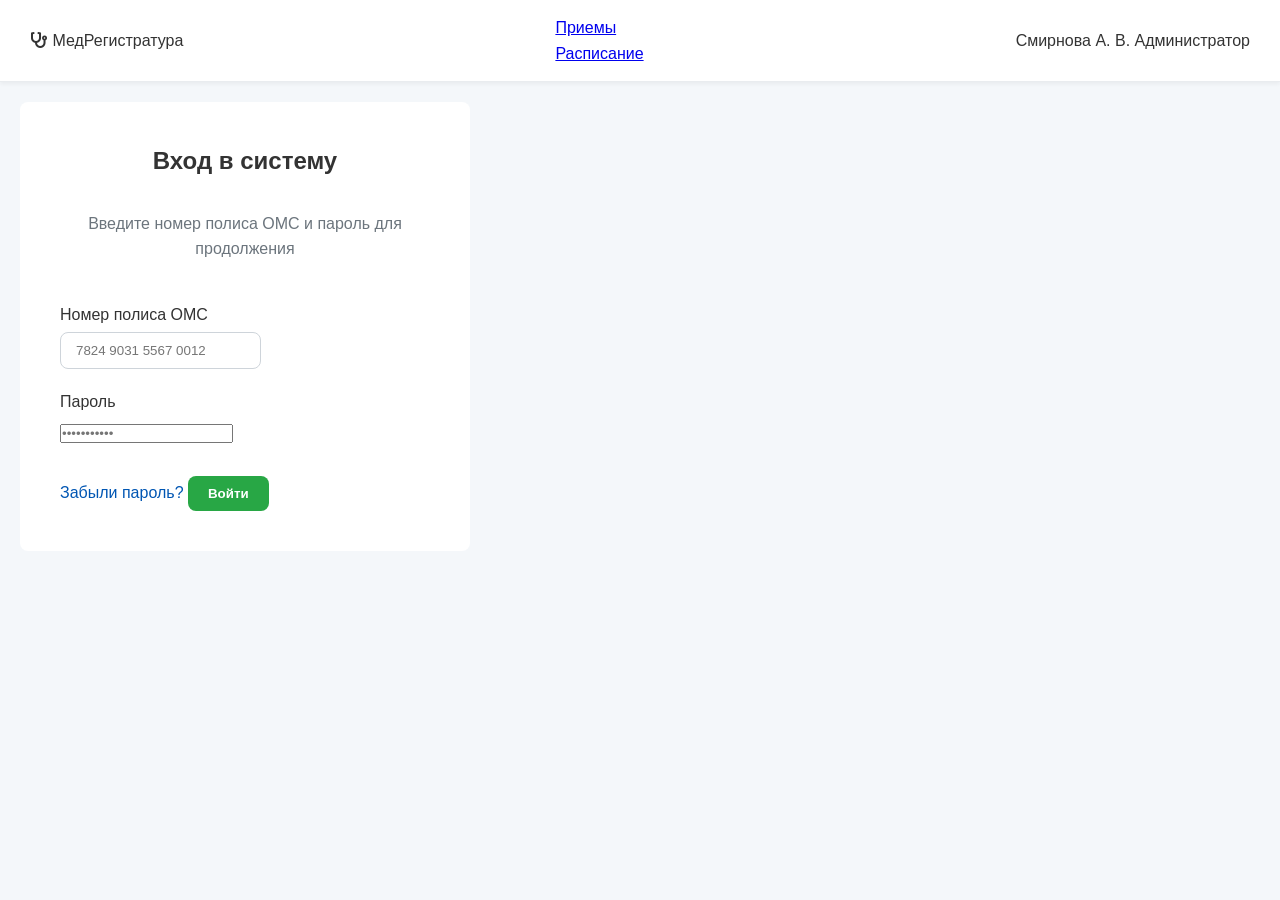
==== frontend-v2/index.html @ abcb956b "Update index.html" ====
<!DOCTYPE html>
<html lang="ru">
<head>
    <meta charset="UTF-8">
    <meta name="viewport" content="width=device-width, initial-scale=1.0">
    <title>МедРегистратура - Единая Система</title>
    <!-- Подключение Font Awesome для иконок -->
    <link rel="stylesheet" href="https://cdnjs.cloudflare.com/ajax/libs/font-awesome/6.0.0/css/all.min.css">

    <style>
        /* ========================================= */
        /* 🎨 СТИЛИ (CSS) - ВСТРОЕННЫЕ СТРУКТУРЫ       */
        /* ========================================= */
        :root {
            --color-primary-dark: #0056b3; /* Темно-синий акцент */
            --color-secondary: #d9eaf7;   /* Светло-голубой фон/подсветка */
            --color-text-main: #333333;
            --color-text-light: #6c757d;
            --color-background: #f4f7fa; 
            --color-card-bg: #ffffff;
            --color-success: #28a745; /* Зеленый */
            --color-warning: #ffc107; /* Желтый/Оранжевый */
            --color-danger: #dc3545; /* Красный */

            --border-radius: 8px;
        }
        * {
            box-sizing: border-box;
            margin: 0;
            padding: 0;
            font-family: 'Segoe UI', Tahoma, Geneva, Verdana, sans-serif;
        }

        body {
            background-color: var(--color-background);
            line-height: 1.6;
            color: var(--color-text-main);
        }

        /* --- Общие элементы и контейнеры --- */
        .container-page {
            padding: 20px;
            max-width: 1400px;
            margin: 0 auto;
        }

        .hidden {
            display: none !important;
        }
        
        /* Header */
        .main-header {
            display: flex;
            justify-content: space-between;
            align-items: center;
            background-color: #ffffff;
            border-bottom: 1px solid #e9ecef;
            padding: 15px 30px;
            box-shadow: 0 2px 4px rgba(0, 0, 0, 0.05);
        }

        /* Кнопки */
        button {
            padding: 10px 20px;
            border: none;
            border-radius: var(--border-radius);
            cursor: pointer;
            font-weight: bold;
            transition: background-color 0.3s;
        }
        /* Стиль кнопки "Создать заявку" */
        .btn-create {
            background-color: var(--color-success);
            color: white;
        }
        .btn-create:hover { background-color: #218838; }

        /* Карточки (Cards) */
        .card {
            background-color: var(--color-card-bg);
            padding: 25px;
            border-radius: var(--border-radius);
            box-shadow: 0 1px 3px rgba(0, 0, 0, 0.08);
        }

        /* ========================================= */
        /* ЭКРАН 1: ЛОГИН (LOGIN)                    */
        /* ========================================= */
        #login-view {
            display: flex;
            justify-content: center;
            align-items: center;
            min-height: 80vh;
        }
        .login-card {
            max-width: 450px;
            padding: 40px;
            box-shadow: var(--shadow-light);
        }
        .login-header h1 { color: var(--color-primary-dark); }

        /* ========================================= */
        /* ЭКРАН 2: DASHBOARD LIST (СПИСОК)         */
        /* ========================================= */
        #dashboard-view .list-container {
            background-color: #ffffff;
            border-radius: var(--border-radius);
            box-shadow: none;
            border: 1px solid #e9ecef;
        }

        .toolbar {
            display: flex;
            gap: 15px;
            margin-bottom: 30px;
            padding-bottom: 10px;
            border-bottom: 1px solid #e9ecef;
        }
        input[type="text"], select {
             /* Стили для полей ввода */
            padding: 10px 15px;
            border: 1px solid #ced4da;
            border-radius: var(--border-radius);
        }

        .list-header, .list-item {
            display: grid;
            /* ID | Пациент (2fr) | Врач (1.3fr) | Дата/Время (1.5fr) | Статус (1fr) */
            grid-template-columns: 0.8fr 2fr 1.3fr 1.5fr 1fr; 
            padding: 15px 20px;
            border-bottom: 1px solid #e9ecef;
            align-items: center;
        }

        .list-header {
            font-weight: bold;
            background-color: var(--color-secondary); 
            border-bottom: 2px solid #dee2e6;
        }
        .list-item:hover { background-color: #f8f9fa; }

        /* Статусы (Точки в списке) */
        .status {
            display: inline-block;
            padding: 3px 10px;
            border-radius: 20px;
            font-size: 12px;
            font-weight: 600;
        }
        /* Классы для статусов */
        .status[data-status="Подтверждено"] { background-color: #e6ffe8; color: var(--color-success); }
        .status[data-status="В процессе"] { background-color: #fffbe6; color: var(--color-warning); }
        .status[data-status="Инициация"] { background-color: #e0f7fa; color: var(--color-primary-dark); }
        .status[data-status="Завершено"] { background-color: #f2f8e6; color: var(--color-success); }
        .status[data-status="Заблокировано"] { background-color: #ffe0e7; color: var(--color-danger); }

        /* ========================================= */
        /* ЭКРАН 3: ДЕТАЛЬНЫЙ ПРОФИЛЬ (DETAIL VIEW)  */
        /* ========================================= */
        #detail-view .main-header { padding: 15px 20px; } /* Изменяем отступы в шапке для детального вида */

        .detail-grid {
            display: grid;
            /* Пациент занимает две колонки, Врач - одна, Чат/История занимают остальные */
            grid-template-columns: 2fr 1fr 1.5fr; 
            gap: 20px;
        }

        .patient-details { grid-column: 1 / span 2; } /* Пациент растягивается на две колонки */
        .doctor-details { grid-column: 1 / span 1; }
        .status-panel { grid-column: 2 / span 1; } 

        /* Упрощенная сетка для блока жалоб/истории, чтобы заполнить место */
        .history-container { grid-column: 1 / span 3; } /* Занимает всю ширину под пациентом */


    </style>
</head>
<body>

    <!-- ========================================= -->
    <!-- HEADER (ОБЩИЙ)                               -->
    <!-- ========================================= -->
    <header class="main-header">
        <div class="logo"><i class="fas fa-stethoscope"></i> МедРегистратура</div>
        <nav class="top-nav">
            <ul style="list-style: none;">
                <li class="nav-item" data-view="dashboard"><a href="#">Приемы</a></li>
                <li class="nav-item" data-view="schedule"><a href="#">Расписание</a></li>
                <!-- ... остальные элементы навигации -->
            </ul>
        </nav>
        <div class="user-info">
            <span>Смирнова А. В.</span>
            <span class="admin-badge">Администратор</span>
        </div>
    </header>

    <!-- ========================================= -->
    <!-- 🟢 КОНТЕЙНЕР: ЭКРАН ЛОГИНА (01.png)         -->
    <!-- ========================================= -->
    <div id="login-view" class="container-page">
        <div class="card login-card">
            <h2 style="text-align: center; margin-bottom: 30px;">Вход в систему</h2>
            <p style="margin-bottom: 40px; text-align: center; color: var(--color-text-light);">Введите номер полиса ОМС и пароль для продолжения</p>

            <div class="form-group">
                <label for="oms_number" style="display: block; margin-bottom: 5px;">Номер полиса ОМС</label>
                <input type="text" id="oms_number" placeholder="7824 9031 5567 0012">
            </div>

            <div class="form-group" style="margin-top: 20px;">
                <label for="password" style="display: block; margin-bottom: 5px;">Пароль</label>
                <input type="password" id="password" placeholder="•••••••••••">
            </div>

            <div class="action-group" style="margin-top: 30px; justify-content: space-between;">
                 <a href="#" style="color: var(--color-primary-dark); text-decoration: none;">Забыли пароль?</a>
                 <button id="login-btn" class="btn-create">Войти</button>
            </div>
        </div>
    </div>

    <!-- ========================================= -->
    <!-- 🟡 КОНТЕЙНЕР: ЭКРАН DASHBOARD (02.png)      -->
    <!-- ========================================= -->
    <div id="dashboard-view" class="container-page hidden">
        <h1 style="font-size: 28px;">Список заявок и приемов</h1>

         <!-- Панель статистики и кнопка создания заявки -->
        <div style="display: flex; justify-content: space-between; align-items: center; margin-bottom: 20px;">
            <h1 style="font-size: 28px;">Список заявок и приемов</h1>
            <div>
                <span style="margin-right: 30px;">Всего сегодня: <strong class="highlight">48</strong> приемов · свободно слотов: <strong class="highlight">12</strong> ожидают подтверждения: <strong class="highlight">6</strong></span>
                <button class="btn-create">+ Создать заявку</button>
            </div>
        </div>

        <!-- Панель фильтров и поиска (Toolbar) -->
        <div class="toolbar">
            <input type="text" placeholder="Поиск врача или пациента...">
            <select class="filter-dropdown">Статус: Все</select>
            <select class="filter-dropdown">Категория (МКБ-10)</select>
            <button class="date-selector"><i class="fas fa-calendar-alt"></i> Сегодня</button>
        </div>

        <!-- Условные фильтры статусов -->
         <div style="padding: 10px 20px; border-bottom: 1px solid #e9ecef;">
            <strong>Статусы:</strong> 
            <span class="status-filter active" data-status="Инициация">● Инициация</span> |
            <span class="status-filter active" data-status="Подтверждено">● Подтверждено</span> |
            <span class="status-filter inactive" data-status="В процессе">• В процессе</span> |
            <span class="status-filter inactive" data-status="Завершено">• Завершено</span> |
            <span class="status-filter inactive" data-status="Заблокировано">• Заблокировано</span>
        </div>

        <!-- Таблица/Список записей -->
        <div class="list-container">
            <div class="list-header">
                <div class="col-id">ID слота</div>
                <div class="col-patient">ПАЦИЕНТ</div>
                <div class="col-doctor">ВРАЧ (СПЕЦИАЛИЗАЦИЯ)</div>
                <div class="col-datetime">ДАТА И ВРЕМЯ</div>
                <div class="col-status">СТАТУС</div>
            </div>

            <!-- ЗАПИСЬ 1 -->
            <div class="list-item confirmed" data-view-id="SLT-1042">
                <div class="col-id">SLT-1042</div>
                <div class="col-patient">Иванова Мария Сергеевна<br><small>ОМС 7824 9031 · I10 Гипертензия</small></div>
                <div class="col-doctor">Петрова Е. А.<br><small>Кардиолог · каб. 214</small></div>
                <div class="col-datetime">06 ноя 2026 · 09:30</div>
                <span class="status" data-status="Подтверждено">Подтверждено</span>
            </div>

            <!-- ЗАПИСЬ 2 -->
            <div class="list-item in_progress" data-view-id="SLT-1043">
                <div class="col-id">SLT-1043</div>
                <div class="col-patient">Соколов Дмитрий Игоревич<br><small>ОМС 4510 2289 · J06 ОРВИ</small></div>
                <div class="col-doctor">Ким А. В.<br><small>Терапевт · каб. 102</small></div>
                <div class="col-datetime">06 ноя 2026 · 10:00</div>
                <span class="status" data-status="В процессе">В процессе</span>
            </div>

             <!-- ЗАПИСЬ 3 -->
            <div class="list-item initialization" data-view-id="SLT-1044">
                <div class="col-id">SLT-1044</div>
                <div class="col-patient">Ахметова Алина Рустамовна<br><small>ОМС 9031 7742 · E11 Диабет</small></div>
                <div class="col-doctor">Громов С. П.<br><small>Эндокринолог · каб. 318</small></div>
                <div class="col-datetime">06 ноя 2026 · 10:30</div>
                <span class="status" data-status="Инициация">Инициация</span>
            </div>

             <!-- ... (Здесь должны следовать все остальные записи) ... -->


            </div >
            <!-- Пагинация -->
            <div style="text-align: right; margin-top: 20px;">
                Показано 7 из 48 записей
                <div style="margin-left: 15px; font-size: 1.2em;">
                    <span>1</span> | <a href="#" onclick="event.preventDefault()">2</a> | <a href="#" onclick="event.preventDefault()">3</a> | Еще ...
                </div>
            </div >

        </div>
    </div>


    <!-- ========================================= -->
    <!-- 🟢 КОНТЕЙНЕР: ЭКРАН ДЕТАЛЬНОГО ПРОФИЛЯ (04.png) -->
    <!-- ========================================= -->
    <div id="detail-view" class="container-page hidden">
        <div style="padding: 0;">

             <!-- Шапка страницы (заголовок) -->
            <h1 style="font-size: 28px; margin-bottom: 5px;">Детальная информация о приеме № SLT-1042</h1>
            <p class="sub-title" style="color: var(--color-text-light); margin-bottom: 20px;">06 ноября 2026 · 09:30-10:00 · Кардиология · Кабинет 214</p>

            <!-- Главная сетка деталей -->
            <div class="detail-grid">
                
                <!-- Блок Пациент (Левая колонка) -->
                <div class="card patient-details">
                    <h2 style="margin-bottom: 15px;">Пациент</h2>
                    <h3>Иванова Мария Сергеевна</h3>
                    <p class="contact-info"><i class="fas fa-phone" style="margin-right: 10px;"></i> +7 (921) 456-78-90</p>
                    <p class="contact-info"><i class="fas fa-map-marker-alt" style="margin-right: 10px;"></i> ул. Ленина, 12, кв. 45</p>
                    <button class="btn-secondary" style="display: block; width: 100%; margin-top: 30px;"><i class="fas fa-file-alt"></i> Открыть Медкарта</button>
                </div>

                <!-- Блок Врач (Центральная колонка) -->
                <div class="card doctor-details">
                    <h2 style="margin-bottom: 15px;">Врач</h2>
                    <p><span class="initials">ПЕ</span> <strong style="font-size: 1.2em;">Петрова Елена Андреевна</strong></p>
                    <p>Кардиолог · стаж 14 лет</p>
                     <div class="doctor-details p" style="margin-top: 20px;">
                        <i class="fas fa-map-marker-alt" style="margin-right: 10px;"></i> Кабинет 214 · 2 этаж, крыло Б
                        <br><small>Прием 30 мин · повторный визит</small>
                    </div>
                </div>

                <!-- Блок Статуса (Правая верхняя колонка) -->
                <div class="card status-panel">
                    <h2 style="margin-bottom: 15px;">Статус приема</h2>
                    <p style="border-bottom: 1px solid #eee; padding-bottom: 10px;"><strong style="color: var(--color-success);">Подтверждено</strong> пациентом по СМС · 05 ноя 18:42</p>
                    <div class="status-tags">
                        <span class="tag tag-active" data-status="Подтверждено">✅ Подтверждено</span>
                        <span class="tag pending" data-status="Инициация" style="background-color: #e0f7fa; color: var(--color-primary-dark);">Инициация</span>
                        <span class="tag completed" data-status="Завершено" style="background-color: #f2f8e6; color: var(--color-success);">Завершено</span>
                    </div>
                </div >

                 <!-- Блок Жалобы и симптомы (Кросс-секция, под пациентом) -->
                <div class="card history-panel" style="grid-column: 1 / span 3;">
                    <h2>Жалобы и симптомы</h2>
                    <p>Заполняется врачом на приеме · код МКБ-10: I10</p>
                    <p>Повышенное АД до 150/95, головная боль в затылочной области по утрам, периодическая одышка при нагрузке. Принимает эналаприл 10 мг нерегулярно. Направлена терапевтом на консультацию кардиолога, ЭКГ и суточное мониторирование АД.</p>
                    <div class="tags"><span style="background-color: var(--color-secondary); color: var(--color-primary-dark);">I10 Гипертензия</span><span style="background-color: var(--color-secondary); color: var(--color-primary-dark);">ЭКГ</span><span style="background-color: var(--color-secondary); color: var(--color-primary-dark);">СМАД 24ч</span></div>
                </div >

                 <!-- Блок Чат с пациентом (Правая нижняя колонка) -->
                <div class="card chat-panel" style="grid-column: 3;">
                    <h2 style="margin-bottom: 15px;">Чат с пациентом</h2>
                    <div class="chat-messages">
                        <!-- Сообщения будут добавлены через JS -->
                        <div class="message patient">Здравствуйте! Подскажите, нужно ли приносить предыдущие анализы?<span style="font-size: 0.8em; color: var(--color-text-light); float: right;">Пациент · 08:15</span></div>
                        <div class="message admin">Да, возьмите ЭКГ за последний год и дневник давления за неделю.<span style="font-size: 0.8em; color: var(--color-text-light); float: right;">Администратор · 08:20</span></div>
                    </div >
                     <textarea id="message-input" placeholder="Написать сообщение..." style="width: 100%; height: 60px; border: 1px solid #ccc; padding: 10px; box-sizing: border-box; resize: none;"></textarea>
                </div>

            </div> <!-- Конец detail-grid -->

        </div>
    </div>


    <!-- ========================================= -->
    <!-- СКРИПТ (JAVASCRIPT) - ФУНКЦИОНАЛЬНОСТЬ  -->
    <!-- ========================================= -->
    <script>
        // --- Глобальные утилиты и обработчик входа ---

        document.addEventListener('DOMContentLoaded', () => {
            const appShell = document.body;

            // Инициализация: Скрываем все экраны, оставляя только Login по умолчанию
            ['dashboard-view', 'detail-view'].forEach(id => {
                const element = document.getElementById(id);
                if (element) element.classList.add('hidden');
            });

            // Устанавливаем начальную видимость: Только логин виден
            document.getElementById('login-view').style.display = 'block'; 


            // --- Обработчики событий при загрузке ---
            
            setupLoginHandler();
            initDashboard();
            
        });

        /**
         * Управление переключением видимых экранов (SPA Router)
         */
        function switchView(viewId) {
             // 1. Скрываем все основные контейнеры
            document.getElementById('login-view').classList.add('hidden');
            document.getElementById('dashboard-view').classList.add('hidden');
            document.getElementById('detail-view').classList.add('hidden');

            // 2. Показываем нужный контейнер
            const targetView = document.getElementById(viewId + '-view');
            if (targetView) {
                targetView.classList.remove('hidden');
                window.scrollTo({ top: 0, behavior: 'smooth' }); // Скролл к вершине страницы
            } else {
                 console.error(`Экрана с ID ${viewId}-view не найдено.`);
            }
        }

        /**
         * Обработчик входа (Login)
         */
        function setupLoginHandler() {
            const loginButton = document.getElementById('login-btn'); 
            if (!loginButton) return;

            // Добавляем обработчик к кнопке Войти
            loginButton.addEventListener('click', function() {
                const omsNumber = document.getElementById('oms_number').value;
                const password = document.getElementById('password').value;

                console.log(`--- Попытка входа ---`);
                
                // Имитация аутентификации с жестко заданными тестовыми данными:
                if (omsNumber === "7824 9031 5567 0012" && password === "password") {
                    alert("✅ Успешный вход! Переход на дашборд.");
                    // После успешного входа переключаемся на страницу списка приемов (Dashboard)
                    switchView('dashboard');
                } else {
                    alert("❌ Неверные учетные данные. Попробуйте ОМС: 7824 9031 5567 0012 и пароль: password");
                    console.error("Ошибка аутентификации на клиенте.");
                }
            });
        }


        /**
         * Инициализация дашборда (фильтры)
         */
        function initDashboard() {
            const statusFilters = document.querySelectorAll('.status-filter');

            statusFilters.forEach(filter => {
                filter.addEventListener('click', function() {
                    const selectedStatus = this.getAttribute('data-status');
                    console.log(`Фильтрация по статусу: ${selectedStatus}`);
                    alert(`Имитация фильтрации: показаны только заявки со статусом "${selectedStatus}".`);
                });
            });
        }


        // ==========================================================
        // ЧАТ-ЛОГИКА (Для Detail View)
        // ==========================================================

        /**
         * Функция, имитирующая отправку сообщения в чате.
         */
        function sendMessage(sender, messageText) {
            const chatMessages = document.querySelector('#detail-view .chat-messages');
            if (!chatMessages) return;

            // 1. Создаем новый элемент сообщения
            const newMessageDiv = document.createElement('div');
            newMessageDiv.classList.add('message');

            let senderName = '';
            let alignmentClass = '';

            if (sender === "Я") { // Отправитель: Пациент (или текущий пользователь)
                alignmentClass = 'patient'; 
                senderName = 'Пациент';
            } else if (sender === "Администратор") {
                 alignmentClass = 'admin'; 
                 senderName = 'Администратор';
            }

            newMessageDiv.className = `message ${alignmentClass}`;
            newMessageDiv.innerHTML = `${messageText}<span style="font-size: 0.8em; color: var(--color-text-light); float: right;">${senderName} · Сейчас</span>`;

            // 2. Добавляем сообщение в чат и прокручиваем до конца
            chatMessages.appendChild(newMessageDiv);
            chatMessages.scrollTop = chatMessages.scrollHeight;

            // Очищаем поле ввода
            const inputElement = document.getElementById('message-input');
            if (inputElement) {
                inputElement.value = '';
            }
        }


    </script>
</body>
</html>
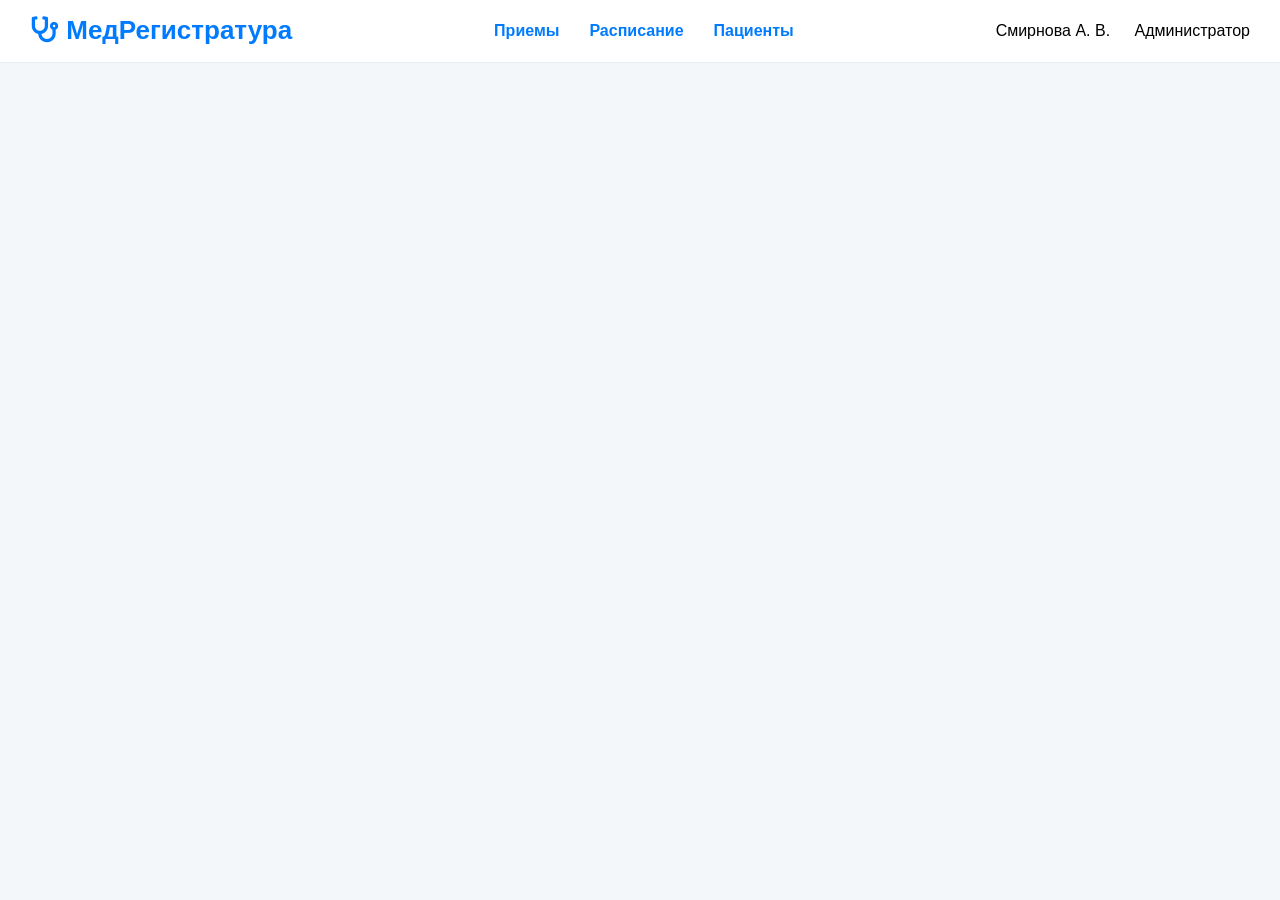
==== commit 1344df78: "Update index.html" ====
--- a/frontend-v2/index.html
+++ b/frontend-v2/index.html
@@ -4,33 +4,35 @@
     <meta charset="UTF-8">
     <meta name="viewport" content="width=device-width, initial-scale=1.0">
     <title>МедРегистратура - Единая Система</title>
-    <!-- Подключение Font Awesome для иконок -->
     <link rel="stylesheet" href="https://cdnjs.cloudflare.com/ajax/libs/font-awesome/6.0.0/css/all.min.css">
 
     <style>
         /* ========================================= */
-        /* 🎨 СТИЛИ (CSS) - ВСТРОЕННЫЕ СТРУКТУРЫ       */
+        /* 🎨 CSS СТИЛИ (MAXIMUM ACCURACY)               */
         /* ========================================= */
         :root {
-            --color-primary-dark: #0056b3; /* Темно-синий акцент */
-            --color-secondary: #d9eaf7;   /* Светло-голубой фон/подсветка */
-            --color-text-main: #333333;
-            --color-text-light: #6c757d;
+            /* Цвета, взят по образцу из изображений */
+            --color-primary-blue: #007bff; /* Основной синий */
+            --color-dark-text: #333333;
+            --color-light-grey: #e9ecef;
+            --color-card-bg: #ffffff;
             --color-background: #f4f7fa; 
-            --color-card-bg: #ffffff;
-            --color-success: #28a745; /* Зеленый */
-            --color-warning: #ffc107; /* Желтый/Оранжевый */
-            --color-danger: #dc3545; /* Красный */
-
-            --border-radius: 8px;
-        }
+
+            /* Статусы */
+            --status-confirmed: #28a745; /* Зеленый, Подтверждено */
+            --status-in_progress: #ffc107; /* Желтый/Оранжевый, В процессе */
+            --status-initialization: var(--color-primary-blue); /* Синий, Инициация */
+            --status-completed: #6c757d; /* Серый, Завершено */
+            --status-blocked: #dc3545; /* Красный, Заблокировано */
+        }
+
         * {
             box-sizing: border-box;
             margin: 0;
             padding: 0;
             font-family: 'Segoe UI', Tahoma, Geneva, Verdana, sans-serif;
         }
-
+        
         body {
             background-color: var(--color-background);
             line-height: 1.6;
@@ -44,63 +46,98 @@
             margin: 0 auto;
         }
 
-        .hidden {
-            display: none !important;
-        }
-        
-        /* Header */
+        .hidden { display: none !important; }
+
+        /* Шапка (Header) - Максимально близко к образцу */
         .main-header {
             display: flex;
             justify-content: space-between;
             align-items: center;
             background-color: #ffffff;
             border-bottom: 1px solid #e9ecef;
-            padding: 15px 30px;
-            box-shadow: 0 2px 4px rgba(0, 0, 0, 0.05);
-        }
-
-        /* Кнопки */
-        button {
-            padding: 10px 20px;
-            border: none;
-            border-radius: var(--border-radius);
+            padding: 10px 30px;
+        }
+
+        .logo {
+            font-size: 26px;
+            font-weight: 700;
+            color: var(--color-primary-blue);
+        }
+        /* Стиль для навигации в шапке */
+        .top-nav ul {
+            display: flex;
+            list-style: none;
+        }
+        .top-nav li a {
+            text-decoration: none;
+            color: var(--color-primary-blue);
+            padding: 10px 15px;
+            font-weight: 600;
             cursor: pointer;
-            font-weight: bold;
-            transition: background-color 0.3s;
-        }
-        /* Стиль кнопки "Создать заявку" */
-        .btn-create {
-            background-color: var(--color-success);
-            color: white;
-        }
-        .btn-create:hover { background-color: #218838; }
+        }
 
         /* Карточки (Cards) */
         .card {
             background-color: var(--color-card-bg);
-            padding: 25px;
+            padding: 20px;
             border-radius: var(--border-radius);
-            box-shadow: 0 1px 3px rgba(0, 0, 0, 0.08);
-        }
-
-        /* ========================================= */
-        /* ЭКРАН 1: ЛОГИН (LOGIN)                    */
+            box-shadow: 0 1px 3px rgba(0, 0, 0, 0.05); /* Легкая тень */
+        }
+
+        /* Поля ввода и выпадающие списки (Dropdown/Input) */
+        input[type="text"], select, textarea {
+            padding: 10px;
+            border: 1px solid #ced4da;
+            border-radius: var(--border-radius);
+            font-size: 16px;
+            transition: border-color 0.2s;
+            width: 100%; /* Важно для форм */
+        }
+
+        input[type="text"]:focus, select:focus {
+            outline: none;
+            border-color: var(--color-primary-blue);
+        }
+        textarea { resize: vertical; }
+        /* Стиль for readonly/display text in forms (как в 05.png) */
+        .readonly-field, .form-group label {
+            display: block;
+            margin-bottom: 8px;
+            font-weight: normal;
+        }
+
+        /* Кнопки действия */
+        .btn-primary {
+            background-color: var(--color-primary-blue);
+            color: white;
+        }
+        .btn-danger { background-color: #dc3545; color: white; }
+        .btn-secondary { background-color: #f0f2f5; color: var(--color-primary-blue); border: 1px solid var(--color-primary-blue);}
+
+        /* ========================================= */
+        /* ЭКРАН 1: ЛОГИН (LOGIN - 01.png)           */
         /* ========================================= */
         #login-view {
             display: flex;
             justify-content: center;
             align-items: center;
-            min-height: 80vh;
+            min-height: 85vh;
         }
         .login-card {
             max-width: 450px;
-            padding: 40px;
-            box-shadow: var(--shadow-light);
-        }
-        .login-header h1 { color: var(--color-primary-dark); }
-
-        /* ========================================= */
-        /* ЭКРАН 2: DASHBOARD LIST (СПИСОК)         */
+            padding: 30px 40px;
+            box-shadow: 0 10px 20px rgba(0, 0, 0, 0.1); /* Более заметная тень */
+        }
+        /* Стиль заголовка входа - темный синий/серый фон */
+        .login-header h1 { 
+            font-size: 24px; 
+            color: var(--color-primary-blue); 
+            margin-bottom: 30px;
+        }
+
+
+        /* ========================================= */
+        /* ЭКРАН 2: DASHBOARD LIST (02.png)          */
         /* ========================================= */
         #dashboard-view .list-container {
             background-color: #ffffff;
@@ -113,16 +150,7 @@
             display: flex;
             gap: 15px;
             margin-bottom: 30px;
-            padding-bottom: 10px;
-            border-bottom: 1px solid #e9ecef;
-        }
-        input[type="text"], select {
-             /* Стили для полей ввода */
-            padding: 10px 15px;
-            border: 1px solid #ced4da;
-            border-radius: var(--border-radius);
-        }
-
+        }
         .list-header, .list-item {
             display: grid;
             /* ID | Пациент (2fr) | Врач (1.3fr) | Дата/Время (1.5fr) | Статус (1fr) */
@@ -134,89 +162,97 @@
 
         .list-header {
             font-weight: bold;
-            background-color: var(--color-secondary); 
+            background-color: var(--color-secondary); /* Фон заголовка */
             border-bottom: 2px solid #dee2e6;
         }
-        .list-item:hover { background-color: #f8f9fa; }
-
-        /* Статусы (Точки в списке) */
+
+        .col-patient small, .col-doctor small {
+            display: block; 
+            font-size: 0.9em;
+            color: var(--color-text-light);
+        }
+
+
+        /* --- Статусы в списке и фильтрах (общие) --- */
         .status {
-            display: inline-block;
             padding: 3px 10px;
             border-radius: 20px;
             font-size: 12px;
             font-weight: 600;
-        }
-        /* Классы для статусов */
+            display: inline-block;
+            vertical-align: middle;
+        }
         .status[data-status="Подтверждено"] { background-color: #e6ffe8; color: var(--color-success); }
         .status[data-status="В процессе"] { background-color: #fffbe6; color: var(--color-warning); }
-        .status[data-status="Инициация"] { background-color: #e0f7fa; color: var(--color-primary-dark); }
+        .status[data-status="Инициация"] { background-color: #e0f7fa; color: var(--color-primary-blue); }
         .status[data-status="Завершено"] { background-color: #f2f8e6; color: var(--color-success); }
         .status[data-status="Заблокировано"] { background-color: #ffe0e7; color: var(--color-danger); }
 
         /* ========================================= */
-        /* ЭКРАН 3: ДЕТАЛЬНЫЙ ПРОФИЛЬ (DETAIL VIEW)  */
-        /* ========================================= */
-        #detail-view .main-header { padding: 15px 20px; } /* Изменяем отступы в шапке для детального вида */
-
+        /* ЭКРАН 3: ДЕТАЛЬНЫЙ ПРОФИЛЬ (04.png)      */
+        /* ========================================= */
+        #detail-view .main-header { padding: 15px 20px; }
+
+        /* Общая сетка для трех колонок на детальном экране */
         .detail-grid {
             display: grid;
-            /* Пациент занимает две колонки, Врач - одна, Чат/История занимают остальные */
-            grid-template-columns: 2fr 1fr 1.5fr; 
+            grid-template-columns: 2fr 1fr 1.3fr; /* Пациент(2) | Врач/Статус (1) | Чат (1.3) */
             gap: 20px;
         }
 
         .patient-details { grid-column: 1 / span 2; } /* Пациент растягивается на две колонки */
-        .doctor-details { grid-column: 1 / span 1; }
-        .status-panel { grid-column: 2 / span 1; } 
-
-        /* Упрощенная сетка для блока жалоб/истории, чтобы заполнить место */
+        .doctor-details, .status-panel { grid-column: auto; } 
         .history-container { grid-column: 1 / span 3; } /* Занимает всю ширину под пациентом */
 
 
     </style>
 </head>
-<body>
-
-    <!-- ========================================= -->
-    <!-- HEADER (ОБЩИЙ)                               -->
-    <!-- ========================================= -->
-    <header class="main-header">
+
+<body class="app-body">
+
+    <!-- ========================================= -->
+    <!-- HEADER (Шапка - Единый для всех экранов)   -->
+    <!-- ========================================= -->
+    <header class="main-header" id="global-header">
         <div class="logo"><i class="fas fa-stethoscope"></i> МедРегистратура</div>
         <nav class="top-nav">
             <ul style="list-style: none;">
-                <li class="nav-item" data-view="dashboard"><a href="#">Приемы</a></li>
+                <li class="nav-item active" data-view="dashboard"><a href="#">Приемы</a></li>
                 <li class="nav-item" data-view="schedule"><a href="#">Расписание</a></li>
+                <li class="nav-item" data-view="patients"><a href="#">Пациенты</a></li>
                 <!-- ... остальные элементы навигации -->
             </ul>
         </nav>
         <div class="user-info">
             <span>Смирнова А. В.</span>
-            <span class="admin-badge">Администратор</span>
+            <span class="admin-badge" style="margin-left: 20px;">Администратор</span>
         </div>
     </header>
 
     <!-- ========================================= -->
     <!-- 🟢 КОНТЕЙНЕР: ЭКРАН ЛОГИНА (01.png)         -->
     <!-- ========================================= -->
-    <div id="login-view" class="container-page">
+    <div id="login-view" class="container-page hidden">
         <div class="card login-card">
-            <h2 style="text-align: center; margin-bottom: 30px;">Вход в систему</h2>
-            <p style="margin-bottom: 40px; text-align: center; color: var(--color-text-light);">Введите номер полиса ОМС и пароль для продолжения</p>
-
-            <div class="form-group">
-                <label for="oms_number" style="display: block; margin-bottom: 5px;">Номер полиса ОМС</label>
+            <div class="login-header">
+                <h1>Вход в систему</h1>
+                <p style="color: var(--color-text-light);">Введите номер полиса ОМС и пароль для продолжения</p>
+            </div>
+
+            <!-- Форма с полями, стилизованными под 01.png -->
+            <div class="form-group" style="margin-bottom: 20px;">
+                <label for="oms_number" class="readonly-field">Номер полиса ОМС</label>
                 <input type="text" id="oms_number" placeholder="7824 9031 5567 0012">
             </div>
 
-            <div class="form-group" style="margin-top: 20px;">
-                <label for="password" style="display: block; margin-bottom: 5px;">Пароль</label>
+            <div class="form-group" style="margin-bottom: 30px;">
+                <label for="password" class="readonly-field">Пароль</label>
                 <input type="password" id="password" placeholder="•••••••••••">
             </div>
 
-            <div class="action-group" style="margin-top: 30px; justify-content: space-between;">
-                 <a href="#" style="color: var(--color-primary-dark); text-decoration: none;">Забыли пароль?</a>
-                 <button id="login-btn" class="btn-create">Войти</button>
+            <div class="action-group" style="justify-content: space-between;">
+                 <a href="#" style="color: var(--color-primary-blue); text-decoration: none;">Забыли пароль?</a>
+                <button id="login-btn" class="btn-create">Войти</button>
             </div>
         </div>
     </div>
@@ -230,8 +266,9 @@
          <!-- Панель статистики и кнопка создания заявки -->
         <div style="display: flex; justify-content: space-between; align-items: center; margin-bottom: 20px;">
             <h1 style="font-size: 28px;">Список заявок и приемов</h1>
-            <div>
-                <span style="margin-right: 30px;">Всего сегодня: <strong class="highlight">48</strong> приемов · свободно слотов: <strong class="highlight">12</strong> ожидают подтверждения: <strong class="highlight">6</strong></span>
+            <div class="stats">
+                <!-- Имитация блока статистики -->
+                <div>Всего сегодня: <strong class="highlight">48</strong> приемов · свободно слотов: <strong class="highlight">12</strong> ожидают подтверждения: <strong class="highlight">6</strong></div>
                 <button class="btn-create">+ Создать заявку</button>
             </div>
         </div>
@@ -245,13 +282,13 @@
         </div>
 
         <!-- Условные фильтры статусов -->
-         <div style="padding: 10px 20px; border-bottom: 1px solid #e9ecef;">
+         <div style="padding: 15px 20px; border-bottom: 1px solid #e9ecef;">
             <strong>Статусы:</strong> 
-            <span class="status-filter active" data-status="Инициация">● Инициация</span> |
-            <span class="status-filter active" data-status="Подтверждено">● Подтверждено</span> |
-            <span class="status-filter inactive" data-status="В процессе">• В процессе</span> |
-            <span class="status-filter inactive" data-status="Завершено">• Завершено</span> |
-            <span class="status-filter inactive" data-status="Заблокировано">• Заблокировано</span>
+            <span class="status-filter active" data-status="Инициация"><i class="fas fa-circle"></i> Инициация</span> |
+            <span class="status-filter active" data-status="Подтверждено"><i class="fas fa-circle"></i> Подтверждено</span> |
+            <span class="status-filter inactive" data-status="В процессе"><i class="fas fa-circle"></i> В процессе</span> |
+            <span class="status-filter inactive" data-status="Завершено"><i class="fas fa-circle"></i> Завершено</span> |
+            <span class="status-filter inactive" data-status="Заблокировано"><i class="fas fa-circle"></i> Заблокировано</span>
         </div>
 
         <!-- Таблица/Список записей -->
@@ -262,164 +299,152 @@
                 <div class="col-doctor">ВРАЧ (СПЕЦИАЛИЗАЦИЯ)</div>
                 <div class="col-datetime">ДАТА И ВРЕМЯ</div>
                 <div class="col-status">СТАТУС</div>
-            </div>
+            </div >
 
             <!-- ЗАПИСЬ 1 -->
             <div class="list-item confirmed" data-view-id="SLT-1042">
                 <div class="col-id">SLT-1042</div>
-                <div class="col-patient">Иванова Мария Сергеевна<br><small>ОМС 7824 9031 · I10 Гипертензия</small></div>
-                <div class="col-doctor">Петрова Е. А.<br><small>Кардиолог · каб. 214</small></div>
+                <div class="col-patient">Иванова Мария Сергеевна<small>ОМС 7824 9031 · I10 Гипертензия</small></div>
+                <div class="col-doctor">Петрова Е. А.<small>Кардиолог · каб. 214</small></div>
                 <div class="col-datetime">06 ноя 2026 · 09:30</div>
-                <span class="status" data-status="Подтверждено">Подтверждено</span>
+                <span class="status" data-status="Подтверждено">● Подтверждено</span>
             </div>
 
             <!-- ЗАПИСЬ 2 -->
             <div class="list-item in_progress" data-view-id="SLT-1043">
                 <div class="col-id">SLT-1043</div>
-                <div class="col-patient">Соколов Дмитрий Игоревич<br><small>ОМС 4510 2289 · J06 ОРВИ</small></div>
-                <div class="col-doctor">Ким А. В.<br><small>Терапевт · каб. 102</small></div>
+                <div class="col-patient">Соколов Дмитрий Игоревич<small>ОМС 4510 2289 · J06 ОРВИ</small></div>
+                <div class="col-doctor">Ким А. В.<small>Терапевт · каб. 102</small></div>
                 <div class="col-datetime">06 ноя 2026 · 10:00</div>
-                <span class="status" data-status="В процессе">В процессе</span>
-            </div>
-
-             <!-- ЗАПИСЬ 3 -->
+                <span class="status" data-status="В процессе">● В процессе</span>
+            </div>
+
+            <!-- ЗАПИСЬ 3 -->
             <div class="list-item initialization" data-view-id="SLT-1044">
                 <div class="col-id">SLT-1044</div>
-                <div class="col-patient">Ахметова Алина Рустамовна<br><small>ОМС 9031 7742 · E11 Диабет</small></div>
-                <div class="col-doctor">Громов С. П.<br><small>Эндокринолог · каб. 318</small></div>
+                <div class="col-patient">Ахметова Алина Рустамовна<small>ОМС 9031 7742 · E11 Диабет</small></div>
+                <div class="col-doctor">Громов С. П.<small>Эндокринолог · каб. 318</small></div>
                 <div class="col-datetime">06 ноя 2026 · 10:30</div>
-                <span class="status" data-status="Инициация">Инициация</span>
-            </div>
-
-             <!-- ... (Здесь должны следовать все остальные записи) ... -->
-
-
-            </div >
-            <!-- Пагинация -->
-            <div style="text-align: right; margin-top: 20px;">
-                Показано 7 из 48 записей
-                <div style="margin-left: 15px; font-size: 1.2em;">
-                    <span>1</span> | <a href="#" onclick="event.preventDefault()">2</a> | <a href="#" onclick="event.preventDefault()">3</a> | Еще ...
+                <span class="status" data-status="Инициация">● Инициация</span>
+            </div>
+
+             <!-- ... (Остальные записи повторяются) ... -->
+
+        </div >
+        <!-- Пагинация -->
+        <div style="text-align: right; margin-top: 20px;">
+            Показано 7 из 48 записей
+            <div style="margin-left: 15px; font-size: 1.2em;">
+                <a href="#" onclick="event.preventDefault()">1</a> | <a href="#" onclick="event.preventDefault()">2</a> | <a href="#" onclick="event.preventDefault()">3</a> | Еще ...
+            </div>
+        </div >
+
+    </div >
+
+
+    <!-- ========================================= -->
+    <!-- 🟢 КОНТЕЙНЕР: ЭКРАН ДЕТАЛЬНОГО ПРОФИЛЯ (04/05.png) -->
+    <!-- ========================================= -->
+    <div id="detail-view" class="container-page hidden">
+        <header class="main-header" style="padding: 10px 20px;">
+            <h1 style="font-size: 24px; margin: 0;">Детальная информация о приеме № SLT-1042</h1>
+             <!-- Кнопки действия в шапке детализации -->
+            <div class="action-group" style="display: flex; gap: 10px;">
+                <button class="btn-primary"><i class="fas fa-edit"></i> Редактировать</button>
+                <button class="btn-danger"><i class="fas fa-times"></i> Отменить прием</button>
+            </div>
+        </header>
+
+        <!-- Сетка с 3 основными колонками -->
+        <div class="detail-grid" style="margin-top: 20px;">
+            
+            <!-- Блок Пациент (Панель слева) -->
+            <div class="card patient-details">
+                <h2 style="font-size: 18px; margin-bottom: 5px;">Пациент</h2>
+                <h3 style="color: var(--color-primary-blue); font-size: 1.4em;">Иванова Мария Сергеевна</h3>
+                <p class="contact-info"><i class="fas fa-phone" style="margin-right: 10px; color: var(--color-text-light);"></i> +7 (921) 456-78-90</p>
+                <p class="contact-info"><i class="fas fa-map-marker-alt" style="margin-right: 10px; color: var(--color-text-light);"></i> ул. Ленина, 12, кв. 45</p>
+                <button class="btn-secondary" style="display: block; width: 100%; margin-top: 30px;"><i class="fas fa-file-alt"></i> Открыть Медкарта</button>
+            </div>
+
+            <!-- Блок Врач (Центр) -->
+            <div class="card doctor-details">
+                <h2 style="font-size: 18px; margin-bottom: 5px;">Врач</h2>
+                <p><span class="initials" style="background-color: var(--color-primary-blue); color: white;">ПЕ</span> <strong style="font-size: 1.4em;">Петрова Елена Андреевна</strong></p>
+                <p>Кардиолог · стаж 14 лет</p>
+                 <div class="doctor-details p" style="margin-top: 20px; padding: 15px; border: 1px solid #eee; border-radius: var(--border-radius);"><br><i class="fas fa-map-marker-alt" style="margin-right: 10px;"></i> Кабинет 214 · 2 этаж, крыло Б<br><small>Прием 30 мин · повторный визит</small></div>
+            </div>
+
+            <!-- Блок Статуса (Правоверх) -->
+            <div class="card status-panel">
+                <h2 style="margin-bottom: 15px;">Статус приема</h2>
+                <p style="padding-bottom: 15px;"><strong style="color: var(--color-primary-blue);">Подтверждено</strong> пациентом по СМС · 05 ноя 18:42</p>
+                <div class="status-tags">
+                    <span class="tag" data-status="Подтверждено"><i class="fas fa-circle"></i> Подтверждено</span>
+                    <span class="tag pending" data-status="Инициация" style="background-color: #e0f7fa; color: var(--color-primary-blue);">Инициация</span>
+                    <span class="tag completed" data-status="Завершено" style="background-color: #f2f8e6; color: var(--color-success);">Завершено</span>
                 </div>
             </div >
 
-        </div>
+             <!-- Блок Жалобы и симптомы (Кросс-секция) -->
+            <div class="card history-panel" style="grid-column: 1 / span 3;">
+                <h2 style="margin-bottom: 5px;">Жалобы и симптомы</h2>
+                <p>Заполняется врачом на приеме · код МКБ-10: I10</p>
+                <div class="history-text">
+                    Повышенное АД до 150/95, головная боль в затылочной области по утрам, периодическая одышка при нагрузке. Принимает эналаприл 10 мг нерегулярно. Направлена терапевтом на консультацию кардиолога, ЭКГ и суточное мониторирование АД.
+                </div>
+                <div class="tags" style="margin-top: 20px;">
+                    <span style="background-color: var(--color-secondary); color: var(--color-primary-blue);">I10 Гипертензия</span>
+                    <span style="background-color: var(--color-secondary); color: var(--color-primary-blue);">ЭКГ</span>
+                    <span style="background-color: var(--color-secondary); color: var(--color-primary-blue);">СМАД 24ч</span>
+                </div>
+            </div >
+
+             <!-- Блок Чат с пациентом (Правонижний угол) -->
+            <div class="card chat-panel" style="grid-column: 3;">
+                <h2 style="margin-bottom: 15px;">Чат с пациентом</h2>
+                <div class="chat-messages">
+                    <!-- Сообщения будут добавлены через JS -->
+                    <div class="message patient">Здравствуйте! Подскажите, нужно ли приносить предыдущие анализы?<span style="font-size: 0.8em; color: var(--color-text-light); float: right;">Пациент · 08:15</span></div>
+                    <div class="message admin">Да, возьмите ЭКГ за последний год и дневник давления за неделю.<span style="font-size: 0.8em; color: var(--color-text-light); float: right;">Администратор · 08:20</span></div>
+                </div>
+                 <textarea id="message-input" placeholder="Написать сообщение..." style="width: 100%; height: 60px; border: 1px solid #ccc; padding: 10px; box-sizing: border-box; resize: none;"></textarea>
+            </div >
+
+        </div> <!-- Конец detail-grid -->
+
     </div>
 
 
     <!-- ========================================= -->
-    <!-- 🟢 КОНТЕЙНЕР: ЭКРАН ДЕТАЛЬНОГО ПРОФИЛЯ (04.png) -->
-    <!-- ========================================= -->
-    <div id="detail-view" class="container-page hidden">
-        <div style="padding: 0;">
-
-             <!-- Шапка страницы (заголовок) -->
-            <h1 style="font-size: 28px; margin-bottom: 5px;">Детальная информация о приеме № SLT-1042</h1>
-            <p class="sub-title" style="color: var(--color-text-light); margin-bottom: 20px;">06 ноября 2026 · 09:30-10:00 · Кардиология · Кабинет 214</p>
-
-            <!-- Главная сетка деталей -->
-            <div class="detail-grid">
+    <!-- СКРИПТ (JAVASCRIPT) - ФУНКЦИОНАЛЬНОСТЬ  -->
+    <!-- ========================================= -->
+    <script>
+        document.addEventListener('DOMContentLoaded', () => {
+            // --- Общие утилиты и переключение экранов ---
+
+            function switchView(viewId) {
+                const views = ['login-view', 'dashboard-view', 'detail-view'];
                 
-                <!-- Блок Пациент (Левая колонка) -->
-                <div class="card patient-details">
-                    <h2 style="margin-bottom: 15px;">Пациент</h2>
-                    <h3>Иванова Мария Сергеевна</h3>
-                    <p class="contact-info"><i class="fas fa-phone" style="margin-right: 10px;"></i> +7 (921) 456-78-90</p>
-                    <p class="contact-info"><i class="fas fa-map-marker-alt" style="margin-right: 10px;"></i> ул. Ленина, 12, кв. 45</p>
-                    <button class="btn-secondary" style="display: block; width: 100%; margin-top: 30px;"><i class="fas fa-file-alt"></i> Открыть Медкарта</button>
-                </div>
-
-                <!-- Блок Врач (Центральная колонка) -->
-                <div class="card doctor-details">
-                    <h2 style="margin-bottom: 15px;">Врач</h2>
-                    <p><span class="initials">ПЕ</span> <strong style="font-size: 1.2em;">Петрова Елена Андреевна</strong></p>
-                    <p>Кардиолог · стаж 14 лет</p>
-                     <div class="doctor-details p" style="margin-top: 20px;">
-                        <i class="fas fa-map-marker-alt" style="margin-right: 10px;"></i> Кабинет 214 · 2 этаж, крыло Б
-                        <br><small>Прием 30 мин · повторный визит</small>
-                    </div>
-                </div>
-
-                <!-- Блок Статуса (Правая верхняя колонка) -->
-                <div class="card status-panel">
-                    <h2 style="margin-bottom: 15px;">Статус приема</h2>
-                    <p style="border-bottom: 1px solid #eee; padding-bottom: 10px;"><strong style="color: var(--color-success);">Подтверждено</strong> пациентом по СМС · 05 ноя 18:42</p>
-                    <div class="status-tags">
-                        <span class="tag tag-active" data-status="Подтверждено">✅ Подтверждено</span>
-                        <span class="tag pending" data-status="Инициация" style="background-color: #e0f7fa; color: var(--color-primary-dark);">Инициация</span>
-                        <span class="tag completed" data-status="Завершено" style="background-color: #f2f8e6; color: var(--color-success);">Завершено</span>
-                    </div>
-                </div >
-
-                 <!-- Блок Жалобы и симптомы (Кросс-секция, под пациентом) -->
-                <div class="card history-panel" style="grid-column: 1 / span 3;">
-                    <h2>Жалобы и симптомы</h2>
-                    <p>Заполняется врачом на приеме · код МКБ-10: I10</p>
-                    <p>Повышенное АД до 150/95, головная боль в затылочной области по утрам, периодическая одышка при нагрузке. Принимает эналаприл 10 мг нерегулярно. Направлена терапевтом на консультацию кардиолога, ЭКГ и суточное мониторирование АД.</p>
-                    <div class="tags"><span style="background-color: var(--color-secondary); color: var(--color-primary-dark);">I10 Гипертензия</span><span style="background-color: var(--color-secondary); color: var(--color-primary-dark);">ЭКГ</span><span style="background-color: var(--color-secondary); color: var(--color-primary-dark);">СМАД 24ч</span></div>
-                </div >
-
-                 <!-- Блок Чат с пациентом (Правая нижняя колонка) -->
-                <div class="card chat-panel" style="grid-column: 3;">
-                    <h2 style="margin-bottom: 15px;">Чат с пациентом</h2>
-                    <div class="chat-messages">
-                        <!-- Сообщения будут добавлены через JS -->
-                        <div class="message patient">Здравствуйте! Подскажите, нужно ли приносить предыдущие анализы?<span style="font-size: 0.8em; color: var(--color-text-light); float: right;">Пациент · 08:15</span></div>
-                        <div class="message admin">Да, возьмите ЭКГ за последний год и дневник давления за неделю.<span style="font-size: 0.8em; color: var(--color-text-light); float: right;">Администратор · 08:20</span></div>
-                    </div >
-                     <textarea id="message-input" placeholder="Написать сообщение..." style="width: 100%; height: 60px; border: 1px solid #ccc; padding: 10px; box-sizing: border-box; resize: none;"></textarea>
-                </div>
-
-            </div> <!-- Конец detail-grid -->
-
-        </div>
-    </div>
-
-
-    <!-- ========================================= -->
-    <!-- СКРИПТ (JAVASCRIPT) - ФУНКЦИОНАЛЬНОСТЬ  -->
-    <!-- ========================================= -->
-    <script>
-        // --- Глобальные утилиты и обработчик входа ---
-
-        document.addEventListener('DOMContentLoaded', () => {
-            const appShell = document.body;
-
-            // Инициализация: Скрываем все экраны, оставляя только Login по умолчанию
-            ['dashboard-view', 'detail-view'].forEach(id => {
-                const element = document.getElementById(id);
-                if (element) element.classList.add('hidden');
-            });
-
-            // Устанавливаем начальную видимость: Только логин виден
-            document.getElementById('login-view').style.display = 'block'; 
-
-
-            // --- Обработчики событий при загрузке ---
-            
+                // 1. Скрываем все основные контейнеры
+                views.forEach(id => {
+                    document.getElementById(id).classList.add('hidden');
+                });
+
+                // 2. Показываем нужный контейнер
+                const targetView = document.getElementById(viewId);
+                if (targetView) {
+                    targetView.classList.remove('hidden');
+                    window.scrollTo({ top: 0, behavior: 'smooth' });
+                }
+            }
+
+            // --- Инициализация логики при загрузке страницы ---
             setupLoginHandler();
             initDashboard();
             
         });
 
-        /**
-         * Управление переключением видимых экранов (SPA Router)
-         */
-        function switchView(viewId) {
-             // 1. Скрываем все основные контейнеры
-            document.getElementById('login-view').classList.add('hidden');
-            document.getElementById('dashboard-view').classList.add('hidden');
-            document.getElementById('detail-view').classList.add('hidden');
-
-            // 2. Показываем нужный контейнер
-            const targetView = document.getElementById(viewId + '-view');
-            if (targetView) {
-                targetView.classList.remove('hidden');
-                window.scrollTo({ top: 0, behavior: 'smooth' }); // Скролл к вершине страницы
-            } else {
-                 console.error(`Экрана с ID ${viewId}-view не найдено.`);
-            }
-        }
 
         /**
          * Обработчик входа (Login)
@@ -428,18 +453,15 @@
             const loginButton = document.getElementById('login-btn'); 
             if (!loginButton) return;
 
-            // Добавляем обработчик к кнопке Войти
             loginButton.addEventListener('click', function() {
                 const omsNumber = document.getElementById('oms_number').value;
                 const password = document.getElementById('password').value;
 
-                console.log(`--- Попытка входа ---`);
-                
-                // Имитация аутентификации с жестко заданными тестовыми данными:
+                // Аутентификация (Тестовые данные!)
                 if (omsNumber === "7824 9031 5567 0012" && password === "password") {
                     alert("✅ Успешный вход! Переход на дашборд.");
                     // После успешного входа переключаемся на страницу списка приемов (Dashboard)
-                    switchView('dashboard');
+                    switchView('dashboard-view');
                 } else {
                     alert("❌ Неверные учетные данные. Попробуйте ОМС: 7824 9031 5567 0012 и пароль: password");
                     console.error("Ошибка аутентификации на клиенте.");
@@ -447,7 +469,6 @@
             });
         }
 
-
         /**
          * Инициализация дашборда (фильтры)
          */
@@ -457,32 +478,23 @@
             statusFilters.forEach(filter => {
                 filter.addEventListener('click', function() {
                     const selectedStatus = this.getAttribute('data-status');
-                    console.log(`Фильтрация по статусу: ${selectedStatus}`);
                     alert(`Имитация фильтрации: показаны только заявки со статусом "${selectedStatus}".`);
                 });
             });
         }
 
-
-        // ==========================================================
-        // ЧАТ-ЛОГИКА (Для Detail View)
-        // ==========================================================
-
-        /**
-         * Функция, имитирующая отправку сообщения в чате.
-         */
+        // --- ЧАТ-ЛОГИКА (Для Detail View) ---
         function sendMessage(sender, messageText) {
             const chatMessages = document.querySelector('#detail-view .chat-messages');
             if (!chatMessages) return;
 
-            // 1. Создаем новый элемент сообщения
             const newMessageDiv = document.createElement('div');
             newMessageDiv.classList.add('message');
 
             let senderName = '';
             let alignmentClass = '';
 
-            if (sender === "Я") { // Отправитель: Пациент (или текущий пользователь)
+            if (sender === "Я") { 
                 alignmentClass = 'patient'; 
                 senderName = 'Пациент';
             } else if (sender === "Администратор") {
@@ -493,7 +505,6 @@
             newMessageDiv.className = `message ${alignmentClass}`;
             newMessageDiv.innerHTML = `${messageText}<span style="font-size: 0.8em; color: var(--color-text-light); float: right;">${senderName} · Сейчас</span>`;
 
-            // 2. Добавляем сообщение в чат и прокручиваем до конца
             chatMessages.appendChild(newMessageDiv);
             chatMessages.scrollTop = chatMessages.scrollHeight;
 
@@ -503,8 +514,6 @@
                 inputElement.value = '';
             }
         }
-
-
     </script>
 </body>
 </html>
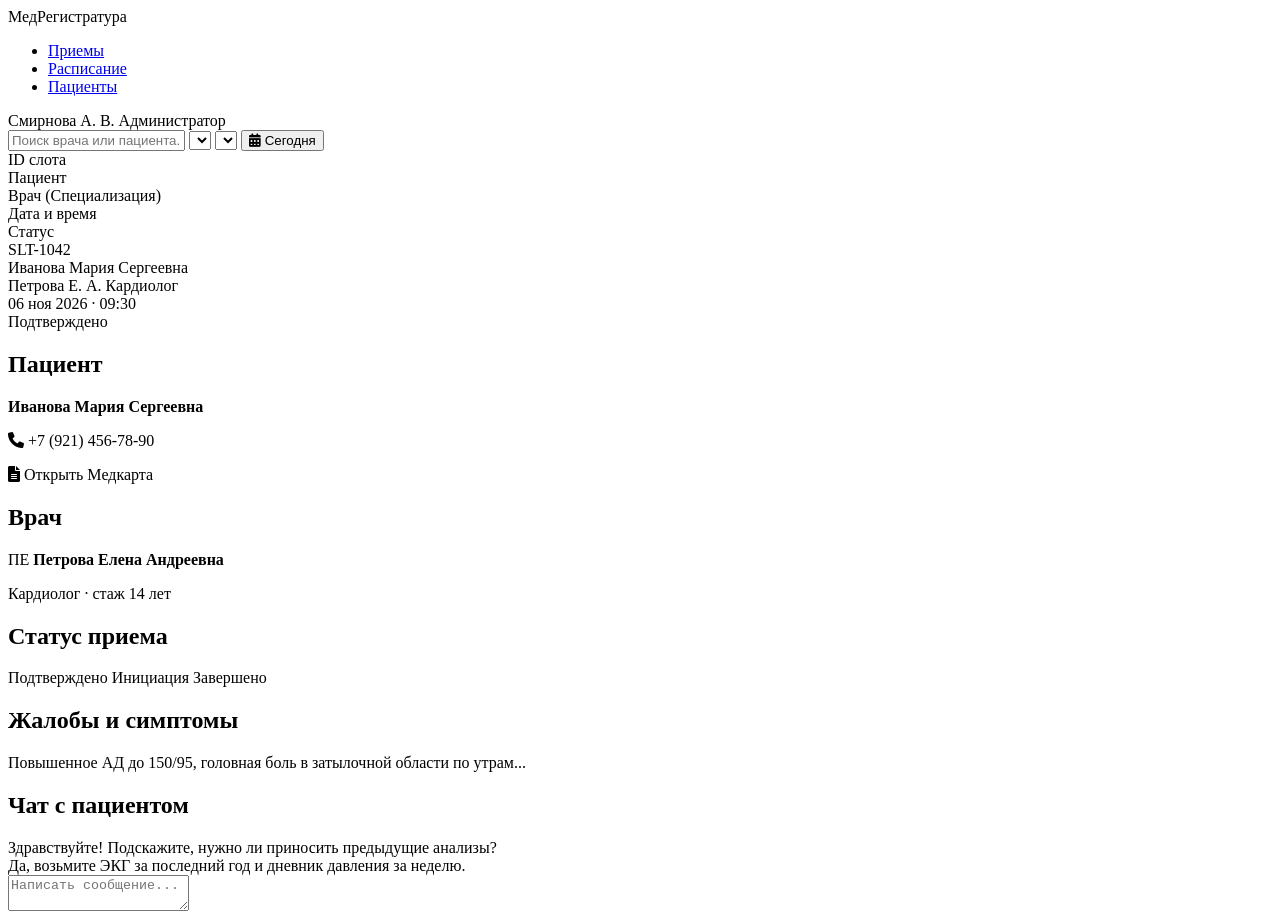
==== commit b7b1c1dc: "Update index.html" ====
--- a/frontend-v2/index.html
+++ b/frontend-v2/index.html
@@ -4,516 +4,106 @@
     <meta charset="UTF-8">
     <meta name="viewport" content="width=device-width, initial-scale=1.0">
     <title>МедРегистратура - Единая Система</title>
+    <link rel="stylesheet" href="styles.css">
+    <!-- Иконки (можно заменить на реальные SVG или иконочные библиотеки) -->
     <link rel="stylesheet" href="https://cdnjs.cloudflare.com/ajax/libs/font-awesome/6.0.0/css/all.min.css">
+</head>
+<body>
 
-    <style>
-        /* ========================================= */
-        /* 🎨 CSS СТИЛИ (MAXIMUM ACCURACY)               */
-        /* ========================================= */
-        :root {
-            /* Цвета, взят по образцу из изображений */
-            --color-primary-blue: #007bff; /* Основной синий */
-            --color-dark-text: #333333;
-            --color-light-grey: #e9ecef;
-            --color-card-bg: #ffffff;
-            --color-background: #f4f7fa; 
-
-            /* Статусы */
-            --status-confirmed: #28a745; /* Зеленый, Подтверждено */
-            --status-in_progress: #ffc107; /* Желтый/Оранжевый, В процессе */
-            --status-initialization: var(--color-primary-blue); /* Синий, Инициация */
-            --status-completed: #6c757d; /* Серый, Завершено */
-            --status-blocked: #dc3545; /* Красный, Заблокировано */
-        }
-
-        * {
-            box-sizing: border-box;
-            margin: 0;
-            padding: 0;
-            font-family: 'Segoe UI', Tahoma, Geneva, Verdana, sans-serif;
-        }
-        
-        body {
-            background-color: var(--color-background);
-            line-height: 1.6;
-            color: var(--color-text-main);
-        }
-
-        /* --- Общие элементы и контейнеры --- */
-        .container-page {
-            padding: 20px;
-            max-width: 1400px;
-            margin: 0 auto;
-        }
-
-        .hidden { display: none !important; }
-
-        /* Шапка (Header) - Максимально близко к образцу */
-        .main-header {
-            display: flex;
-            justify-content: space-between;
-            align-items: center;
-            background-color: #ffffff;
-            border-bottom: 1px solid #e9ecef;
-            padding: 10px 30px;
-        }
-
-        .logo {
-            font-size: 26px;
-            font-weight: 700;
-            color: var(--color-primary-blue);
-        }
-        /* Стиль для навигации в шапке */
-        .top-nav ul {
-            display: flex;
-            list-style: none;
-        }
-        .top-nav li a {
-            text-decoration: none;
-            color: var(--color-primary-blue);
-            padding: 10px 15px;
-            font-weight: 600;
-            cursor: pointer;
-        }
-
-        /* Карточки (Cards) */
-        .card {
-            background-color: var(--color-card-bg);
-            padding: 20px;
-            border-radius: var(--border-radius);
-            box-shadow: 0 1px 3px rgba(0, 0, 0, 0.05); /* Легкая тень */
-        }
-
-        /* Поля ввода и выпадающие списки (Dropdown/Input) */
-        input[type="text"], select, textarea {
-            padding: 10px;
-            border: 1px solid #ced4da;
-            border-radius: var(--border-radius);
-            font-size: 16px;
-            transition: border-color 0.2s;
-            width: 100%; /* Важно для форм */
-        }
-
-        input[type="text"]:focus, select:focus {
-            outline: none;
-            border-color: var(--color-primary-blue);
-        }
-        textarea { resize: vertical; }
-        /* Стиль for readonly/display text in forms (как в 05.png) */
-        .readonly-field, .form-group label {
-            display: block;
-            margin-bottom: 8px;
-            font-weight: normal;
-        }
-
-        /* Кнопки действия */
-        .btn-primary {
-            background-color: var(--color-primary-blue);
-            color: white;
-        }
-        .btn-danger { background-color: #dc3545; color: white; }
-        .btn-secondary { background-color: #f0f2f5; color: var(--color-primary-blue); border: 1px solid var(--color-primary-blue);}
-
-        /* ========================================= */
-        /* ЭКРАН 1: ЛОГИН (LOGIN - 01.png)           */
-        /* ========================================= */
-        #login-view {
-            display: flex;
-            justify-content: center;
-            align-items: center;
-            min-height: 85vh;
-        }
-        .login-card {
-            max-width: 450px;
-            padding: 30px 40px;
-            box-shadow: 0 10px 20px rgba(0, 0, 0, 0.1); /* Более заметная тень */
-        }
-        /* Стиль заголовка входа - темный синий/серый фон */
-        .login-header h1 { 
-            font-size: 24px; 
-            color: var(--color-primary-blue); 
-            margin-bottom: 30px;
-        }
-
-
-        /* ========================================= */
-        /* ЭКРАН 2: DASHBOARD LIST (02.png)          */
-        /* ========================================= */
-        #dashboard-view .list-container {
-            background-color: #ffffff;
-            border-radius: var(--border-radius);
-            box-shadow: none;
-            border: 1px solid #e9ecef;
-        }
-
-        .toolbar {
-            display: flex;
-            gap: 15px;
-            margin-bottom: 30px;
-        }
-        .list-header, .list-item {
-            display: grid;
-            /* ID | Пациент (2fr) | Врач (1.3fr) | Дата/Время (1.5fr) | Статус (1fr) */
-            grid-template-columns: 0.8fr 2fr 1.3fr 1.5fr 1fr; 
-            padding: 15px 20px;
-            border-bottom: 1px solid #e9ecef;
-            align-items: center;
-        }
-
-        .list-header {
-            font-weight: bold;
-            background-color: var(--color-secondary); /* Фон заголовка */
-            border-bottom: 2px solid #dee2e6;
-        }
-
-        .col-patient small, .col-doctor small {
-            display: block; 
-            font-size: 0.9em;
-            color: var(--color-text-light);
-        }
-
-
-        /* --- Статусы в списке и фильтрах (общие) --- */
-        .status {
-            padding: 3px 10px;
-            border-radius: 20px;
-            font-size: 12px;
-            font-weight: 600;
-            display: inline-block;
-            vertical-align: middle;
-        }
-        .status[data-status="Подтверждено"] { background-color: #e6ffe8; color: var(--color-success); }
-        .status[data-status="В процессе"] { background-color: #fffbe6; color: var(--color-warning); }
-        .status[data-status="Инициация"] { background-color: #e0f7fa; color: var(--color-primary-blue); }
-        .status[data-status="Завершено"] { background-color: #f2f8e6; color: var(--color-success); }
-        .status[data-status="Заблокировано"] { background-color: #ffe0e7; color: var(--color-danger); }
-
-        /* ========================================= */
-        /* ЭКРАН 3: ДЕТАЛЬНЫЙ ПРОФИЛЬ (04.png)      */
-        /* ========================================= */
-        #detail-view .main-header { padding: 15px 20px; }
-
-        /* Общая сетка для трех колонок на детальном экране */
-        .detail-grid {
-            display: grid;
-            grid-template-columns: 2fr 1fr 1.3fr; /* Пациент(2) | Врач/Статус (1) | Чат (1.3) */
-            gap: 20px;
-        }
-
-        .patient-details { grid-column: 1 / span 2; } /* Пациент растягивается на две колонки */
-        .doctor-details, .status-panel { grid-column: auto; } 
-        .history-container { grid-column: 1 / span 3; } /* Занимает всю ширину под пациентом */
-
-
-    </style>
-</head>
-
-<body class="app-body">
-
-    <!-- ========================================= -->
-    <!-- HEADER (Шапка - Единый для всех экранов)   -->
-    <!-- ========================================= -->
-    <header class="main-header" id="global-header">
-        <div class="logo"><i class="fas fa-stethoscope"></i> МедРегистратура</div>
+    <!-- 1. Шапка сайта (Header & Main Nav - Общий элемент) -->
+    <header class="main-header">
+        <div class="logo">МедРегистратура</div>
         <nav class="top-nav">
-            <ul style="list-style: none;">
-                <li class="nav-item active" data-view="dashboard"><a href="#">Приемы</a></li>
-                <li class="nav-item" data-view="schedule"><a href="#">Расписание</a></li>
-                <li class="nav-item" data-view="patients"><a href="#">Пациенты</a></li>
-                <!-- ... остальные элементы навигации -->
+            <ul>
+                <li><a href="#">Приемы</a></li>
+                <li><a href="#">Расписание</a></li>
+                <li><a href="#">Пациенты</a></li>
+                <!-- ... и т.д. -->
             </ul>
         </nav>
         <div class="user-info">
             <span>Смирнова А. В.</span>
-            <span class="admin-badge" style="margin-left: 20px;">Администратор</span>
+            <span class="admin-badge">Администратор</span>
         </div>
     </header>
 
-    <!-- ========================================= -->
-    <!-- 🟢 КОНТЕЙНЕР: ЭКРАН ЛОГИНА (01.png)         -->
-    <!-- ========================================= -->
-    <div id="login-view" class="container-page hidden">
-        <div class="card login-card">
-            <div class="login-header">
-                <h1>Вход в систему</h1>
-                <p style="color: var(--color-text-light);">Введите номер полиса ОМС и пароль для продолжения</p>
+    <main class="container">
+        <!-- Секция 1: Основная область контента (Пример - Список заявок, как в 02.png) -->
+        <section id="appointment-list" class="content-area">
+            <div class="toolbar">
+                <input type="text" placeholder="Поиск врача или пациента...">
+                <select class="filter-dropdown">Статус: Все</select>
+                <select class="filter-dropdown">Категория (МКБ-10)</select>
+                <button class="date-selector"><i class="fas fa-calendar-alt"></i> Сегодня</button>
             </div>
 
-            <!-- Форма с полями, стилизованными под 01.png -->
-            <div class="form-group" style="margin-bottom: 20px;">
-                <label for="oms_number" class="readonly-field">Номер полиса ОМС</label>
-                <input type="text" id="oms_number" placeholder="7824 9031 5567 0012">
+            <!-- Таблица/Список записей -->
+            <div class="list-container">
+                <div class="list-header">
+                    <div>ID слота</div>
+                    <div>Пациент</div>
+                    <div>Врач (Специализация)</div>
+                    <div>Дата и время</div>
+                    <div>Статус</div>
+                </div>
+                <!-- Пример записи -->
+                <div class="list-item confirmed">
+                    <div class="col-id">SLT-1042</div>
+                    <div class="col-patient">Иванова Мария Сергеевна</div>
+                    <div class="col-doctor">Петрова Е. А. Кардиолог</div>
+                    <div class="col-datetime">06 ноя 2026 · 09:30</div>
+                    <span class="status confirmed">Подтверждено</span>
+                </div>
+                <!-- ... остальные элементы списка ... -->
+
+            </div>
+        </section>
+
+        <!-- Секция 2: Детальная карточка (Пример - Как в 04.png) -->
+        <section id="detail-view" class="content-area detail-grid">
+            
+             <div class="card main-card patient-details">
+                <h2>Пациент</h2>
+                <p><strong>Иванова Мария Сергеевна</strong></p>
+                <!-- Контактные данные -->
+                <p><i class="fas fa-phone"></i> +7 (921) 456-78-90</p>
+                <div class="action-button"><i class="fas fa-file-alt"></i> Открыть Медкарта</div>
             </div>
 
-            <div class="form-group" style="margin-bottom: 30px;">
-                <label for="password" class="readonly-field">Пароль</label>
-                <input type="password" id="password" placeholder="•••••••••••">
+             <!-- Блок врача -->
+            <div class="card doctor-details">
+                <h2>Врач</h2>
+                <p><span class="initials">ПЕ</span> <strong>Петрова Елена Андреевна</strong></p>
+                <p>Кардиолог · стаж 14 лет</p>
             </div>
 
-            <div class="action-group" style="justify-content: space-between;">
-                 <a href="#" style="color: var(--color-primary-blue); text-decoration: none;">Забыли пароль?</a>
-                <button id="login-btn" class="btn-create">Войти</button>
-            </div>
-        </div>
-    </div>
-
-    <!-- ========================================= -->
-    <!-- 🟡 КОНТЕЙНЕР: ЭКРАН DASHBOARD (02.png)      -->
-    <!-- ========================================= -->
-    <div id="dashboard-view" class="container-page hidden">
-        <h1 style="font-size: 28px;">Список заявок и приемов</h1>
-
-         <!-- Панель статистики и кнопка создания заявки -->
-        <div style="display: flex; justify-content: space-between; align-items: center; margin-bottom: 20px;">
-            <h1 style="font-size: 28px;">Список заявок и приемов</h1>
-            <div class="stats">
-                <!-- Имитация блока статистики -->
-                <div>Всего сегодня: <strong class="highlight">48</strong> приемов · свободно слотов: <strong class="highlight">12</strong> ожидают подтверждения: <strong class="highlight">6</strong></div>
-                <button class="btn-create">+ Создать заявку</button>
-            </div>
-        </div>
-
-        <!-- Панель фильтров и поиска (Toolbar) -->
-        <div class="toolbar">
-            <input type="text" placeholder="Поиск врача или пациента...">
-            <select class="filter-dropdown">Статус: Все</select>
-            <select class="filter-dropdown">Категория (МКБ-10)</select>
-            <button class="date-selector"><i class="fas fa-calendar-alt"></i> Сегодня</button>
-        </div>
-
-        <!-- Условные фильтры статусов -->
-         <div style="padding: 15px 20px; border-bottom: 1px solid #e9ecef;">
-            <strong>Статусы:</strong> 
-            <span class="status-filter active" data-status="Инициация"><i class="fas fa-circle"></i> Инициация</span> |
-            <span class="status-filter active" data-status="Подтверждено"><i class="fas fa-circle"></i> Подтверждено</span> |
-            <span class="status-filter inactive" data-status="В процессе"><i class="fas fa-circle"></i> В процессе</span> |
-            <span class="status-filter inactive" data-status="Завершено"><i class="fas fa-circle"></i> Завершено</span> |
-            <span class="status-filter inactive" data-status="Заблокировано"><i class="fas fa-circle"></i> Заблокировано</span>
-        </div>
-
-        <!-- Таблица/Список записей -->
-        <div class="list-container">
-            <div class="list-header">
-                <div class="col-id">ID слота</div>
-                <div class="col-patient">ПАЦИЕНТ</div>
-                <div class="col-doctor">ВРАЧ (СПЕЦИАЛИЗАЦИЯ)</div>
-                <div class="col-datetime">ДАТА И ВРЕМЯ</div>
-                <div class="col-status">СТАТУС</div>
-            </div >
-
-            <!-- ЗАПИСЬ 1 -->
-            <div class="list-item confirmed" data-view-id="SLT-1042">
-                <div class="col-id">SLT-1042</div>
-                <div class="col-patient">Иванова Мария Сергеевна<small>ОМС 7824 9031 · I10 Гипертензия</small></div>
-                <div class="col-doctor">Петрова Е. А.<small>Кардиолог · каб. 214</small></div>
-                <div class="col-datetime">06 ноя 2026 · 09:30</div>
-                <span class="status" data-status="Подтверждено">● Подтверждено</span>
+            <!-- Блок статуса -->
+            <div class="card status-panel">
+                <h2>Статус приема</h2>
+                <div class="status-tags">
+                    <span class="tag active">Подтверждено</span>
+                    <span class="tag pending">Инициация</span>
+                    <span class="tag completed">Завершено</span>
+                </div>
             </div>
 
-            <!-- ЗАПИСЬ 2 -->
-            <div class="list-item in_progress" data-view-id="SLT-1043">
-                <div class="col-id">SLT-1043</div>
-                <div class="col-patient">Соколов Дмитрий Игоревич<small>ОМС 4510 2289 · J06 ОРВИ</small></div>
-                <div class="col-doctor">Ким А. В.<small>Терапевт · каб. 102</small></div>
-                <div class="col-datetime">06 ноя 2026 · 10:00</div>
-                <span class="status" data-status="В процессе">● В процессе</span>
+            <!-- Блок жалоб (Общий элемент) -->
+             <div class="card history-panel">
+                <h2>Жалобы и симптомы</h2>
+                <p>Повышенное АД до 150/95, головная боль в затылочной области по утрам...</p>
             </div>
 
-            <!-- ЗАПИСЬ 3 -->
-            <div class="list-item initialization" data-view-id="SLT-1044">
-                <div class="col-id">SLT-1044</div>
-                <div class="col-patient">Ахметова Алина Рустамовна<small>ОМС 9031 7742 · E11 Диабет</small></div>
-                <div class="col-doctor">Громов С. П.<small>Эндокринолог · каб. 318</small></div>
-                <div class="col-datetime">06 ноя 2026 · 10:30</div>
-                <span class="status" data-status="Инициация">● Инициация</span>
-            </div>
+            <!-- Блок чата (Общий элемент) -->
+             <div class="card chat-panel">
+                 <h2>Чат с пациентом</h2>
+                 <div class="chat-messages">
+                    <div class="message patient">Здравствуйте! Подскажите, нужно ли приносить предыдущие анализы?</div>
+                    <div class="message admin">Да, возьмите ЭКГ за последний год и дневник давления за неделю.</div>
+                 </div>
+                 <textarea placeholder="Написать сообщение..."></textarea>
+             </div>
+        </section>
+    </main>
 
-             <!-- ... (Остальные записи повторяются) ... -->
-
-        </div >
-        <!-- Пагинация -->
-        <div style="text-align: right; margin-top: 20px;">
-            Показано 7 из 48 записей
-            <div style="margin-left: 15px; font-size: 1.2em;">
-                <a href="#" onclick="event.preventDefault()">1</a> | <a href="#" onclick="event.preventDefault()">2</a> | <a href="#" onclick="event.preventDefault()">3</a> | Еще ...
-            </div>
-        </div >
-
-    </div >
-
-
-    <!-- ========================================= -->
-    <!-- 🟢 КОНТЕЙНЕР: ЭКРАН ДЕТАЛЬНОГО ПРОФИЛЯ (04/05.png) -->
-    <!-- ========================================= -->
-    <div id="detail-view" class="container-page hidden">
-        <header class="main-header" style="padding: 10px 20px;">
-            <h1 style="font-size: 24px; margin: 0;">Детальная информация о приеме № SLT-1042</h1>
-             <!-- Кнопки действия в шапке детализации -->
-            <div class="action-group" style="display: flex; gap: 10px;">
-                <button class="btn-primary"><i class="fas fa-edit"></i> Редактировать</button>
-                <button class="btn-danger"><i class="fas fa-times"></i> Отменить прием</button>
-            </div>
-        </header>
-
-        <!-- Сетка с 3 основными колонками -->
-        <div class="detail-grid" style="margin-top: 20px;">
-            
-            <!-- Блок Пациент (Панель слева) -->
-            <div class="card patient-details">
-                <h2 style="font-size: 18px; margin-bottom: 5px;">Пациент</h2>
-                <h3 style="color: var(--color-primary-blue); font-size: 1.4em;">Иванова Мария Сергеевна</h3>
-                <p class="contact-info"><i class="fas fa-phone" style="margin-right: 10px; color: var(--color-text-light);"></i> +7 (921) 456-78-90</p>
-                <p class="contact-info"><i class="fas fa-map-marker-alt" style="margin-right: 10px; color: var(--color-text-light);"></i> ул. Ленина, 12, кв. 45</p>
-                <button class="btn-secondary" style="display: block; width: 100%; margin-top: 30px;"><i class="fas fa-file-alt"></i> Открыть Медкарта</button>
-            </div>
-
-            <!-- Блок Врач (Центр) -->
-            <div class="card doctor-details">
-                <h2 style="font-size: 18px; margin-bottom: 5px;">Врач</h2>
-                <p><span class="initials" style="background-color: var(--color-primary-blue); color: white;">ПЕ</span> <strong style="font-size: 1.4em;">Петрова Елена Андреевна</strong></p>
-                <p>Кардиолог · стаж 14 лет</p>
-                 <div class="doctor-details p" style="margin-top: 20px; padding: 15px; border: 1px solid #eee; border-radius: var(--border-radius);"><br><i class="fas fa-map-marker-alt" style="margin-right: 10px;"></i> Кабинет 214 · 2 этаж, крыло Б<br><small>Прием 30 мин · повторный визит</small></div>
-            </div>
-
-            <!-- Блок Статуса (Правоверх) -->
-            <div class="card status-panel">
-                <h2 style="margin-bottom: 15px;">Статус приема</h2>
-                <p style="padding-bottom: 15px;"><strong style="color: var(--color-primary-blue);">Подтверждено</strong> пациентом по СМС · 05 ноя 18:42</p>
-                <div class="status-tags">
-                    <span class="tag" data-status="Подтверждено"><i class="fas fa-circle"></i> Подтверждено</span>
-                    <span class="tag pending" data-status="Инициация" style="background-color: #e0f7fa; color: var(--color-primary-blue);">Инициация</span>
-                    <span class="tag completed" data-status="Завершено" style="background-color: #f2f8e6; color: var(--color-success);">Завершено</span>
-                </div>
-            </div >
-
-             <!-- Блок Жалобы и симптомы (Кросс-секция) -->
-            <div class="card history-panel" style="grid-column: 1 / span 3;">
-                <h2 style="margin-bottom: 5px;">Жалобы и симптомы</h2>
-                <p>Заполняется врачом на приеме · код МКБ-10: I10</p>
-                <div class="history-text">
-                    Повышенное АД до 150/95, головная боль в затылочной области по утрам, периодическая одышка при нагрузке. Принимает эналаприл 10 мг нерегулярно. Направлена терапевтом на консультацию кардиолога, ЭКГ и суточное мониторирование АД.
-                </div>
-                <div class="tags" style="margin-top: 20px;">
-                    <span style="background-color: var(--color-secondary); color: var(--color-primary-blue);">I10 Гипертензия</span>
-                    <span style="background-color: var(--color-secondary); color: var(--color-primary-blue);">ЭКГ</span>
-                    <span style="background-color: var(--color-secondary); color: var(--color-primary-blue);">СМАД 24ч</span>
-                </div>
-            </div >
-
-             <!-- Блок Чат с пациентом (Правонижний угол) -->
-            <div class="card chat-panel" style="grid-column: 3;">
-                <h2 style="margin-bottom: 15px;">Чат с пациентом</h2>
-                <div class="chat-messages">
-                    <!-- Сообщения будут добавлены через JS -->
-                    <div class="message patient">Здравствуйте! Подскажите, нужно ли приносить предыдущие анализы?<span style="font-size: 0.8em; color: var(--color-text-light); float: right;">Пациент · 08:15</span></div>
-                    <div class="message admin">Да, возьмите ЭКГ за последний год и дневник давления за неделю.<span style="font-size: 0.8em; color: var(--color-text-light); float: right;">Администратор · 08:20</span></div>
-                </div>
-                 <textarea id="message-input" placeholder="Написать сообщение..." style="width: 100%; height: 60px; border: 1px solid #ccc; padding: 10px; box-sizing: border-box; resize: none;"></textarea>
-            </div >
-
-        </div> <!-- Конец detail-grid -->
-
-    </div>
-
-
-    <!-- ========================================= -->
-    <!-- СКРИПТ (JAVASCRIPT) - ФУНКЦИОНАЛЬНОСТЬ  -->
-    <!-- ========================================= -->
-    <script>
-        document.addEventListener('DOMContentLoaded', () => {
-            // --- Общие утилиты и переключение экранов ---
-
-            function switchView(viewId) {
-                const views = ['login-view', 'dashboard-view', 'detail-view'];
-                
-                // 1. Скрываем все основные контейнеры
-                views.forEach(id => {
-                    document.getElementById(id).classList.add('hidden');
-                });
-
-                // 2. Показываем нужный контейнер
-                const targetView = document.getElementById(viewId);
-                if (targetView) {
-                    targetView.classList.remove('hidden');
-                    window.scrollTo({ top: 0, behavior: 'smooth' });
-                }
-            }
-
-            // --- Инициализация логики при загрузке страницы ---
-            setupLoginHandler();
-            initDashboard();
-            
-        });
-
-
-        /**
-         * Обработчик входа (Login)
-         */
-        function setupLoginHandler() {
-            const loginButton = document.getElementById('login-btn'); 
-            if (!loginButton) return;
-
-            loginButton.addEventListener('click', function() {
-                const omsNumber = document.getElementById('oms_number').value;
-                const password = document.getElementById('password').value;
-
-                // Аутентификация (Тестовые данные!)
-                if (omsNumber === "7824 9031 5567 0012" && password === "password") {
-                    alert("✅ Успешный вход! Переход на дашборд.");
-                    // После успешного входа переключаемся на страницу списка приемов (Dashboard)
-                    switchView('dashboard-view');
-                } else {
-                    alert("❌ Неверные учетные данные. Попробуйте ОМС: 7824 9031 5567 0012 и пароль: password");
-                    console.error("Ошибка аутентификации на клиенте.");
-                }
-            });
-        }
-
-        /**
-         * Инициализация дашборда (фильтры)
-         */
-        function initDashboard() {
-            const statusFilters = document.querySelectorAll('.status-filter');
-
-            statusFilters.forEach(filter => {
-                filter.addEventListener('click', function() {
-                    const selectedStatus = this.getAttribute('data-status');
-                    alert(`Имитация фильтрации: показаны только заявки со статусом "${selectedStatus}".`);
-                });
-            });
-        }
-
-        // --- ЧАТ-ЛОГИКА (Для Detail View) ---
-        function sendMessage(sender, messageText) {
-            const chatMessages = document.querySelector('#detail-view .chat-messages');
-            if (!chatMessages) return;
-
-            const newMessageDiv = document.createElement('div');
-            newMessageDiv.classList.add('message');
-
-            let senderName = '';
-            let alignmentClass = '';
-
-            if (sender === "Я") { 
-                alignmentClass = 'patient'; 
-                senderName = 'Пациент';
-            } else if (sender === "Администратор") {
-                 alignmentClass = 'admin'; 
-                 senderName = 'Администратор';
-            }
-
-            newMessageDiv.className = `message ${alignmentClass}`;
-            newMessageDiv.innerHTML = `${messageText}<span style="font-size: 0.8em; color: var(--color-text-light); float: right;">${senderName} · Сейчас</span>`;
-
-            chatMessages.appendChild(newMessageDiv);
-            chatMessages.scrollTop = chatMessages.scrollHeight;
-
-            // Очищаем поле ввода
-            const inputElement = document.getElementById('message-input');
-            if (inputElement) {
-                inputElement.value = '';
-            }
-        }
-    </script>
 </body>
 </html>
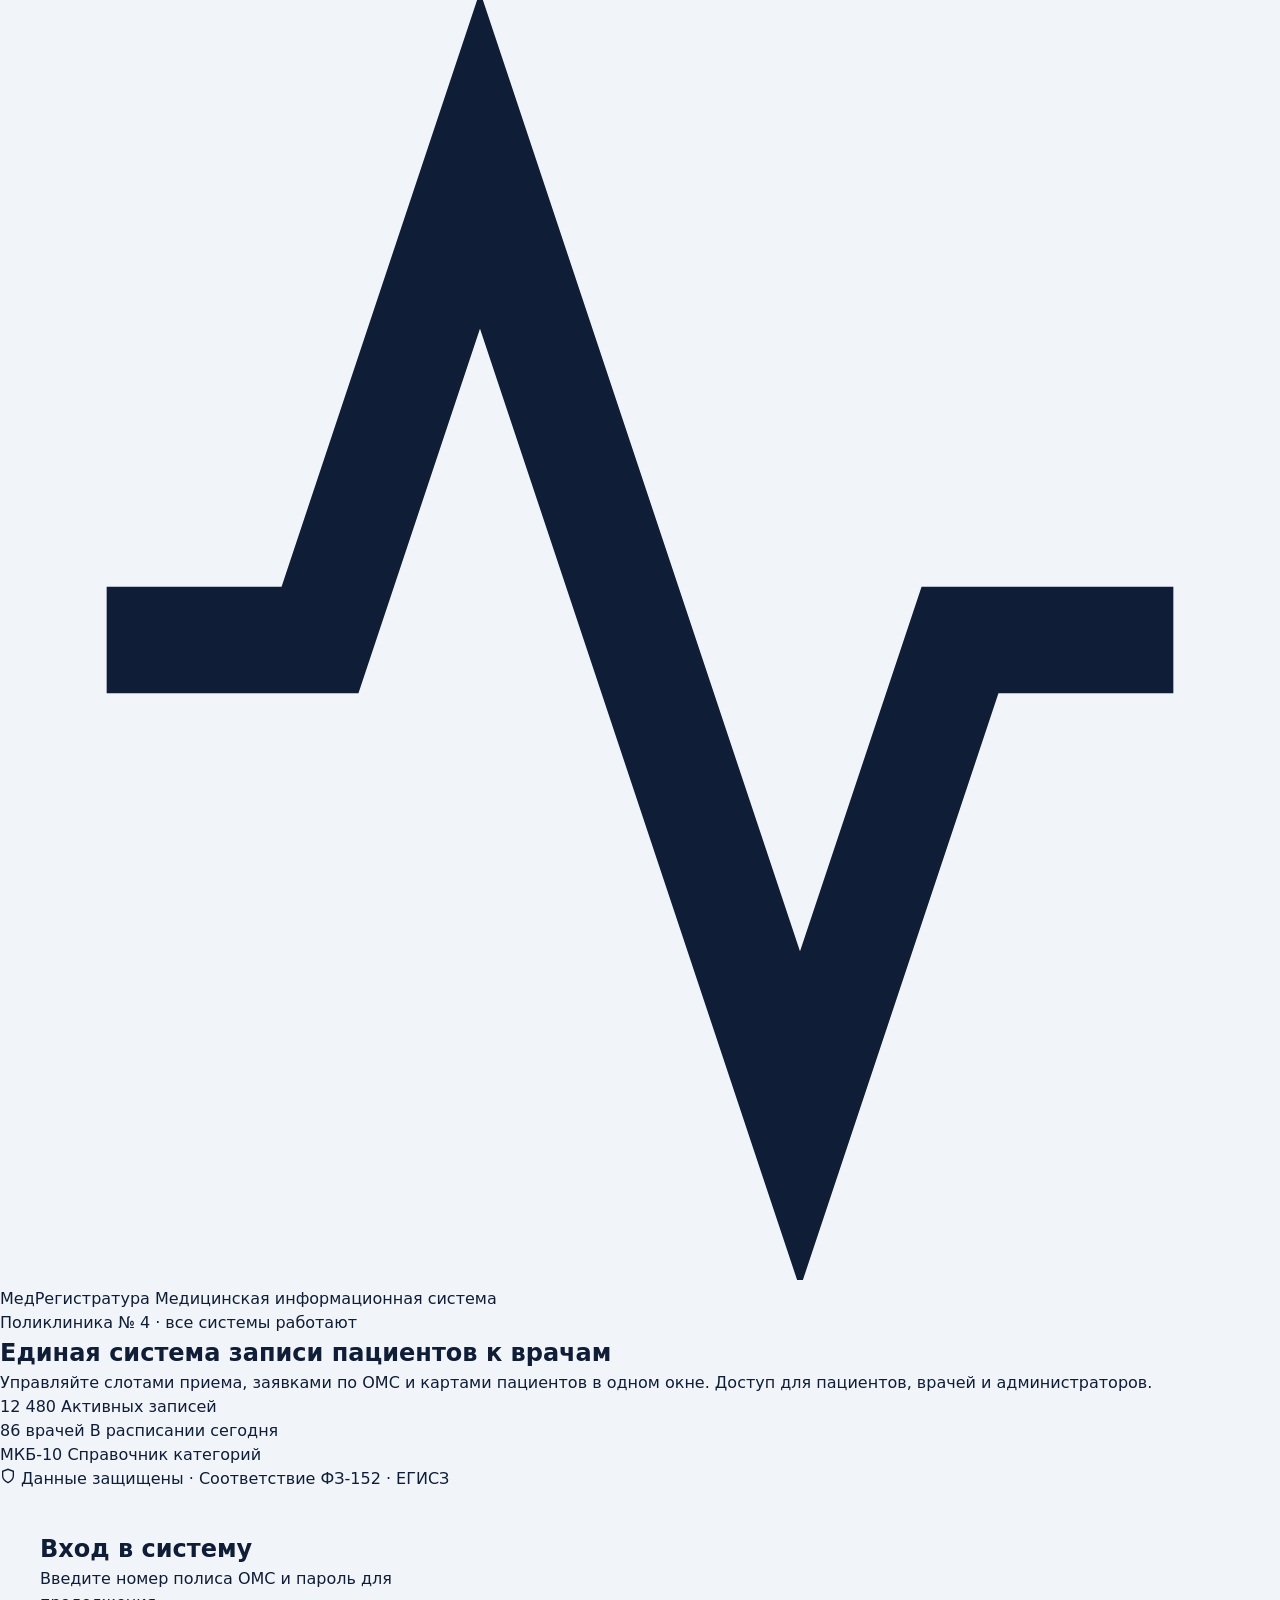
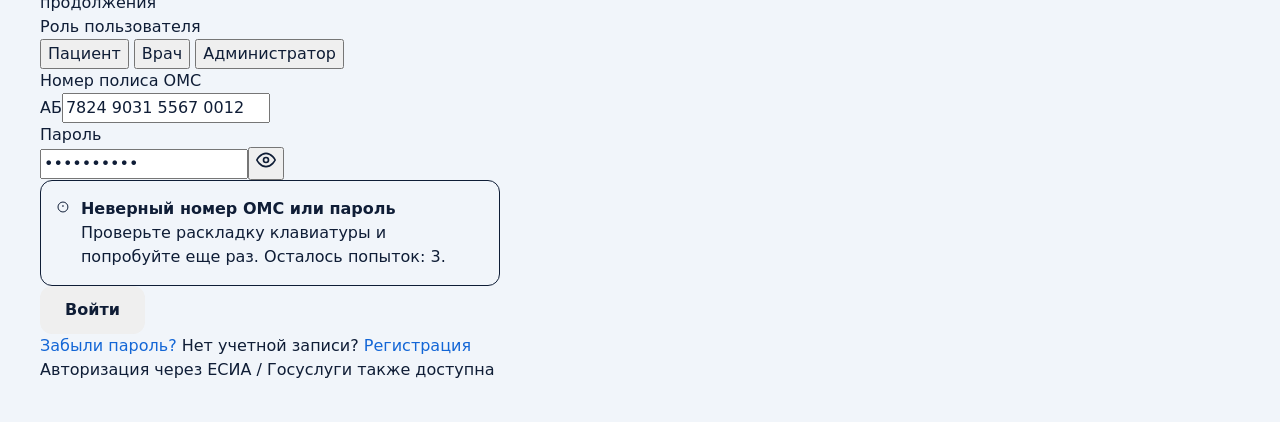
==== commit cbce6697: "Update index.html" ====
--- a/frontend-v2/index.html
+++ b/frontend-v2/index.html
@@ -3,107 +3,112 @@
 <head>
     <meta charset="UTF-8">
     <meta name="viewport" content="width=device-width, initial-scale=1.0">
-    <title>МедРегистратура - Единая Система</title>
-    <link rel="stylesheet" href="styles.css">
-    <!-- Иконки (можно заменить на реальные SVG или иконочные библиотеки) -->
-    <link rel="stylesheet" href="https://cdnjs.cloudflare.com/ajax/libs/font-awesome/6.0.0/css/all.min.css">
+    <title>Вход в систему — МедРегистратура</title>
+    <link rel="stylesheet" href="css/styles.css">
 </head>
-<body>
-
-    <!-- 1. Шапка сайта (Header & Main Nav - Общий элемент) -->
-    <header class="main-header">
-        <div class="logo">МедРегистратура</div>
-        <nav class="top-nav">
-            <ul>
-                <li><a href="#">Приемы</a></li>
-                <li><a href="#">Расписание</a></li>
-                <li><a href="#">Пациенты</a></li>
-                <!-- ... и т.д. -->
-            </ul>
-        </nav>
-        <div class="user-info">
-            <span>Смирнова А. В.</span>
-            <span class="admin-badge">Администратор</span>
-        </div>
-    </header>
-
-    <main class="container">
-        <!-- Секция 1: Основная область контента (Пример - Список заявок, как в 02.png) -->
-        <section id="appointment-list" class="content-area">
-            <div class="toolbar">
-                <input type="text" placeholder="Поиск врача или пациента...">
-                <select class="filter-dropdown">Статус: Все</select>
-                <select class="filter-dropdown">Категория (МКБ-10)</select>
-                <button class="date-selector"><i class="fas fa-calendar-alt"></i> Сегодня</button>
-            </div>
-
-            <!-- Таблица/Список записей -->
-            <div class="list-container">
-                <div class="list-header">
-                    <div>ID слота</div>
-                    <div>Пациент</div>
-                    <div>Врач (Специализация)</div>
-                    <div>Дата и время</div>
-                    <div>Статус</div>
+<body class="auth-page">
+    <div class="auth-layout">
+        <!-- Информационная панель -->
+        <aside class="auth-sidebar">
+            <div class="auth-logo">
+                <div class="logo-icon">
+                    <svg viewBox="0 0 24 24" fill="none" stroke="currentColor" stroke-width="2"><polyline points="22 12 18 12 15 21 9 3 6 12 2 12"></polyline></svg>
                 </div>
-                <!-- Пример записи -->
-                <div class="list-item confirmed">
-                    <div class="col-id">SLT-1042</div>
-                    <div class="col-patient">Иванова Мария Сергеевна</div>
-                    <div class="col-doctor">Петрова Е. А. Кардиолог</div>
-                    <div class="col-datetime">06 ноя 2026 · 09:30</div>
-                    <span class="status confirmed">Подтверждено</span>
-                </div>
-                <!-- ... остальные элементы списка ... -->
-
-            </div>
-        </section>
-
-        <!-- Секция 2: Детальная карточка (Пример - Как в 04.png) -->
-        <section id="detail-view" class="content-area detail-grid">
-            
-             <div class="card main-card patient-details">
-                <h2>Пациент</h2>
-                <p><strong>Иванова Мария Сергеевна</strong></p>
-                <!-- Контактные данные -->
-                <p><i class="fas fa-phone"></i> +7 (921) 456-78-90</p>
-                <div class="action-button"><i class="fas fa-file-alt"></i> Открыть Медкарта</div>
-            </div>
-
-             <!-- Блок врача -->
-            <div class="card doctor-details">
-                <h2>Врач</h2>
-                <p><span class="initials">ПЕ</span> <strong>Петрова Елена Андреевна</strong></p>
-                <p>Кардиолог · стаж 14 лет</p>
-            </div>
-
-            <!-- Блок статуса -->
-            <div class="card status-panel">
-                <h2>Статус приема</h2>
-                <div class="status-tags">
-                    <span class="tag active">Подтверждено</span>
-                    <span class="tag pending">Инициация</span>
-                    <span class="tag completed">Завершено</span>
+                <div class="logo-text">
+                    <span class="logo-title">МедРегистратура</span>
+                    <span class="logo-subtitle">Медицинская информационная система</span>
                 </div>
             </div>
 
-            <!-- Блок жалоб (Общий элемент) -->
-             <div class="card history-panel">
-                <h2>Жалобы и симптомы</h2>
-                <p>Повышенное АД до 150/95, головная боль в затылочной области по утрам...</p>
+            <div class="auth-sidebar-content">
+                <div class="status-pill">
+                    <span class="status-dot"></span> Поликлиника № 4 · все системы работают
+                </div>
+                <h1 class="auth-heading">Единая система записи пациентов к врачам</h1>
+                <p class="auth-description">
+                    Управляйте слотами приема, заявками по ОМС и картами пациентов в одном окне. Доступ для пациентов, врачей и администраторов.
+                </p>
+
+                <div class="auth-stats">
+                    <div class="stat-card">
+                        <span class="stat-value">12 480</span>
+                        <span class="stat-label">Активных записей</span>
+                    </div>
+                    <div class="stat-card">
+                        <span class="stat-value">86 врачей</span>
+                        <span class="stat-label">В расписании сегодня</span>
+                    </div>
+                    <div class="stat-card">
+                        <span class="stat-value">МКБ-10</span>
+                        <span class="stat-label">Справочник категорий</span>
+                    </div>
+                </div>
             </div>
 
-            <!-- Блок чата (Общий элемент) -->
-             <div class="card chat-panel">
-                 <h2>Чат с пациентом</h2>
-                 <div class="chat-messages">
-                    <div class="message patient">Здравствуйте! Подскажите, нужно ли приносить предыдущие анализы?</div>
-                    <div class="message admin">Да, возьмите ЭКГ за последний год и дневник давления за неделю.</div>
-                 </div>
-                 <textarea placeholder="Написать сообщение..."></textarea>
-             </div>
-        </section>
-    </main>
+            <div class="auth-footer">
+                <svg viewBox="0 0 24 24" fill="none" stroke="currentColor" stroke-width="2" width="16" height="16"><path d="M12 22s8-4 8-10V5l-8-3-8 3v7c0 6 8 10 8 10z"></path></svg>
+                Данные защищены · Соответствие ФЗ-152 · ЕГИСЗ
+            </div>
+        </aside>
 
+        <!-- Форма входа -->
+        <main class="auth-main">
+            <div class="auth-card">
+                <div class="auth-card-header">
+                    <h2>Вход в систему</h2>
+                    <p>Введите номер полиса ОМС и пароль для продолжения</p>
+                </div>
+
+                <form class="auth-form">
+                    <div class="form-group">
+                        <label>Роль пользователя</label>
+                        <div class="role-switcher" role="tablist">
+                            <button type="button" class="role-btn active" role="tab">Пациент</button>
+                            <button type="button" class="role-btn" role="tab">Врач</button>
+                            <button type="button" class="role-btn" role="tab">Администратор</button>
+                        </div>
+                    </div>
+
+                    <div class="form-group">
+                        <label for="oms">Номер полиса ОМС</label>
+                        <div class="input-group">
+                            <span class="input-prefix">АБ</span>
+                            <input type="text" id="oms" value="7824 9031 5567 0012" placeholder="0000 0000 0000 0000">
+                        </div>
+                    </div>
+
+                    <div class="form-group">
+                        <label for="password">Пароль</label>
+                        <div class="input-group">
+                            <input type="password" id="password" value="••••••••••" placeholder="Введите пароль">
+                            <button type="button" class="input-suffix" aria-label="Показать пароль">
+                                <svg viewBox="0 0 24 24" fill="none" stroke="currentColor" stroke-width="2" width="20" height="20"><path d="M1 12s4-8 11-8 11 8 11 8-4 8-11 8-11-8-11-8z"></path><circle cx="12" cy="12" r="3"></circle></svg>
+                            </button>
+                        </div>
+                    </div>
+
+                    <!-- Блок ошибки -->
+                    <div class="alert alert-error">
+                        <svg viewBox="0 0 24 24" fill="none" stroke="currentColor" stroke-width="2" width="20" height="20"><circle cx="12" cy="12" r="10"></circle><line x1="12" y1="8" x2="12" y2="12"></line><line x1="12" y1="16" x2="12.01" y2="16"></line></svg>
+                        <div>
+                            <strong>Неверный номер ОМС или пароль</strong>
+                            <p>Проверьте раскладку клавиатуры и попробуйте еще раз. Осталось попыток: 3.</p>
+                        </div>
+                    </div>
+
+                    <button type="submit" class="btn btn-primary btn-block">Войти</button>
+
+                    <div class="auth-links">
+                        <a href="#">Забыли пароль?</a>
+                        <span>Нет учетной записи? <a href="#">Регистрация</a></span>
+                    </div>
+                </form>
+
+                <div class="auth-divider">
+                    <span>Авторизация через ЕСИА / Госуслуги также доступна</span>
+                </div>
+            </div>
+        </main>
+    </div>
 </body>
 </html>
--- a/frontend-v2/css/styles.css
+++ b/frontend-v2/css/styles.css
@@ -0,0 +1,550 @@
+/* =========================================================
+   МедРегистратура — дизайн-токены
+   ========================================================= */
+:root {
+  --c-bg: #f1f5fa;
+  --c-surface: #ffffff;
+  --c-navy: #0d2142;
+  --c-text: #0f1d36;
+  --c-muted: #64748b;
+  --c-border: #e2e8f0;
+  --c-subtle: #eef2f7;
+
+  --c-primary: #1366d6;
+  --c-primary-hover: #0f57b8;
+  --c-primary-soft: #e8f1fe;
+
+  --c-danger: #dc2626;
+  --c-danger-soft: #fde8e8;
+  --c-success: #16a34a;
+  --c-success-soft: #e3f6ea;
+  --c-warn: #d9700a;
+  --c-warn-soft: #fff1de;
+
+  --radius-sm: 8px;
+  --radius: 12px;
+  --radius-lg: 20px;
+  --shadow: 0 1px 2px rgba(15, 29, 54, 0.06);
+  --ring: 0 0 0 3px rgba(19, 102, 214, 0.18);
+
+  --font: "Inter", system-ui, -apple-system, "Segoe UI", Roboto, sans-serif;
+}
+
+/* =========================================================
+   Сброс и база
+   ========================================================= */
+*, *::before, *::after { box-sizing: border-box; }
+
+body {
+  margin: 0;
+  font-family: var(--font);
+  font-size: 16px;
+  line-height: 1.5;
+  color: var(--c-text);
+  background: var(--c-bg);
+  -webkit-font-smoothing: antialiased;
+}
+
+h1, h2, h3, p, figure { margin: 0; }
+ul, ol { margin: 0; padding: 0; list-style: none; }
+button, input, select, textarea { font: inherit; color: inherit; }
+a { color: var(--c-primary); text-decoration: none; }
+a:hover { text-decoration: underline; }
+:focus-visible { outline: 3px solid rgba(19, 102, 214, 0.45); outline-offset: 2px; }
+
+.sr-only {
+  position: absolute; width: 1px; height: 1px; padding: 0; margin: -1px;
+  overflow: hidden; clip: rect(0 0 0 0); white-space: nowrap; border: 0;
+}
+
+.icon {
+  width: 20px; height: 20px; flex: none;
+  fill: none; stroke: currentColor; stroke-width: 2;
+  stroke-linecap: round; stroke-linejoin: round;
+}
+.icon--sm { width: 16px; height: 16px; }
+.icon--lg { width: 26px; height: 26px; }
+
+.muted { color: var(--c-muted); }
+
+/* Навигация по демо-экранам */
+.demo-nav {
+  position: sticky; top: 0; z-index: 100;
+  display: flex; gap: 6px; overflow-x: auto;
+  padding: 10px 16px; background: #0a1730;
+}
+.demo-nav a {
+  padding: 6px 14px; border-radius: 999px;
+  color: #cbd5e1; font-size: 14px; white-space: nowrap;
+}
+.demo-nav a:hover { background: rgba(255, 255, 255, 0.08); color: #fff; text-decoration: none; }
+
+.screen { position: relative; min-height: 100vh; }
+.screen + .screen { border-top: 8px solid #cfd8e5; }
+
+/* =========================================================
+   Общие компоненты
+   ========================================================= */
+.card {
+  background: var(--c-surface);
+  border: 1px solid var(--c-border);
+  border-radius: var(--radius-lg);
+  box-shadow: var(--shadow);
+}
+.card-body { padding: 20px; display: flex; flex-direction: column; gap: 20px; }
+.card-title { font-size: 20px; font-weight: 600; line-height: 1.3; }
+.eyebrow {
+  font-size: 13px; font-weight: 600; letter-spacing: 0.06em;
+  text-transform: uppercase; color: var(--c-muted);
+}
+
+/* Бренд */
+.brand { display: flex; align-items: center; gap: 12px; color: inherit; }
+.brand:hover { text-decoration: none; }
+.brand__logo {
+  width: 44px; height: 44px; flex: none;
+  display: grid; place-items: center;
+  border-radius: var(--radius); background: var(--c-primary); color: #fff;
+}
+.brand__name { display: block; font-size: 17px; font-weight: 600; line-height: 1.25; }
+.brand__tagline { display: block; font-size: 14px; color: var(--c-muted); }
+
+.brand--light .brand__logo {
+  width: 56px; height: 56px; border-radius: 16px;
+  background: rgba(255, 255, 255, 0.08);
+  border: 1px solid rgba(255, 255, 255, 0.18);
+}
+.brand--light .brand__name { font-size: 20px; }
+.brand--light .brand__tagline { font-size: 16px; color: #94a3b8; }
+
+/* Кнопки */
+.btn {
+  display: inline-flex; align-items: center; justify-content: center; gap: 10px;
+  min-height: 48px; padding: 12px 24px;
+  border: 1px solid transparent; border-radius: var(--radius);
+  font-size: 16px; font-weight: 600; line-height: 1.2;
+  white-space: nowrap; cursor: pointer;
+  transition: background-color .15s, border-color .15s, color .15s;
+}
+.btn:hover { text-decoration: none; }
+.btn--primary { background: var(--c-primary); color: #fff; }
+.btn--primary:hover { background: var(--c-primary-hover); }
+.btn--secondary { background: #fff; border-color: var(--c-border); color: var(--c-text); }
+.btn--secondary:hover { background: var(--c-subtle); }
+.btn--soft { background: var(--c-primary-soft); border-color: #bcd5f7; color: var(--c-primary); }
+.btn--soft:hover { background: #dbe9fd; }
+.btn--danger { background: var(--c-danger); color: #fff; }
+.btn--danger:hover { background: #b91c1c; }
+.btn--danger-outline { background: #fff; border-color: #f5b5b5; color: var(--c-danger); }
+.btn--danger-outline:hover { background: var(--c-danger-soft); }
+.btn--block { width: 100%; }
+
+.icon-btn {
+  width: 44px; height: 44px; flex: none;
+  display: grid; place-items: center;
+  border: 1px solid var(--c-border); border-radius: var(--radius);
+  background: #fff; color: var(--c-muted); cursor: pointer;
+}
+.icon-btn:hover { background: var(--c-subtle); color: var(--c-text); }
+.icon-btn--ghost { border: 0; background: transparent; }
+.icon-btn--ghost:hover { background: var(--c-subtle); }
+.icon-btn--primary { color: var(--c-primary); }
+
+/* Поля формы */
+.form { display: flex; flex-direction: column; gap: 20px; }
+.field { display: flex; flex-direction: column; gap: 8px; min-width: 0; margin: 0; padding: 0; border: 0; }
+.label { padding: 0; font-size: 15px; font-weight: 500; }
+.hint { font-size: 14px; color: var(--c-muted); }
+
+.input, .select, .textarea {
+  width: 100%; min-height: 48px; padding: 12px 16px;
+  border: 1px solid var(--c-border); border-radius: var(--radius);
+  background-color: #fff; font-size: 16px;
+  transition: border-color .15s, box-shadow .15s;
+}
+.input::placeholder, .textarea::placeholder { color: #8a98ad; }
+.input:focus, .select:focus, .textarea:focus {
+  outline: none; border-color: var(--c-primary); box-shadow: var(--ring);
+}
+.input[aria-invalid="true"] { border-color: #f1a7a7; }
+
+.select {
+  appearance: none; cursor: pointer; padding-right: 44px;
+  background-image: url("data:image/svg+xml,%3Csvg xmlns='http://www.w3.org/2000/svg' viewBox='0 0 24 24' fill='none' stroke='%2364748b' stroke-width='2' stroke-linecap='round' stroke-linejoin='round'%3E%3Cpath d='m6 9 6 6 6-6'/%3E%3C/svg%3E");
+  background-repeat: no-repeat; background-position: right 16px center; background-size: 18px;
+}
+.select--success {
+  border-color: #86d4a3; background-color: #eefaf2; color: #15803d; font-weight: 600;
+}
+.textarea { min-height: 120px; resize: vertical; }
+
+.input-group { position: relative; display: flex; align-items: center; }
+.input-group__icon { position: absolute; left: 16px; color: var(--c-muted); pointer-events: none; }
+.input-group--icon .input { padding-left: 48px; }
+.input-group--action .input { padding-right: 56px; }
+.input-group__action { position: absolute; right: 6px; }
+.input-group__kbd {
+  position: absolute; right: 12px;
+  padding: 2px 8px; border: 1px solid var(--c-border); border-radius: 6px;
+  font-family: inherit; font-size: 12px; color: var(--c-muted); background: #fff;
+}
+.input-group--kbd .input { padding-right: 72px; }
+
+.form-row { display: grid; gap: 16px; }
+
+/* Сегментированный переключатель (radio) */
+.segmented {
+  display: grid; grid-auto-flow: column; grid-auto-columns: 1fr; gap: 4px;
+  padding: 4px; border-radius: var(--radius); background: var(--c-subtle);
+}
+.segmented label { position: relative; cursor: pointer; }
+.segmented input { position: absolute; inset: 0; margin: 0; opacity: 0; cursor: pointer; }
+.segmented span {
+  display: block; padding: 10px 6px; border-radius: 9px;
+  text-align: center; font-size: 14px; font-weight: 500; white-space: nowrap;
+  color: var(--c-muted); transition: background-color .15s, color .15s;
+}
+.segmented input:checked + span {
+  background: #fff; color: var(--c-primary);
+  box-shadow: 0 1px 3px rgba(15, 29, 54, 0.12);
+}
+.segmented input:focus-visible + span { outline: 3px solid rgba(19, 102, 214, 0.45); }
+.segmented--sm span { padding: 6px 14px; font-size: 14px; }
+
+/* Уведомления */
+.alert { display: flex; gap: 12px; padding: 16px; border: 1px solid; border-radius: var(--radius); }
+.alert__title { font-weight: 600; }
+.alert__text { font-size: 14px; }
+.alert--danger { background: var(--c-danger-soft); border-color: #f6b4b4; color: var(--c-danger); }
+.alert--info { align-items: center; background: #f1f7ff; border-color: #c7dcfa; color: var(--c-text); }
+.alert--info .icon { color: var(--c-primary); }
+
+/* Бейджи статусов */
+.badge {
+  display: inline-flex; align-items: center; gap: 8px;
+  padding: 4px 12px; border-radius: 999px;
+  font-size: 14px; font-weight: 500; white-space: nowrap;
+}
+.badge::before { content: ""; width: 6px; height: 6px; border-radius: 50%; background: currentColor; }
+.badge--plain::before { display: none; }
+.badge--init { background: #eceff4; color: #4b5a70; }
+.badge--confirmed { background: #e1edfd; color: var(--c-primary); }
+.badge--progress { background: var(--c-warn-soft); color: var(--c-warn); }
+.badge--done { background: var(--c-success-soft); color: #15803d; }
+.badge--blocked { background: var(--c-danger-soft); color: var(--c-danger); }
+
+.tags { display: flex; flex-wrap: wrap; gap: 10px; }
+
+/* Аватары */
+.avatar {
+  width: 44px; height: 44px; flex: none;
+  display: grid; place-items: center; border-radius: 50%;
+  font-weight: 600; background: var(--c-primary-soft); color: var(--c-primary);
+}
+.avatar--lg { width: 64px; height: 64px; font-size: 20px; }
+.avatar--primary { background: var(--c-primary); color: #fff; }
+.avatar--navy { background: var(--c-navy); color: #fff; }
+.avatar--muted { background: var(--c-subtle); color: var(--c-text); }
+
+/* =========================================================
+   Шапка приложения
+   ========================================================= */
+.app-header {
+  display: grid; grid-template-columns: 1fr auto;
+  grid-template-areas: "brand actions" "nav nav";
+  align-items: center; gap: 12px 24px;
+  padding: 12px 16px; background: #fff; border-bottom: 1px solid var(--c-border);
+}
+.app-header .brand { grid-area: brand; }
+.app-nav { grid-area: nav; overflow-x: auto; margin-inline: -16px; padding-inline: 12px; }
+.app-nav ul { display: flex; gap: 4px; }
+.app-nav a {
+  display: block; padding: 8px 12px; border-radius: var(--radius-sm);
+  color: var(--c-muted); font-weight: 500; white-space: nowrap;
+}
+.app-nav a:hover { background: var(--c-subtle); color: var(--c-text); text-decoration: none; }
+.app-nav a[aria-current="page"] { color: var(--c-primary); }
+.app-header__actions { grid-area: actions; display: flex; align-items: center; gap: 12px; }
+.user { display: flex; align-items: center; gap: 12px; }
+.user__meta { display: none; }
+.user__name { display: block; font-weight: 600; line-height: 1.25; }
+.user__role { display: block; font-size: 14px; color: var(--c-muted); }
+
+/* =========================================================
+   Страница
+   ========================================================= */
+.page {
+  width: 100%; max-width: 1240px; margin: 0 auto;
+  padding: 24px 16px 56px;
+  display: flex; flex-direction: column; gap: 24px;
+}
+.page-head { display: flex; flex-wrap: wrap; align-items: flex-end; justify-content: space-between; gap: 16px; }
+.page-title { font-size: clamp(24px, 3vw, 30px); font-weight: 700; line-height: 1.2; letter-spacing: -0.02em; }
+.page-subtitle { margin-top: 6px; color: var(--c-muted); }
+.page-head__actions { display: flex; flex-wrap: wrap; gap: 12px; }
+
+.breadcrumbs ol { display: flex; flex-wrap: wrap; gap: 8px; font-size: 14px; color: var(--c-muted); }
+.breadcrumbs li + li::before { content: "/"; margin-right: 8px; color: #94a3b8; }
+.breadcrumbs a { color: var(--c-muted); }
+.breadcrumbs [aria-current="page"] { color: var(--c-text); font-weight: 500; }
+
+.layout { display: grid; gap: 24px; align-items: start; }
+.stack { display: flex; flex-direction: column; gap: 24px; }
+
+/* =========================================================
+   1. Вход
+   ========================================================= */
+.auth { display: grid; min-height: 100vh; }
+.auth__promo {
+  display: flex; flex-direction: column; gap: 40px;
+  padding: 32px 20px; background: var(--c-navy); color: #fff;
+}
+.auth__promo-body { display: flex; flex-direction: column; gap: 20px; }
+.pill {
+  align-self: flex-start; display: inline-flex; align-items: center; gap: 10px;
+  padding: 6px 16px; border-radius: 999px; font-size: 14px;
+  background: rgba(255, 255, 255, 0.06); border: 1px solid rgba(255, 255, 255, 0.18);
+}
+.dot { width: 8px; height: 8px; border-radius: 50%; flex: none; }
+.dot--green { background: #22c55e; }
+.auth__headline { font-size: clamp(28px, 4vw, 40px); font-weight: 700; line-height: 1.2; letter-spacing: -0.02em; }
+.auth__lead { max-width: 46ch; font-size: 17px; line-height: 1.65; color: #94a3b8; }
+.stats { display: grid; grid-template-columns: repeat(auto-fit, minmax(140px, 1fr)); gap: 12px; }
+.stat {
+  display: flex; flex-direction: column; gap: 4px; padding: 20px;
+  border-radius: var(--radius); background: rgba(255, 255, 255, 0.06);
+  border: 1px solid rgba(255, 255, 255, 0.12);
+}
+.stat strong { font-size: 24px; font-weight: 600; line-height: 1.2; }
+.stat span { font-size: 14px; color: #94a3b8; }
+.auth__footnote { display: flex; align-items: center; gap: 8px; margin-top: auto; font-size: 14px; color: #94a3b8; }
+
+.auth__main { display: grid; place-items: center; padding: 24px 16px 48px; }
+.auth-card { width: 100%; max-width: 540px; padding: 28px 20px; }
+.auth-card__title { font-size: clamp(26px, 3vw, 32px); font-weight: 700; letter-spacing: -0.02em; }
+.auth-card__subtitle { margin-top: 8px; color: var(--c-muted); }
+.auth-card__links {
+  display: flex; flex-wrap: wrap; justify-content: space-between; gap: 8px 16px; font-weight: 500;
+}
+.auth-card__note {
+  display: flex; align-items: center; gap: 10px;
+  padding-top: 24px; border-top: 1px solid var(--c-border);
+  font-size: 14px; color: var(--c-muted);
+}
+
+/* =========================================================
+   2. Список заявок
+   ========================================================= */
+.filters { display: grid; gap: 12px; padding: 16px; }
+.legend { display: flex; flex-wrap: wrap; align-items: center; gap: 8px; }
+.legend__title { margin-right: 4px; font-size: 14px; color: var(--c-muted); }
+.legend ul { display: flex; flex-wrap: wrap; gap: 8px; }
+
+.table-card { overflow: hidden; }
+.table { width: 100%; border-collapse: collapse; }
+.table thead { position: absolute; width: 1px; height: 1px; overflow: hidden; clip: rect(0 0 0 0); }
+.table tbody tr {
+  display: grid; grid-template-columns: 1fr auto;
+  grid-template-areas: "id status" "patient patient" "doctor doctor" "date date";
+  gap: 8px 16px; padding: 16px 20px; border-bottom: 1px solid var(--c-border);
+}
+.table tbody tr:hover { background: #f8fafc; }
+.table td { display: block; padding: 0; }
+.cell-id { grid-area: id; font-weight: 600; }
+.cell-patient { grid-area: patient; }
+.cell-doctor { grid-area: doctor; }
+.cell-date { grid-area: date; }
+.cell-status { grid-area: status; }
+.cell-primary { display: block; font-weight: 500; }
+.cell-secondary { display: block; font-size: 14px; color: var(--c-muted); }
+
+.table-footer {
+  display: flex; flex-wrap: wrap; align-items: center; justify-content: space-between;
+  gap: 12px; padding: 16px 20px; font-size: 14px; color: var(--c-muted);
+}
+.pagination ul { display: flex; align-items: center; gap: 8px; }
+.pagination a {
+  min-width: 40px; height: 40px; padding: 0 12px;
+  display: inline-flex; align-items: center; justify-content: center; gap: 4px;
+  border: 1px solid var(--c-border); border-radius: 10px; color: var(--c-text);
+}
+.pagination a:hover { background: var(--c-subtle); text-decoration: none; }
+.pagination a[aria-current="page"] { background: var(--c-primary); border-color: var(--c-primary); color: #fff; }
+.pagination .pagination__next { border: 0; color: var(--c-muted); }
+
+/* =========================================================
+   3. Новая заявка
+   ========================================================= */
+.option-list { display: flex; flex-direction: column; gap: 12px; }
+.option {
+  position: relative; display: flex; align-items: center; gap: 16px;
+  padding: 16px; border: 1px solid var(--c-border); border-radius: var(--radius);
+  background: #fff; cursor: pointer; transition: border-color .15s, background-color .15s;
+}
+.option:hover { border-color: #bcd0ea; }
+.option input { position: absolute; opacity: 0; pointer-events: none; }
+.option__body { flex: 1; min-width: 0; }
+.option__title { display: block; font-weight: 600; }
+.option__meta { display: block; font-size: 14px; color: var(--c-muted); }
+.option__check { color: var(--c-primary); opacity: 0; }
+.option:has(input:checked) { border-color: var(--c-primary); background: #f3f8ff; box-shadow: inset 0 0 0 1px var(--c-primary); }
+.option:has(input:checked) .avatar { background: var(--c-primary); color: #fff; }
+.option:has(input:checked) .option__check { opacity: 1; }
+.option:has(input:focus-visible) { box-shadow: inset 0 0 0 1px var(--c-primary), var(--ring); }
+
+.panel-head { display: flex; flex-wrap: wrap; align-items: center; justify-content: space-between; gap: 12px; }
+.slots-meta { display: flex; flex-wrap: wrap; align-items: center; justify-content: space-between; gap: 8px; font-weight: 500; }
+.slots-legend { display: flex; gap: 14px; font-size: 14px; font-weight: 400; color: var(--c-muted); }
+.slots-legend li { display: flex; align-items: center; gap: 6px; }
+.slots-legend li::before { content: ""; width: 10px; height: 10px; border-radius: 50%; }
+.slots-legend .is-selected::before { background: var(--c-primary); }
+.slots-legend .is-busy::before { background: var(--c-subtle); border: 1px solid var(--c-border); }
+
+.slots { display: grid; grid-template-columns: repeat(3, 1fr); gap: 10px; margin: 0; padding: 0; border: 0; }
+.slot { position: relative; }
+.slot input { position: absolute; inset: 0; margin: 0; opacity: 0; cursor: pointer; }
+.slot span {
+  display: grid; place-items: center; height: 52px;
+  border: 1px solid var(--c-border); border-radius: var(--radius);
+  background: #fff; font-size: 17px; font-weight: 500;
+  transition: background-color .15s, border-color .15s, color .15s;
+}
+.slot input:not(:disabled):hover + span { border-color: #bcd0ea; background: #f8fbff; }
+.slot input:checked + span { background: var(--c-primary); border-color: var(--c-primary); color: #fff; }
+.slot input:disabled { cursor: not-allowed; }
+.slot input:disabled + span { background: var(--c-subtle); color: #94a3b8; text-decoration: line-through; }
+.slot input:focus-visible + span { outline: 3px solid rgba(19, 102, 214, 0.45); outline-offset: 2px; }
+
+.actions { display: grid; gap: 12px; }
+
+/* =========================================================
+   4. Детали приема
+   ========================================================= */
+.people { display: grid; gap: 24px; }
+.people__col { display: flex; flex-direction: column; gap: 20px; }
+.people__col + .people__col { padding-top: 24px; border-top: 1px solid var(--c-border); }
+.person { display: flex; align-items: center; gap: 16px; }
+.person__name { font-size: 19px; font-weight: 600; line-height: 1.3; }
+.person__meta { font-size: 14px; color: var(--c-muted); }
+.contact-list { display: flex; flex-direction: column; gap: 12px; }
+.contact-list li { display: flex; align-items: center; gap: 12px; }
+.info-chip {
+  display: flex; align-items: center; gap: 12px;
+  padding: 14px 16px; border-radius: var(--radius); background: var(--c-subtle); font-weight: 500;
+}
+.muted-line { display: flex; align-items: center; gap: 10px; color: var(--c-muted); }
+
+.note-box { padding: 20px; border: 1px solid var(--c-border); border-radius: var(--radius); line-height: 1.7; }
+
+.status-card { text-align: center; align-items: center; }
+.status-card .eyebrow { width: 100%; }
+.status-card__desc { font-size: 14px; color: var(--c-muted); }
+.progress-wrap { width: 100%; display: flex; flex-direction: column; gap: 10px; }
+.progress { height: 8px; border-radius: 999px; background: var(--c-subtle); overflow: hidden; }
+.progress__bar { width: 50%; height: 100%; background: var(--c-primary); border-radius: inherit; }
+.steps { display: flex; justify-content: space-between; gap: 8px; font-size: 14px; color: var(--c-muted); }
+.steps [aria-current="step"] { color: var(--c-primary); font-weight: 600; }
+
+.chat-head { display: flex; align-items: center; justify-content: space-between; }
+.online-dot { width: 12px; height: 12px; border-radius: 50%; background: var(--c-success); }
+.chat { display: flex; flex-direction: column; gap: 16px; }
+.msg { max-width: 88%; display: flex; flex-direction: column; gap: 6px; }
+.msg__bubble { padding: 12px 16px; border-radius: 16px; background: var(--c-subtle); }
+.msg__meta { display: flex; align-items: center; gap: 6px; font-size: 13px; color: var(--c-muted); }
+.msg--out { align-self: flex-end; align-items: flex-end; }
+.msg--out .msg__bubble { background: var(--c-primary); color: #fff; }
+
+/* =========================================================
+   5. Редактирование + модальное окно
+   ========================================================= */
+.danger-zone { border-color: #f3b4b4; background: #fffbfb; }
+.danger-zone__title { display: flex; align-items: center; gap: 10px; color: var(--c-danger); }
+.danger-row {
+  display: flex; flex-wrap: wrap; align-items: center; justify-content: space-between; gap: 16px;
+  padding: 16px 20px; border: 1px solid var(--c-border); border-radius: var(--radius); background: #fff;
+}
+.danger-row__title { font-weight: 600; }
+.danger-row__text { font-size: 14px; color: var(--c-muted); }
+
+.modal-backdrop {
+  position: absolute; inset: 0; z-index: 10;
+  display: flex; justify-content: center; align-items: flex-start;
+  padding: min(28vh, 280px) 16px 16px;
+  background: rgba(30, 41, 59, 0.55);
+}
+.modal {
+  width: 100%; max-width: 560px;
+  display: flex; flex-direction: column; gap: 16px;
+  padding: 28px 24px; border-radius: 24px; background: #fff;
+  box-shadow: 0 24px 48px rgba(15, 23, 42, 0.25);
+}
+.modal__icon {
+  width: 56px; height: 56px; display: grid; place-items: center;
+  border-radius: 50%; background: var(--c-danger-soft); color: var(--c-danger);
+}
+.modal__title { font-size: 24px; font-weight: 700; letter-spacing: -0.01em; }
+.modal__text { line-height: 1.6; color: var(--c-muted); }
+.summary {
+  display: flex; align-items: center; gap: 12px;
+  padding: 14px 16px; border-radius: var(--radius); background: var(--c-subtle); font-weight: 500;
+}
+.modal__actions { display: grid; gap: 12px; margin-top: 8px; }
+
+/* =========================================================
+   Адаптивность (mobile-first)
+   ========================================================= */
+@media (min-width: 480px) {
+  .slots { grid-template-columns: repeat(4, 1fr); }
+  .actions { grid-template-columns: 1fr 2fr; }
+  .modal__actions { grid-template-columns: 1fr 1fr; }
+}
+
+@media (min-width: 640px) {
+  .card-body { padding: 32px; }
+  .auth-card { padding: 40px; }
+  .segmented span { font-size: 16px; }
+  .user__meta { display: block; }
+  .form-row--2 { grid-template-columns: 1fr 1fr; }
+  .form-row--3 { grid-template-columns: repeat(3, 1fr); }
+  .filters { grid-template-columns: 1fr 1fr; }
+  .filters__search, .filters__date { grid-column: 1 / -1; }
+  .modal { padding: 40px; }
+}
+
+@media (min-width: 768px) {
+  .people { grid-template-columns: 1fr 1fr; gap: 40px; }
+  .people__col + .people__col { padding: 0 0 0 40px; border-top: 0; border-left: 1px solid var(--c-border); }
+}
+
+@media (min-width: 900px) {
+  .table thead { position: static; width: auto; height: auto; overflow: visible; clip: auto; display: table-header-group; }
+  .table tbody tr { display: table-row; }
+  .table th, .table td { display: table-cell; padding: 18px 24px; vertical-align: middle; text-align: left; }
+  .table th {
+    background: #edf1f7; font-size: 13px; font-weight: 600;
+    letter-spacing: 0.04em; text-transform: uppercase; color: var(--c-muted);
+  }
+  .table th:last-child, .cell-status { text-align: right; }
+  .table-footer { padding: 18px 24px; }
+}
+
+@media (min-width: 1024px) {
+  .app-header {
+    grid-template-columns: auto 1fr auto; grid-template-areas: "brand nav actions";
+    padding: 14px 40px;
+  }
+  .app-nav { margin: 0; padding: 0 0 0 40px; }
+  .page { padding: 40px 40px 64px; gap: 28px; }
+
+  .auth { grid-template-columns: minmax(400px, 39%) 1fr; }
+  .auth__promo { padding: 56px; }
+  .auth__promo-body { margin-block: auto; }
+  .auth__footnote { margin-top: 0; }
+  .auth__main { padding: 48px; }
+
+  .filters { grid-template-columns: minmax(0, 1fr) 210px 240px auto; padding: 20px 24px; }
+  .filters__search, .filters__date { grid-column: auto; }
+
+  .layout--booking { grid-template-columns: minmax(0, 1.35fr) minmax(0, 1fr); }
+  .layout--detail { grid-template-columns: minmax(0, 1.65fr) minmax(320px, 1fr); }
+}
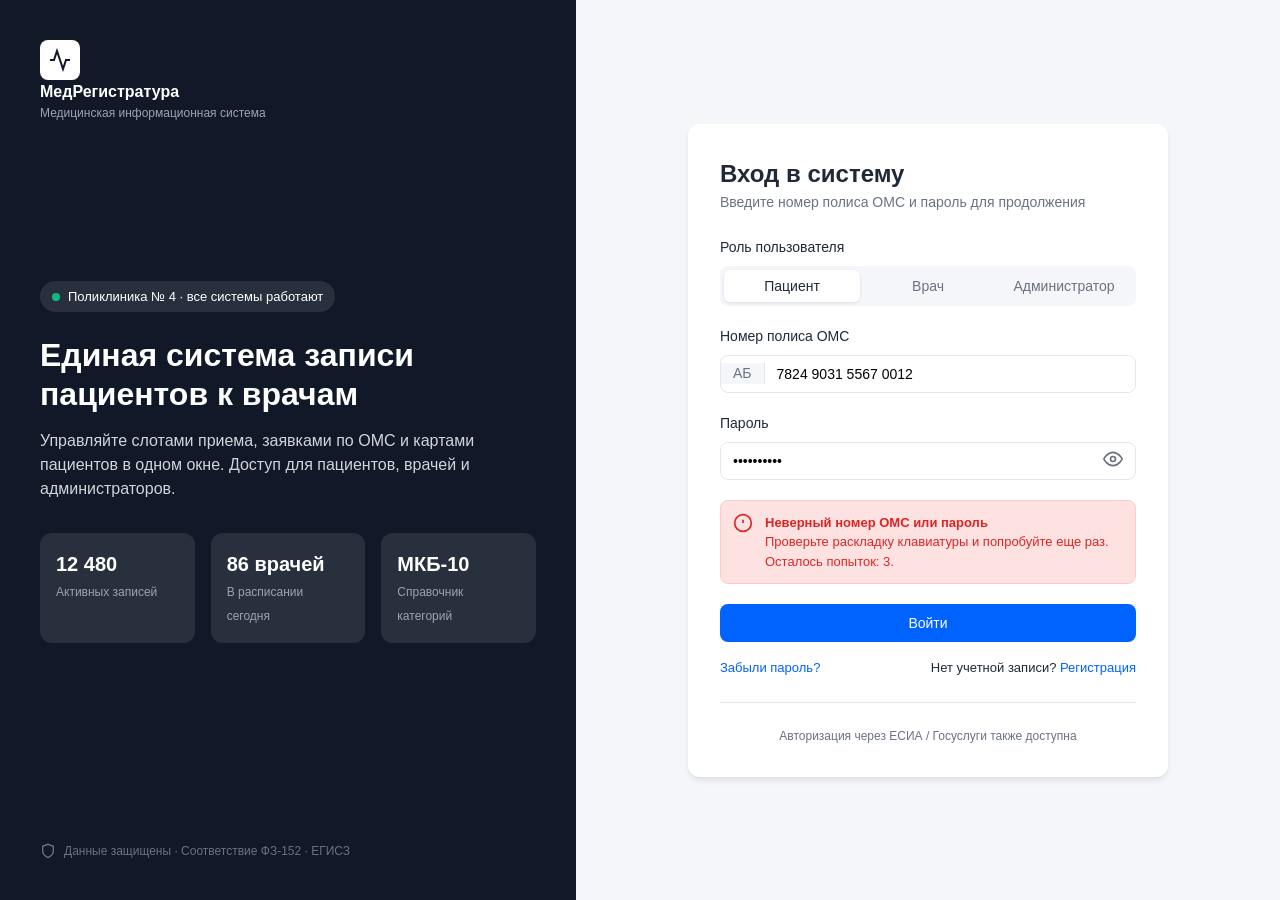
==== commit 35486702: "Update index.html" ====
--- a/frontend-v2/index.html
+++ b/frontend-v2/index.html
@@ -110,5 +110,10 @@
             </div>
         </main>
     </div>
+            </main>
+    </div>
+    
+    <!-- ВОТ ЭТА СТРОКА ОБЯЗАТЕЛЬНА! -->
+    <script src="script.js"></script>
 </body>
 </html>
--- a/frontend-v2/css/styles.css
+++ b/frontend-v2/css/styles.css
@@ -1,550 +1,253 @@
-/* =========================================================
-   МедРегистратура — дизайн-токены
-   ========================================================= */
+/* --- Базовые переменные --- */
 :root {
-  --c-bg: #f1f5fa;
-  --c-surface: #ffffff;
-  --c-navy: #0d2142;
-  --c-text: #0f1d36;
-  --c-muted: #64748b;
-  --c-border: #e2e8f0;
-  --c-subtle: #eef2f7;
-
-  --c-primary: #1366d6;
-  --c-primary-hover: #0f57b8;
-  --c-primary-soft: #e8f1fe;
-
-  --c-danger: #dc2626;
-  --c-danger-soft: #fde8e8;
-  --c-success: #16a34a;
-  --c-success-soft: #e3f6ea;
-  --c-warn: #d9700a;
-  --c-warn-soft: #fff1de;
-
-  --radius-sm: 8px;
-  --radius: 12px;
-  --radius-lg: 20px;
-  --shadow: 0 1px 2px rgba(15, 29, 54, 0.06);
-  --ring: 0 0 0 3px rgba(19, 102, 214, 0.18);
-
-  --font: "Inter", system-ui, -apple-system, "Segoe UI", Roboto, sans-serif;
+    --bg: #F4F6F9;
+    --surface: #FFFFFF;
+    --text: #1F2937;
+    --text-muted: #6B7280;
+    --primary: #0062FF;
+    --primary-hover: #0052D6;
+    --danger: #DC2626;
+    --danger-bg: #FEE2E2;
+    --border: #E5E7EB;
+    --radius: 12px;
+    --font: 'Inter', -apple-system, BlinkMacSystemFont, "Segoe UI", Roboto, sans-serif;
 }
 
-/* =========================================================
-   Сброс и база
-   ========================================================= */
-*, *::before, *::after { box-sizing: border-box; }
-
-body {
-  margin: 0;
-  font-family: var(--font);
-  font-size: 16px;
-  line-height: 1.5;
-  color: var(--c-text);
-  background: var(--c-bg);
-  -webkit-font-smoothing: antialiased;
+* { margin: 0; padding: 0; box-sizing: border-box; }
+body { font-family: var(--font); background: var(--bg); color: var(--text); line-height: 1.5; -webkit-font-smoothing: antialiased; }
+a { text-decoration: none; color: inherit; }
+ul { list-style: none; }
+button { cursor: pointer; font-family: inherit; border: none; background: none; }
+
+.container { max-width: 1200px; margin: 0 auto; padding: 0 20px; }
+
+/* --- Общие компоненты --- */
+.btn { display: inline-flex; align-items: center; justify-content: center; gap: 8px; padding: 10px 20px; border-radius: 8px; font-weight: 500; font-size: 14px; transition: all 0.2s; border: 1px solid transparent; }
+.btn-primary { background: var(--primary); color: #fff; }
+.btn-primary:hover { background: var(--primary-hover); }
+.btn-outline { background: var(--surface); border-color: var(--border); color: var(--text); }
+.btn-outline:hover { background: var(--bg); }
+.btn-danger { background: var(--danger); color: #fff; }
+.btn-danger-outline { border-color: var(--danger); color: var(--danger); background: transparent; }
+.btn-danger-outline:hover { background: var(--danger-bg); }
+.btn-block { width: 100%; }
+
+.card { background: var(--surface); border: 1px solid var(--border); border-radius: var(--radius); padding: 24px; margin-bottom: 24px; }
+.card-title { font-size: 18px; font-weight: 600; margin-bottom: 16px; }
+
+.badge { display: inline-flex; align-items: center; gap: 6px; padding: 4px 10px; border-radius: 20px; font-size: 13px; font-weight: 500; }
+.badge-dot { width: 6px; height: 6px; border-radius: 50%; background: currentColor; }
+.badge-primary { background: #E0F0FF; color: var(--primary); }
+.badge-success { background: #E0FCE0; color: #059669; }
+.badge-warning { background: #FFF0E0; color: #D97706; }
+.badge-secondary { background: #F3F4F6; color: var(--text-muted); }
+.badge-danger { background: var(--danger-bg); color: var(--danger); }
+
+/* --- Шапка приложения --- */
+.app-header { background: var(--surface); border-bottom: 1px solid var(--border); position: sticky; top: 0; z-index: 100; }
+.header-inner { display: flex; align-items: center; justify-content: space-between; height: 72px; }
+.logo { display: flex; align-items: center; gap: 12px; }
+.logo-icon { width: 40px; height: 40px; background: var(--primary); color: #fff; border-radius: 8px; display: flex; align-items: center; justify-content: center; }
+.logo-icon svg { width: 24px; height: 24px; }
+.logo-text { display: flex; flex-direction: column; }
+.logo-title { font-weight: 600; font-size: 16px; }
+.logo-subtitle { font-size: 12px; color: var(--text-muted); }
+.main-nav { display: none; gap: 24px; }
+.nav-link { font-size: 15px; color: var(--text-muted); font-weight: 500; }
+.nav-link.active, .nav-link:hover { color: var(--primary); }
+.user-menu { display: flex; align-items: center; gap: 16px; }
+.icon-btn { width: 40px; height: 40px; border-radius: 50%; border: 1px solid var(--border); display: flex; align-items: center; justify-content: center; color: var(--text-muted); }
+.icon-btn:hover { background: var(--bg); }
+.icon-btn svg { width: 20px; height: 20px; }
+.user-profile { display: flex; align-items: center; gap: 12px; }
+.avatar { width: 40px; height: 40px; background: #E0F0FF; color: var(--primary); border-radius: 50%; display: flex; align-items: center; justify-content: center; font-weight: 600; font-size: 14px; }
+.avatar-dark { background: #1F2937; color: #fff; }
+.avatar-lg { width: 56px; height: 56px; font-size: 18px; }
+.user-info { display: none; flex-direction: column; }
+.user-name { font-weight: 600; font-size: 14px; }
+.user-role { font-size: 12px; color: var(--text-muted); }
+
+/* --- Контент --- */
+.page-content { padding: 32px 0; }
+.page-header { display: flex; flex-direction: column; gap: 16px; margin-bottom: 24px; }
+.page-title { font-size: 24px; font-weight: 600; }
+.page-subtitle { font-size: 14px; color: var(--text-muted); }
+.breadcrumbs { font-size: 13px; color: var(--text-muted); margin-bottom: 16px; }
+.breadcrumbs a:hover { color: var(--primary); }
+.breadcrumbs span { margin: 0 8px; }
+
+/* --- Фильтры и таблица --- */
+.filter-bar { display: flex; flex-direction: column; gap: 12px; background: var(--surface); padding: 16px; border-radius: var(--radius); border: 1px solid var(--border); margin-bottom: 24px; }
+.search-box { position: relative; display: flex; align-items: center; flex: 1; }
+.search-icon { position: absolute; left: 12px; color: var(--text-muted); }
+.search-box input { width: 100%; padding: 10px 12px 10px 40px; border: 1px solid var(--border); border-radius: 8px; font-size: 14px; outline: none; }
+.search-box input:focus { border-color: var(--primary); }
+.search-box kbd { position: absolute; right: 12px; font-size: 12px; color: var(--text-muted); background: var(--bg); padding: 2px 6px; border-radius: 4px; border: 1px solid var(--border); }
+.filter-controls { display: flex; flex-direction: column; gap: 12px; }
+.select-control { padding: 10px 36px 10px 12px; border: 1px solid var(--border); border-radius: 8px; font-size: 14px; background: var(--surface); outline: none; appearance: none; cursor: pointer; }
+.w-100 { width: 100%; }
+
+.status-legend { display: flex; flex-wrap: wrap; align-items: center; gap: 8px; margin-bottom: 16px; font-size: 13px; color: var(--text-muted); }
+
+.table-card { background: var(--surface); border-radius: var(--radius); border: 1px solid var(--border); overflow: hidden; }
+.table-header { display: none; }
+.table-list { display: flex; flex-direction: column; }
+.table-row { display: flex; flex-direction: column; padding: 16px; border-bottom: 1px solid var(--border); gap: 12px; }
+.table-row:last-child { border-bottom: none; }
+.cell { display: flex; flex-direction: column; gap: 4px; }
+.cell::before { content: attr(data-label); font-size: 11px; text-transform: uppercase; color: var(--text-muted); font-weight: 600; letter-spacing: 0.5px; }
+.cell-main { font-size: 14px; font-weight: 500; }
+.cell-sub { font-size: 13px; color: var(--text-muted); }
+.link { color: var(--primary); font-weight: 500; }
+.link:hover { text-decoration: underline; }
+.table-footer { display: flex; flex-direction: column; align-items: center; gap: 16px; padding: 16px; border-top: 1px solid var(--border); }
+.table-info { font-size: 13px; color: var(--text-muted); }
+.pagination { display: flex; gap: 8px; }
+.page-btn { width: 32px; height: 32px; border-radius: 6px; border: 1px solid var(--border); background: var(--surface); display: flex; align-items: center; justify-content: center; font-size: 13px; }
+.page-btn.active { background: var(--primary); color: #fff; border-color: var(--primary); }
+.page-btn.next { width: auto; padding: 0 12px; }
+
+/* --- Формы --- */
+.form-group { margin-bottom: 20px; }
+.form-group label { display: block; font-size: 14px; font-weight: 500; margin-bottom: 8px; }
+.form-row { display: flex; flex-direction: column; gap: 16px; }
+.input-control { width: 100%; padding: 10px 12px; border: 1px solid var(--border); border-radius: 8px; font-size: 14px; outline: none; background: var(--surface); }
+.input-control:focus { border-color: var(--primary); }
+textarea.input-control { resize: vertical; }
+
+/* --- Авторизация --- */
+.auth-page { min-height: 100vh; }
+.auth-layout { display: flex; flex-direction: column; min-height: 100vh; }
+.auth-sidebar { display: none; background: #111827; color: #fff; padding: 40px; flex-direction: column; justify-content: space-between; }
+.auth-sidebar .logo-icon { background: #fff; color: #111827; }
+.auth-sidebar .logo-subtitle { color: #9CA3AF; }
+.auth-heading { font-size: 32px; font-weight: 700; line-height: 1.2; margin: 24px 0 16px; }
+.auth-description { color: #D1D5DB; font-size: 16px; margin-bottom: 32px; }
+.auth-stats { display: flex; gap: 16px; }
+.stat-card { background: rgba(255, 255, 255, 0.1); padding: 16px; border-radius: var(--radius); flex: 1; }
+.stat-value { display: block; font-size: 20px; font-weight: 700; }
+.stat-label { font-size: 12px; color: #9CA3AF; }
+.auth-footer { font-size: 12px; color: #6B7280; display: flex; align-items: center; gap: 8px; margin-top: 40px; }
+.status-pill { display: inline-flex; align-items: center; gap: 8px; background: rgba(255, 255, 255, 0.1); padding: 6px 12px; border-radius: 20px; font-size: 13px; }
+.status-dot { width: 8px; height: 8px; background: #10B981; border-radius: 50%; }
+.auth-main { flex: 1; display: flex; align-items: center; justify-content: center; padding: 20px; }
+.auth-card { background: var(--surface); border-radius: var(--radius); padding: 32px; width: 100%; max-width: 480px; box-shadow: 0 4px 6px -1px rgba(0, 0, 0, 0.1); }
+.auth-card-header { margin-bottom: 24px; }
+.auth-card-header h2 { font-size: 24px; font-weight: 600; }
+.auth-card-header p { color: var(--text-muted); font-size: 14px; }
+.role-switcher { display: flex; background: var(--bg); padding: 4px; border-radius: 8px; }
+.role-btn { flex: 1; padding: 8px; border-radius: 6px; font-size: 14px; font-weight: 500; color: var(--text-muted); }
+.role-btn.active { background: var(--surface); color: var(--text); box-shadow: 0 1px 3px rgba(0, 0, 0, 0.1); }
+.input-group { display: flex; align-items: center; border: 1px solid var(--border); border-radius: 8px; overflow: hidden; }
+.input-prefix { padding: 0 12px; background: var(--bg); border-right: 1px solid var(--border); font-size: 14px; color: var(--text-muted); }
+.input-group input { flex: 1; padding: 10px 12px; border: none; outline: none; font-size: 14px; }
+.input-suffix { padding: 0 12px; color: var(--text-muted); }
+.alert-error { display: flex; gap: 12px; background: var(--danger-bg); border: 1px solid #FECACA; border-radius: 8px; padding: 12px; margin-bottom: 20px; font-size: 13px; color: var(--danger); }
+.alert-error svg { flex-shrink: 0; }
+.auth-links { display: flex; justify-content: space-between; font-size: 13px; margin-top: 16px; }
+.auth-links a { color: var(--primary); font-weight: 500; }
+.auth-divider { text-align: center; font-size: 12px; color: var(--text-muted); margin-top: 24px; padding-top: 24px; border-top: 1px solid var(--border); }
+
+/* --- Запись на прием --- */
+.booking-layout { display: flex; flex-direction: column; gap: 24px; }
+.doctor-selector { display: flex; flex-direction: column; gap: 12px; }
+.doctor-option { display: flex; align-items: center; gap: 16px; padding: 16px; border: 1px solid var(--border); border-radius: var(--radius); cursor: pointer; transition: border-color 0.2s; }
+.doctor-option.selected { border-color: var(--primary); background: #F0F7FF; }
+.doctor-option input { display: none; }
+.doctor-avatar { width: 48px; height: 48px; background: #E0F0FF; color: var(--primary); border-radius: 50%; display: flex; align-items: center; justify-content: center; font-weight: 600; font-size: 16px; flex-shrink: 0; }
+.doctor-info { display: flex; flex-direction: column; }
+.doctor-name { font-weight: 500; font-size: 14px; }
+.doctor-meta { font-size: 12px; color: var(--text-muted); }
+.date-tabs { display: flex; gap: 8px; margin-bottom: 16px; }
+.date-tab { padding: 8px 16px; border: 1px solid var(--border); border-radius: 8px; font-size: 14px; background: var(--surface); }
+.date-tab.active { background: var(--primary); color: #fff; border-color: var(--primary); }
+.slot-date-label { font-size: 14px; font-weight: 500; margin-bottom: 8px; }
+.slot-legend { display: flex; gap: 16px; font-size: 12px; color: var(--text-muted); margin-bottom: 16px; }
+.legend-item { display: flex; align-items: center; gap: 4px; }
+.dot { width: 8px; height: 8px; border-radius: 50%; }
+.dot-primary { background: var(--primary); }
+.dot-secondary { background: var(--border); }
+.slots-grid { display: grid; grid-template-columns: repeat(4, 1fr); gap: 8px; margin-bottom: 16px; }
+.slot { padding: 8px; border: 1px solid var(--border); border-radius: 8px; font-size: 13px; background: var(--surface); }
+.slot:hover:not(.disabled) { border-color: var(--primary); color: var(--primary); }
+.slot.disabled { background: var(--bg); color: var(--text-muted); cursor: not-allowed; }
+.selected-slot-info { display: flex; align-items: center; gap: 8px; background: #F0F7FF; padding: 12px; border-radius: 8px; font-size: 13px; color: var(--primary); margin-bottom: 16px; }
+.form-actions { display: flex; gap: 12px; }
+
+/* --- Детальная информация --- */
+.detail-layout { display: flex; flex-direction: column; gap: 24px; }
+.info-grid { display: flex; flex-direction: column; gap: 24px; }
+.info-label { font-size: 11px; text-transform: uppercase; color: var(--text-muted); font-weight: 600; letter-spacing: 0.5px; display: block; margin-bottom: 8px; }
+.person-info { display: flex; gap: 16px; align-items: flex-start; }
+.person-name { font-weight: 600; font-size: 16px; }
+.person-meta { font-size: 13px; color: var(--text-muted); margin-bottom: 8px; }
+.person-contacts { display: flex; flex-direction: column; gap: 4px; font-size: 13px; }
+.complaint-box { background: var(--bg); padding: 16px; border-radius: 8px; font-size: 14px; line-height: 1.6; margin: 12px 0; }
+.tag-list { display: flex; gap: 8px; flex-wrap: wrap; }
+.tag { font-size: 12px; padding: 4px 10px; background: var(--bg); border-radius: 20px; color: var(--text-muted); }
+.tag-primary { background: #E0F0FF; color: var(--primary); }
+.status-header { display: flex; align-items: center; justify-content: space-between; margin-bottom: 8px; }
+.text-sm { font-size: 12px; }
+.progress-steps { display: flex; justify-content: space-between; margin-top: 16px; font-size: 12px; color: var(--text-muted); position: relative; }
+.progress-steps::before { content: ''; position: absolute; top: 50%; left: 0; right: 0; height: 2px; background: var(--border); z-index: 0; }
+.step { background: var(--surface); padding: 0 8px; position: relative; z-index: 1; }
+.step.done { color: var(--primary); font-weight: 500; }
+.step.active { color: var(--primary); font-weight: 600; }
+.chat-header { display: flex; align-items: center; justify-content: space-between; }
+.chat-messages { display: flex; flex-direction: column; gap: 12px; max-height: 300px; overflow-y: auto; margin-bottom: 16px; }
+.message { padding: 12px; border-radius: 12px; font-size: 14px; max-width: 85%; }
+.message-incoming { background: var(--bg); align-self: flex-start; border-bottom-left-radius: 4px; }
+.message-outgoing { background: var(--primary); color: #fff; align-self: flex-end; border-bottom-right-radius: 4px; }
+.message-time { display: block; font-size: 11px; margin-top: 4px; opacity: 0.7; }
+.chat-input { display: flex; gap: 8px; }
+.chat-input input { flex: 1; padding: 10px 12px; border: 1px solid var(--border); border-radius: 8px; outline: none; }
+.chat-input button { width: 40px; height: 40px; border-radius: 8px; background: var(--primary); color: #fff; display: flex; align-items: center; justify-content: center; }
+
+/* --- Редактирование и опасная зона --- */
+.edit-form-card { max-width: 100%; }
+.status-field { display: flex; flex-direction: column; gap: 4px; padding: 12px; border: 1px solid var(--border); border-radius: 8px; }
+.danger-zone { border-color: #FECACA; }
+.text-danger { color: var(--danger); }
+.danger-action { display: flex; flex-direction: column; gap: 16px; margin-top: 16px; padding-top: 16px; border-top: 1px solid #FECACA; }
+
+/* --- Модальное окно --- */
+.modal-overlay { position: fixed; top: 0; left: 0; right: 0; bottom: 0; background: rgba(0, 0, 0, 0.5); display: none; align-items: center; justify-content: center; padding: 20px; z-index: 1000; }
+.modal-overlay.active { display: flex; }
+.modal { background: var(--surface); border-radius: var(--radius); padding: 32px; max-width: 480px; width: 100%; box-shadow: 0 20px 25px -5px rgba(0, 0, 0, 0.1); }
+.modal-icon { width: 48px; height: 48px; border-radius: 50%; display: flex; align-items: center; justify-content: center; margin-bottom: 16px; }
+.modal-icon-danger { background: var(--danger-bg); color: var(--danger); }
+.modal h2 { font-size: 20px; font-weight: 600; margin-bottom: 8px; }
+.modal-record-info { display: flex; align-items: center; gap: 8px; background: var(--bg); padding: 12px; border-radius: 8px; font-size: 13px; margin: 16px 0; }
+.modal-actions { display: flex; flex-direction: column; gap: 12px; }
+
+/* --- Медиа-запросы --- */
+@media (min-width: 768px) {
+    .page-header { flex-direction: row; justify-content: space-between; align-items: flex-start; }
+    .filter-bar { flex-direction: row; align-items: center; }
+    .filter-controls { flex-direction: row; }
+    .table-header { display: grid; grid-template-columns: 1fr 2fr 2fr 1.5fr 1.5fr; padding: 16px; background: #F8FAFC; border-bottom: 1px solid var(--border); font-size: 11px; text-transform: uppercase; color: var(--text-muted); font-weight: 600; }
+    .table-row { display: grid; grid-template-columns: 1fr 2fr 2fr 1.5fr 1.5fr; align-items: center; padding: 16px; gap: 0; }
+    .cell::before { display: none; }
+    .table-footer { flex-direction: row; justify-content: space-between; }
+    .form-row { flex-direction: row; }
+    .form-row .form-group { flex: 1; }
+    .booking-layout { flex-direction: row; align-items: flex-start; }
+    .booking-layout > .card { flex: 2; }
+    .booking-layout > aside { flex: 1; }
+    .detail-layout { flex-direction: row; align-items: flex-start; }
+    .detail-main { flex: 2; }
+    .detail-sidebar { flex: 1; }
+    .info-grid { flex-direction: row; }
+    .info-grid > div { flex: 1; }
+    .danger-action { flex-direction: row; justify-content: space-between; align-items: center; }
+    .modal-actions { flex-direction: row; justify-content: flex-end; }
 }
 
-h1, h2, h3, p, figure { margin: 0; }
-ul, ol { margin: 0; padding: 0; list-style: none; }
-button, input, select, textarea { font: inherit; color: inherit; }
-a { color: var(--c-primary); text-decoration: none; }
-a:hover { text-decoration: underline; }
-:focus-visible { outline: 3px solid rgba(19, 102, 214, 0.45); outline-offset: 2px; }
-
-.sr-only {
-  position: absolute; width: 1px; height: 1px; padding: 0; margin: -1px;
-  overflow: hidden; clip: rect(0 0 0 0); white-space: nowrap; border: 0;
+@media (min-width: 1024px) {
+    .main-nav { display: flex; }
+    .user-info { display: flex; }
+    .auth-layout { flex-direction: row; }
+    .auth-sidebar { display: flex; width: 45%; }
+    .auth-main { width: 55%; }
+    .table-header, .table-row { grid-template-columns: 100px 2.5fr 2.5fr 1.5fr 1.5fr; }
 }
-
-.icon {
-  width: 20px; height: 20px; flex: none;
-  fill: none; stroke: currentColor; stroke-width: 2;
-  stroke-linecap: round; stroke-linejoin: round;
-}
-.icon--sm { width: 16px; height: 16px; }
-.icon--lg { width: 26px; height: 26px; }
-
-.muted { color: var(--c-muted); }
-
-/* Навигация по демо-экранам */
-.demo-nav {
-  position: sticky; top: 0; z-index: 100;
-  display: flex; gap: 6px; overflow-x: auto;
-  padding: 10px 16px; background: #0a1730;
-}
-.demo-nav a {
-  padding: 6px 14px; border-radius: 999px;
-  color: #cbd5e1; font-size: 14px; white-space: nowrap;
-}
-.demo-nav a:hover { background: rgba(255, 255, 255, 0.08); color: #fff; text-decoration: none; }
-
-.screen { position: relative; min-height: 100vh; }
-.screen + .screen { border-top: 8px solid #cfd8e5; }
-
-/* =========================================================
-   Общие компоненты
-   ========================================================= */
-.card {
-  background: var(--c-surface);
-  border: 1px solid var(--c-border);
-  border-radius: var(--radius-lg);
-  box-shadow: var(--shadow);
-}
-.card-body { padding: 20px; display: flex; flex-direction: column; gap: 20px; }
-.card-title { font-size: 20px; font-weight: 600; line-height: 1.3; }
-.eyebrow {
-  font-size: 13px; font-weight: 600; letter-spacing: 0.06em;
-  text-transform: uppercase; color: var(--c-muted);
-}
-
-/* Бренд */
-.brand { display: flex; align-items: center; gap: 12px; color: inherit; }
-.brand:hover { text-decoration: none; }
-.brand__logo {
-  width: 44px; height: 44px; flex: none;
-  display: grid; place-items: center;
-  border-radius: var(--radius); background: var(--c-primary); color: #fff;
-}
-.brand__name { display: block; font-size: 17px; font-weight: 600; line-height: 1.25; }
-.brand__tagline { display: block; font-size: 14px; color: var(--c-muted); }
-
-.brand--light .brand__logo {
-  width: 56px; height: 56px; border-radius: 16px;
-  background: rgba(255, 255, 255, 0.08);
-  border: 1px solid rgba(255, 255, 255, 0.18);
-}
-.brand--light .brand__name { font-size: 20px; }
-.brand--light .brand__tagline { font-size: 16px; color: #94a3b8; }
-
-/* Кнопки */
-.btn {
-  display: inline-flex; align-items: center; justify-content: center; gap: 10px;
-  min-height: 48px; padding: 12px 24px;
-  border: 1px solid transparent; border-radius: var(--radius);
-  font-size: 16px; font-weight: 600; line-height: 1.2;
-  white-space: nowrap; cursor: pointer;
-  transition: background-color .15s, border-color .15s, color .15s;
-}
-.btn:hover { text-decoration: none; }
-.btn--primary { background: var(--c-primary); color: #fff; }
-.btn--primary:hover { background: var(--c-primary-hover); }
-.btn--secondary { background: #fff; border-color: var(--c-border); color: var(--c-text); }
-.btn--secondary:hover { background: var(--c-subtle); }
-.btn--soft { background: var(--c-primary-soft); border-color: #bcd5f7; color: var(--c-primary); }
-.btn--soft:hover { background: #dbe9fd; }
-.btn--danger { background: var(--c-danger); color: #fff; }
-.btn--danger:hover { background: #b91c1c; }
-.btn--danger-outline { background: #fff; border-color: #f5b5b5; color: var(--c-danger); }
-.btn--danger-outline:hover { background: var(--c-danger-soft); }
-.btn--block { width: 100%; }
-
-.icon-btn {
-  width: 44px; height: 44px; flex: none;
-  display: grid; place-items: center;
-  border: 1px solid var(--c-border); border-radius: var(--radius);
-  background: #fff; color: var(--c-muted); cursor: pointer;
-}
-.icon-btn:hover { background: var(--c-subtle); color: var(--c-text); }
-.icon-btn--ghost { border: 0; background: transparent; }
-.icon-btn--ghost:hover { background: var(--c-subtle); }
-.icon-btn--primary { color: var(--c-primary); }
-
-/* Поля формы */
-.form { display: flex; flex-direction: column; gap: 20px; }
-.field { display: flex; flex-direction: column; gap: 8px; min-width: 0; margin: 0; padding: 0; border: 0; }
-.label { padding: 0; font-size: 15px; font-weight: 500; }
-.hint { font-size: 14px; color: var(--c-muted); }
-
-.input, .select, .textarea {
-  width: 100%; min-height: 48px; padding: 12px 16px;
-  border: 1px solid var(--c-border); border-radius: var(--radius);
-  background-color: #fff; font-size: 16px;
-  transition: border-color .15s, box-shadow .15s;
-}
-.input::placeholder, .textarea::placeholder { color: #8a98ad; }
-.input:focus, .select:focus, .textarea:focus {
-  outline: none; border-color: var(--c-primary); box-shadow: var(--ring);
-}
-.input[aria-invalid="true"] { border-color: #f1a7a7; }
-
-.select {
-  appearance: none; cursor: pointer; padding-right: 44px;
-  background-image: url("data:image/svg+xml,%3Csvg xmlns='http://www.w3.org/2000/svg' viewBox='0 0 24 24' fill='none' stroke='%2364748b' stroke-width='2' stroke-linecap='round' stroke-linejoin='round'%3E%3Cpath d='m6 9 6 6 6-6'/%3E%3C/svg%3E");
-  background-repeat: no-repeat; background-position: right 16px center; background-size: 18px;
-}
-.select--success {
-  border-color: #86d4a3; background-color: #eefaf2; color: #15803d; font-weight: 600;
-}
-.textarea { min-height: 120px; resize: vertical; }
-
-.input-group { position: relative; display: flex; align-items: center; }
-.input-group__icon { position: absolute; left: 16px; color: var(--c-muted); pointer-events: none; }
-.input-group--icon .input { padding-left: 48px; }
-.input-group--action .input { padding-right: 56px; }
-.input-group__action { position: absolute; right: 6px; }
-.input-group__kbd {
-  position: absolute; right: 12px;
-  padding: 2px 8px; border: 1px solid var(--c-border); border-radius: 6px;
-  font-family: inherit; font-size: 12px; color: var(--c-muted); background: #fff;
-}
-.input-group--kbd .input { padding-right: 72px; }
-
-.form-row { display: grid; gap: 16px; }
-
-/* Сегментированный переключатель (radio) */
-.segmented {
-  display: grid; grid-auto-flow: column; grid-auto-columns: 1fr; gap: 4px;
-  padding: 4px; border-radius: var(--radius); background: var(--c-subtle);
-}
-.segmented label { position: relative; cursor: pointer; }
-.segmented input { position: absolute; inset: 0; margin: 0; opacity: 0; cursor: pointer; }
-.segmented span {
-  display: block; padding: 10px 6px; border-radius: 9px;
-  text-align: center; font-size: 14px; font-weight: 500; white-space: nowrap;
-  color: var(--c-muted); transition: background-color .15s, color .15s;
-}
-.segmented input:checked + span {
-  background: #fff; color: var(--c-primary);
-  box-shadow: 0 1px 3px rgba(15, 29, 54, 0.12);
-}
-.segmented input:focus-visible + span { outline: 3px solid rgba(19, 102, 214, 0.45); }
-.segmented--sm span { padding: 6px 14px; font-size: 14px; }
-
-/* Уведомления */
-.alert { display: flex; gap: 12px; padding: 16px; border: 1px solid; border-radius: var(--radius); }
-.alert__title { font-weight: 600; }
-.alert__text { font-size: 14px; }
-.alert--danger { background: var(--c-danger-soft); border-color: #f6b4b4; color: var(--c-danger); }
-.alert--info { align-items: center; background: #f1f7ff; border-color: #c7dcfa; color: var(--c-text); }
-.alert--info .icon { color: var(--c-primary); }
-
-/* Бейджи статусов */
-.badge {
-  display: inline-flex; align-items: center; gap: 8px;
-  padding: 4px 12px; border-radius: 999px;
-  font-size: 14px; font-weight: 500; white-space: nowrap;
-}
-.badge::before { content: ""; width: 6px; height: 6px; border-radius: 50%; background: currentColor; }
-.badge--plain::before { display: none; }
-.badge--init { background: #eceff4; color: #4b5a70; }
-.badge--confirmed { background: #e1edfd; color: var(--c-primary); }
-.badge--progress { background: var(--c-warn-soft); color: var(--c-warn); }
-.badge--done { background: var(--c-success-soft); color: #15803d; }
-.badge--blocked { background: var(--c-danger-soft); color: var(--c-danger); }
-
-.tags { display: flex; flex-wrap: wrap; gap: 10px; }
-
-/* Аватары */
-.avatar {
-  width: 44px; height: 44px; flex: none;
-  display: grid; place-items: center; border-radius: 50%;
-  font-weight: 600; background: var(--c-primary-soft); color: var(--c-primary);
-}
-.avatar--lg { width: 64px; height: 64px; font-size: 20px; }
-.avatar--primary { background: var(--c-primary); color: #fff; }
-.avatar--navy { background: var(--c-navy); color: #fff; }
-.avatar--muted { background: var(--c-subtle); color: var(--c-text); }
-
-/* =========================================================
-   Шапка приложения
-   ========================================================= */
-.app-header {
-  display: grid; grid-template-columns: 1fr auto;
-  grid-template-areas: "brand actions" "nav nav";
-  align-items: center; gap: 12px 24px;
-  padding: 12px 16px; background: #fff; border-bottom: 1px solid var(--c-border);
-}
-.app-header .brand { grid-area: brand; }
-.app-nav { grid-area: nav; overflow-x: auto; margin-inline: -16px; padding-inline: 12px; }
-.app-nav ul { display: flex; gap: 4px; }
-.app-nav a {
-  display: block; padding: 8px 12px; border-radius: var(--radius-sm);
-  color: var(--c-muted); font-weight: 500; white-space: nowrap;
-}
-.app-nav a:hover { background: var(--c-subtle); color: var(--c-text); text-decoration: none; }
-.app-nav a[aria-current="page"] { color: var(--c-primary); }
-.app-header__actions { grid-area: actions; display: flex; align-items: center; gap: 12px; }
-.user { display: flex; align-items: center; gap: 12px; }
-.user__meta { display: none; }
-.user__name { display: block; font-weight: 600; line-height: 1.25; }
-.user__role { display: block; font-size: 14px; color: var(--c-muted); }
-
-/* =========================================================
-   Страница
-   ========================================================= */
-.page {
-  width: 100%; max-width: 1240px; margin: 0 auto;
-  padding: 24px 16px 56px;
-  display: flex; flex-direction: column; gap: 24px;
-}
-.page-head { display: flex; flex-wrap: wrap; align-items: flex-end; justify-content: space-between; gap: 16px; }
-.page-title { font-size: clamp(24px, 3vw, 30px); font-weight: 700; line-height: 1.2; letter-spacing: -0.02em; }
-.page-subtitle { margin-top: 6px; color: var(--c-muted); }
-.page-head__actions { display: flex; flex-wrap: wrap; gap: 12px; }
-
-.breadcrumbs ol { display: flex; flex-wrap: wrap; gap: 8px; font-size: 14px; color: var(--c-muted); }
-.breadcrumbs li + li::before { content: "/"; margin-right: 8px; color: #94a3b8; }
-.breadcrumbs a { color: var(--c-muted); }
-.breadcrumbs [aria-current="page"] { color: var(--c-text); font-weight: 500; }
-
-.layout { display: grid; gap: 24px; align-items: start; }
-.stack { display: flex; flex-direction: column; gap: 24px; }
-
-/* =========================================================
-   1. Вход
-   ========================================================= */
-.auth { display: grid; min-height: 100vh; }
-.auth__promo {
-  display: flex; flex-direction: column; gap: 40px;
-  padding: 32px 20px; background: var(--c-navy); color: #fff;
-}
-.auth__promo-body { display: flex; flex-direction: column; gap: 20px; }
-.pill {
-  align-self: flex-start; display: inline-flex; align-items: center; gap: 10px;
-  padding: 6px 16px; border-radius: 999px; font-size: 14px;
-  background: rgba(255, 255, 255, 0.06); border: 1px solid rgba(255, 255, 255, 0.18);
-}
-.dot { width: 8px; height: 8px; border-radius: 50%; flex: none; }
-.dot--green { background: #22c55e; }
-.auth__headline { font-size: clamp(28px, 4vw, 40px); font-weight: 700; line-height: 1.2; letter-spacing: -0.02em; }
-.auth__lead { max-width: 46ch; font-size: 17px; line-height: 1.65; color: #94a3b8; }
-.stats { display: grid; grid-template-columns: repeat(auto-fit, minmax(140px, 1fr)); gap: 12px; }
-.stat {
-  display: flex; flex-direction: column; gap: 4px; padding: 20px;
-  border-radius: var(--radius); background: rgba(255, 255, 255, 0.06);
-  border: 1px solid rgba(255, 255, 255, 0.12);
-}
-.stat strong { font-size: 24px; font-weight: 600; line-height: 1.2; }
-.stat span { font-size: 14px; color: #94a3b8; }
-.auth__footnote { display: flex; align-items: center; gap: 8px; margin-top: auto; font-size: 14px; color: #94a3b8; }
-
-.auth__main { display: grid; place-items: center; padding: 24px 16px 48px; }
-.auth-card { width: 100%; max-width: 540px; padding: 28px 20px; }
-.auth-card__title { font-size: clamp(26px, 3vw, 32px); font-weight: 700; letter-spacing: -0.02em; }
-.auth-card__subtitle { margin-top: 8px; color: var(--c-muted); }
-.auth-card__links {
-  display: flex; flex-wrap: wrap; justify-content: space-between; gap: 8px 16px; font-weight: 500;
-}
-.auth-card__note {
-  display: flex; align-items: center; gap: 10px;
-  padding-top: 24px; border-top: 1px solid var(--c-border);
-  font-size: 14px; color: var(--c-muted);
-}
-
-/* =========================================================
-   2. Список заявок
-   ========================================================= */
-.filters { display: grid; gap: 12px; padding: 16px; }
-.legend { display: flex; flex-wrap: wrap; align-items: center; gap: 8px; }
-.legend__title { margin-right: 4px; font-size: 14px; color: var(--c-muted); }
-.legend ul { display: flex; flex-wrap: wrap; gap: 8px; }
-
-.table-card { overflow: hidden; }
-.table { width: 100%; border-collapse: collapse; }
-.table thead { position: absolute; width: 1px; height: 1px; overflow: hidden; clip: rect(0 0 0 0); }
-.table tbody tr {
-  display: grid; grid-template-columns: 1fr auto;
-  grid-template-areas: "id status" "patient patient" "doctor doctor" "date date";
-  gap: 8px 16px; padding: 16px 20px; border-bottom: 1px solid var(--c-border);
-}
-.table tbody tr:hover { background: #f8fafc; }
-.table td { display: block; padding: 0; }
-.cell-id { grid-area: id; font-weight: 600; }
-.cell-patient { grid-area: patient; }
-.cell-doctor { grid-area: doctor; }
-.cell-date { grid-area: date; }
-.cell-status { grid-area: status; }
-.cell-primary { display: block; font-weight: 500; }
-.cell-secondary { display: block; font-size: 14px; color: var(--c-muted); }
-
-.table-footer {
-  display: flex; flex-wrap: wrap; align-items: center; justify-content: space-between;
-  gap: 12px; padding: 16px 20px; font-size: 14px; color: var(--c-muted);
-}
-.pagination ul { display: flex; align-items: center; gap: 8px; }
-.pagination a {
-  min-width: 40px; height: 40px; padding: 0 12px;
-  display: inline-flex; align-items: center; justify-content: center; gap: 4px;
-  border: 1px solid var(--c-border); border-radius: 10px; color: var(--c-text);
-}
-.pagination a:hover { background: var(--c-subtle); text-decoration: none; }
-.pagination a[aria-current="page"] { background: var(--c-primary); border-color: var(--c-primary); color: #fff; }
-.pagination .pagination__next { border: 0; color: var(--c-muted); }
-
-/* =========================================================
-   3. Новая заявка
-   ========================================================= */
-.option-list { display: flex; flex-direction: column; gap: 12px; }
-.option {
-  position: relative; display: flex; align-items: center; gap: 16px;
-  padding: 16px; border: 1px solid var(--c-border); border-radius: var(--radius);
-  background: #fff; cursor: pointer; transition: border-color .15s, background-color .15s;
-}
-.option:hover { border-color: #bcd0ea; }
-.option input { position: absolute; opacity: 0; pointer-events: none; }
-.option__body { flex: 1; min-width: 0; }
-.option__title { display: block; font-weight: 600; }
-.option__meta { display: block; font-size: 14px; color: var(--c-muted); }
-.option__check { color: var(--c-primary); opacity: 0; }
-.option:has(input:checked) { border-color: var(--c-primary); background: #f3f8ff; box-shadow: inset 0 0 0 1px var(--c-primary); }
-.option:has(input:checked) .avatar { background: var(--c-primary); color: #fff; }
-.option:has(input:checked) .option__check { opacity: 1; }
-.option:has(input:focus-visible) { box-shadow: inset 0 0 0 1px var(--c-primary), var(--ring); }
-
-.panel-head { display: flex; flex-wrap: wrap; align-items: center; justify-content: space-between; gap: 12px; }
-.slots-meta { display: flex; flex-wrap: wrap; align-items: center; justify-content: space-between; gap: 8px; font-weight: 500; }
-.slots-legend { display: flex; gap: 14px; font-size: 14px; font-weight: 400; color: var(--c-muted); }
-.slots-legend li { display: flex; align-items: center; gap: 6px; }
-.slots-legend li::before { content: ""; width: 10px; height: 10px; border-radius: 50%; }
-.slots-legend .is-selected::before { background: var(--c-primary); }
-.slots-legend .is-busy::before { background: var(--c-subtle); border: 1px solid var(--c-border); }
-
-.slots { display: grid; grid-template-columns: repeat(3, 1fr); gap: 10px; margin: 0; padding: 0; border: 0; }
-.slot { position: relative; }
-.slot input { position: absolute; inset: 0; margin: 0; opacity: 0; cursor: pointer; }
-.slot span {
-  display: grid; place-items: center; height: 52px;
-  border: 1px solid var(--c-border); border-radius: var(--radius);
-  background: #fff; font-size: 17px; font-weight: 500;
-  transition: background-color .15s, border-color .15s, color .15s;
-}
-.slot input:not(:disabled):hover + span { border-color: #bcd0ea; background: #f8fbff; }
-.slot input:checked + span { background: var(--c-primary); border-color: var(--c-primary); color: #fff; }
-.slot input:disabled { cursor: not-allowed; }
-.slot input:disabled + span { background: var(--c-subtle); color: #94a3b8; text-decoration: line-through; }
-.slot input:focus-visible + span { outline: 3px solid rgba(19, 102, 214, 0.45); outline-offset: 2px; }
-
-.actions { display: grid; gap: 12px; }
-
-/* =========================================================
-   4. Детали приема
-   ========================================================= */
-.people { display: grid; gap: 24px; }
-.people__col { display: flex; flex-direction: column; gap: 20px; }
-.people__col + .people__col { padding-top: 24px; border-top: 1px solid var(--c-border); }
-.person { display: flex; align-items: center; gap: 16px; }
-.person__name { font-size: 19px; font-weight: 600; line-height: 1.3; }
-.person__meta { font-size: 14px; color: var(--c-muted); }
-.contact-list { display: flex; flex-direction: column; gap: 12px; }
-.contact-list li { display: flex; align-items: center; gap: 12px; }
-.info-chip {
-  display: flex; align-items: center; gap: 12px;
-  padding: 14px 16px; border-radius: var(--radius); background: var(--c-subtle); font-weight: 500;
-}
-.muted-line { display: flex; align-items: center; gap: 10px; color: var(--c-muted); }
-
-.note-box { padding: 20px; border: 1px solid var(--c-border); border-radius: var(--radius); line-height: 1.7; }
-
-.status-card { text-align: center; align-items: center; }
-.status-card .eyebrow { width: 100%; }
-.status-card__desc { font-size: 14px; color: var(--c-muted); }
-.progress-wrap { width: 100%; display: flex; flex-direction: column; gap: 10px; }
-.progress { height: 8px; border-radius: 999px; background: var(--c-subtle); overflow: hidden; }
-.progress__bar { width: 50%; height: 100%; background: var(--c-primary); border-radius: inherit; }
-.steps { display: flex; justify-content: space-between; gap: 8px; font-size: 14px; color: var(--c-muted); }
-.steps [aria-current="step"] { color: var(--c-primary); font-weight: 600; }
-
-.chat-head { display: flex; align-items: center; justify-content: space-between; }
-.online-dot { width: 12px; height: 12px; border-radius: 50%; background: var(--c-success); }
-.chat { display: flex; flex-direction: column; gap: 16px; }
-.msg { max-width: 88%; display: flex; flex-direction: column; gap: 6px; }
-.msg__bubble { padding: 12px 16px; border-radius: 16px; background: var(--c-subtle); }
-.msg__meta { display: flex; align-items: center; gap: 6px; font-size: 13px; color: var(--c-muted); }
-.msg--out { align-self: flex-end; align-items: flex-end; }
-.msg--out .msg__bubble { background: var(--c-primary); color: #fff; }
-
-/* =========================================================
-   5. Редактирование + модальное окно
-   ========================================================= */
-.danger-zone { border-color: #f3b4b4; background: #fffbfb; }
-.danger-zone__title { display: flex; align-items: center; gap: 10px; color: var(--c-danger); }
-.danger-row {
-  display: flex; flex-wrap: wrap; align-items: center; justify-content: space-between; gap: 16px;
-  padding: 16px 20px; border: 1px solid var(--c-border); border-radius: var(--radius); background: #fff;
-}
-.danger-row__title { font-weight: 600; }
-.danger-row__text { font-size: 14px; color: var(--c-muted); }
-
-.modal-backdrop {
-  position: absolute; inset: 0; z-index: 10;
-  display: flex; justify-content: center; align-items: flex-start;
-  padding: min(28vh, 280px) 16px 16px;
-  background: rgba(30, 41, 59, 0.55);
-}
-.modal {
-  width: 100%; max-width: 560px;
-  display: flex; flex-direction: column; gap: 16px;
-  padding: 28px 24px; border-radius: 24px; background: #fff;
-  box-shadow: 0 24px 48px rgba(15, 23, 42, 0.25);
-}
-.modal__icon {
-  width: 56px; height: 56px; display: grid; place-items: center;
-  border-radius: 50%; background: var(--c-danger-soft); color: var(--c-danger);
-}
-.modal__title { font-size: 24px; font-weight: 700; letter-spacing: -0.01em; }
-.modal__text { line-height: 1.6; color: var(--c-muted); }
-.summary {
-  display: flex; align-items: center; gap: 12px;
-  padding: 14px 16px; border-radius: var(--radius); background: var(--c-subtle); font-weight: 500;
-}
-.modal__actions { display: grid; gap: 12px; margin-top: 8px; }
-
-/* =========================================================
-   Адаптивность (mobile-first)
-   ========================================================= */
-@media (min-width: 480px) {
-  .slots { grid-template-columns: repeat(4, 1fr); }
-  .actions { grid-template-columns: 1fr 2fr; }
-  .modal__actions { grid-template-columns: 1fr 1fr; }
-}
-
-@media (min-width: 640px) {
-  .card-body { padding: 32px; }
-  .auth-card { padding: 40px; }
-  .segmented span { font-size: 16px; }
-  .user__meta { display: block; }
-  .form-row--2 { grid-template-columns: 1fr 1fr; }
-  .form-row--3 { grid-template-columns: repeat(3, 1fr); }
-  .filters { grid-template-columns: 1fr 1fr; }
-  .filters__search, .filters__date { grid-column: 1 / -1; }
-  .modal { padding: 40px; }
-}
-
-@media (min-width: 768px) {
-  .people { grid-template-columns: 1fr 1fr; gap: 40px; }
-  .people__col + .people__col { padding: 0 0 0 40px; border-top: 0; border-left: 1px solid var(--c-border); }
-}
-
-@media (min-width: 900px) {
-  .table thead { position: static; width: auto; height: auto; overflow: visible; clip: auto; display: table-header-group; }
-  .table tbody tr { display: table-row; }
-  .table th, .table td { display: table-cell; padding: 18px 24px; vertical-align: middle; text-align: left; }
-  .table th {
-    background: #edf1f7; font-size: 13px; font-weight: 600;
-    letter-spacing: 0.04em; text-transform: uppercase; color: var(--c-muted);
-  }
-  .table th:last-child, .cell-status { text-align: right; }
-  .table-footer { padding: 18px 24px; }
-}
-
-@media (min-width: 1024px) {
-  .app-header {
-    grid-template-columns: auto 1fr auto; grid-template-areas: "brand nav actions";
-    padding: 14px 40px;
-  }
-  .app-nav { margin: 0; padding: 0 0 0 40px; }
-  .page { padding: 40px 40px 64px; gap: 28px; }
-
-  .auth { grid-template-columns: minmax(400px, 39%) 1fr; }
-  .auth__promo { padding: 56px; }
-  .auth__promo-body { margin-block: auto; }
-  .auth__footnote { margin-top: 0; }
-  .auth__main { padding: 48px; }
-
-  .filters { grid-template-columns: minmax(0, 1fr) 210px 240px auto; padding: 20px 24px; }
-  .filters__search, .filters__date { grid-column: auto; }
-
-  .layout--booking { grid-template-columns: minmax(0, 1.35fr) minmax(0, 1fr); }
-  .layout--detail { grid-template-columns: minmax(0, 1.65fr) minmax(320px, 1fr); }
-}
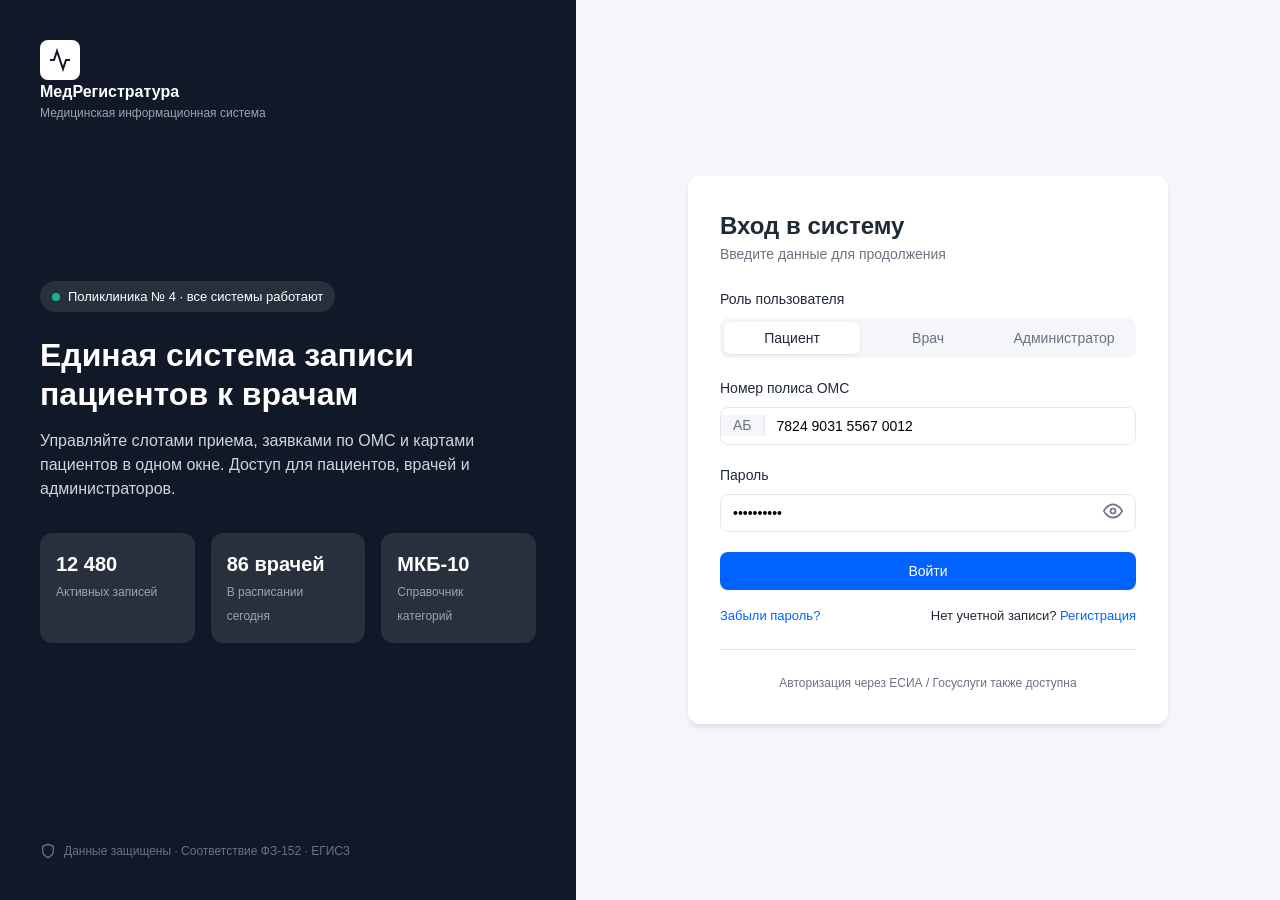
==== commit d43141c8: "Изменение id" ====
--- a/frontend-v2/index.html
+++ b/frontend-v2/index.html
@@ -56,7 +56,7 @@
             <div class="auth-card">
                 <div class="auth-card-header">
                     <h2>Вход в систему</h2>
-                    <p>Введите номер полиса ОМС и пароль для продолжения</p>
+                    <p>Введите данные для продолжения</p>
                 </div>
 
                 <form class="auth-form">
@@ -69,11 +69,12 @@
                         </div>
                     </div>
 
+                    <!-- БЛОК ВВОДА (с ID для переключения) -->
                     <div class="form-group">
-                        <label for="oms">Номер полиса ОМС</label>
+                        <label for="loginInput" id="loginLabel">Номер полиса ОМС</label>
                         <div class="input-group">
-                            <span class="input-prefix">АБ</span>
-                            <input type="text" id="oms" value="7824 9031 5567 0012" placeholder="0000 0000 0000 0000">
+                            <span class="input-prefix" id="inputPrefix">АБ</span>
+                            <input type="text" id="loginInput" value="7824 9031 5567 0012" placeholder="0000 0000 0000 0000">
                         </div>
                     </div>
 
@@ -87,12 +88,12 @@
                         </div>
                     </div>
 
-                    <!-- Блок ошибки -->
-                    <div class="alert alert-error">
+                    <!-- Блок ошибки (скрыт по умолчанию) -->
+                    <div class="alert alert-error" style="display: none;">
                         <svg viewBox="0 0 24 24" fill="none" stroke="currentColor" stroke-width="2" width="20" height="20"><circle cx="12" cy="12" r="10"></circle><line x1="12" y1="8" x2="12" y2="12"></line><line x1="12" y1="16" x2="12.01" y2="16"></line></svg>
                         <div>
-                            <strong>Неверный номер ОМС или пароль</strong>
-                            <p>Проверьте раскладку клавиатуры и попробуйте еще раз. Осталось попыток: 3.</p>
+                            <strong>Неверные данные для входа</strong>
+                            <p>Проверьте правильность ввода и попробуйте еще раз.</p>
                         </div>
                     </div>
 
@@ -110,10 +111,8 @@
             </div>
         </main>
     </div>
-            </main>
-    </div>
-    
-    <!-- ВОТ ЭТА СТРОКА ОБЯЗАТЕЛЬНА! -->
+
+    <!-- Подключение скрипта -->
     <script src="script.js"></script>
 </body>
 </html>
--- a/frontend-v2/css/styles.css
+++ b/frontend-v2/css/styles.css
@@ -251,3 +251,27 @@
     .auth-main { width: 55%; }
     .table-header, .table-row { grid-template-columns: 100px 2.5fr 2.5fr 1.5fr 1.5fr; }
 }
+.date-tabs {
+    display: flex;
+    gap: 8px;
+    margin-bottom: 16px;
+}
+.date-tab {
+    padding: 8px 16px;
+    border: 1px solid var(--border);
+    border-radius: 8px;
+    font-size: 14px;
+    background: var(--surface);
+    cursor: pointer;
+    color: var(--text);
+}
+.date-tab.active {
+    background: var(--primary);
+    color: #fff;
+    border-color: var(--primary);
+}
+.slot.active {
+    background-color: var(--primary);
+    color: #fff;
+    border-color: var(--primary);
+}
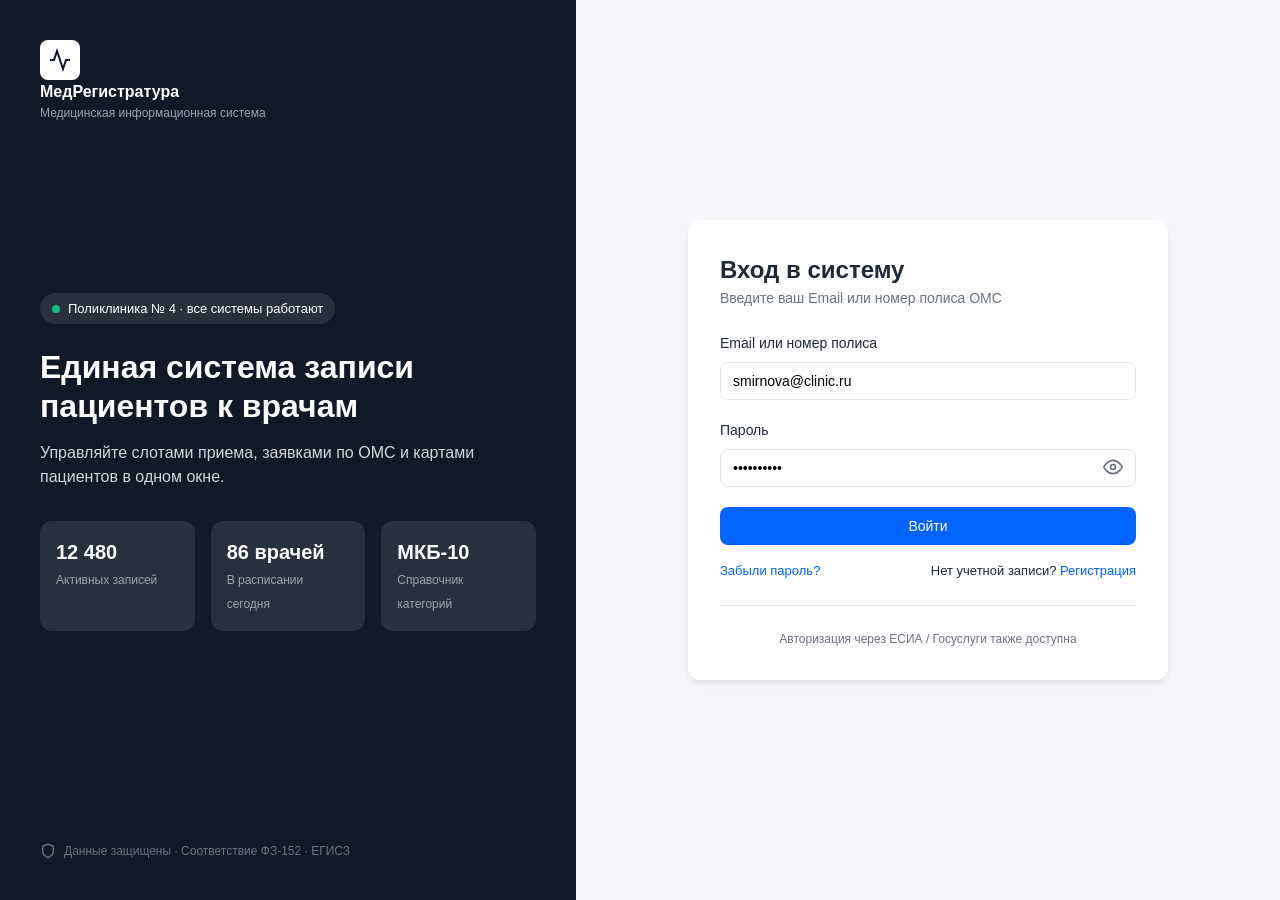
==== commit 76cf037c: "Изменение дизвйна полей ввода" ====
--- a/frontend-v2/index.html
+++ b/frontend-v2/index.html
@@ -26,7 +26,7 @@
                 </div>
                 <h1 class="auth-heading">Единая система записи пациентов к врачам</h1>
                 <p class="auth-description">
-                    Управляйте слотами приема, заявками по ОМС и картами пациентов в одном окне. Доступ для пациентов, врачей и администраторов.
+                    Управляйте слотами приема, заявками по ОМС и картами пациентов в одном окне.
                 </p>
 
                 <div class="auth-stats">
@@ -56,25 +56,15 @@
             <div class="auth-card">
                 <div class="auth-card-header">
                     <h2>Вход в систему</h2>
-                    <p>Введите данные для продолжения</p>
+                    <p>Введите ваш Email или номер полиса ОМС</p>
                 </div>
 
                 <form class="auth-form">
+                    <!-- ЕДИНОЕ ПОЛЕ ВВОДА -->
                     <div class="form-group">
-                        <label>Роль пользователя</label>
-                        <div class="role-switcher" role="tablist">
-                            <button type="button" class="role-btn active" role="tab">Пациент</button>
-                            <button type="button" class="role-btn" role="tab">Врач</button>
-                            <button type="button" class="role-btn" role="tab">Администратор</button>
-                        </div>
-                    </div>
-
-                    <!-- БЛОК ВВОДА (с ID для переключения) -->
-                    <div class="form-group">
-                        <label for="loginInput" id="loginLabel">Номер полиса ОМС</label>
+                        <label for="loginInput" id="loginLabel">Email или номер полиса</label>
                         <div class="input-group">
-                            <span class="input-prefix" id="inputPrefix">АБ</span>
-                            <input type="text" id="loginInput" value="7824 9031 5567 0012" placeholder="0000 0000 0000 0000">
+                            <input type="text" id="loginInput" value="smirnova@clinic.ru" placeholder="example@clinic.ru или 0000 0000 0000 0000">
                         </div>
                     </div>
 
@@ -112,7 +102,6 @@
         </main>
     </div>
 
-    <!-- Подключение скрипта -->
     <script src="script.js"></script>
 </body>
 </html>
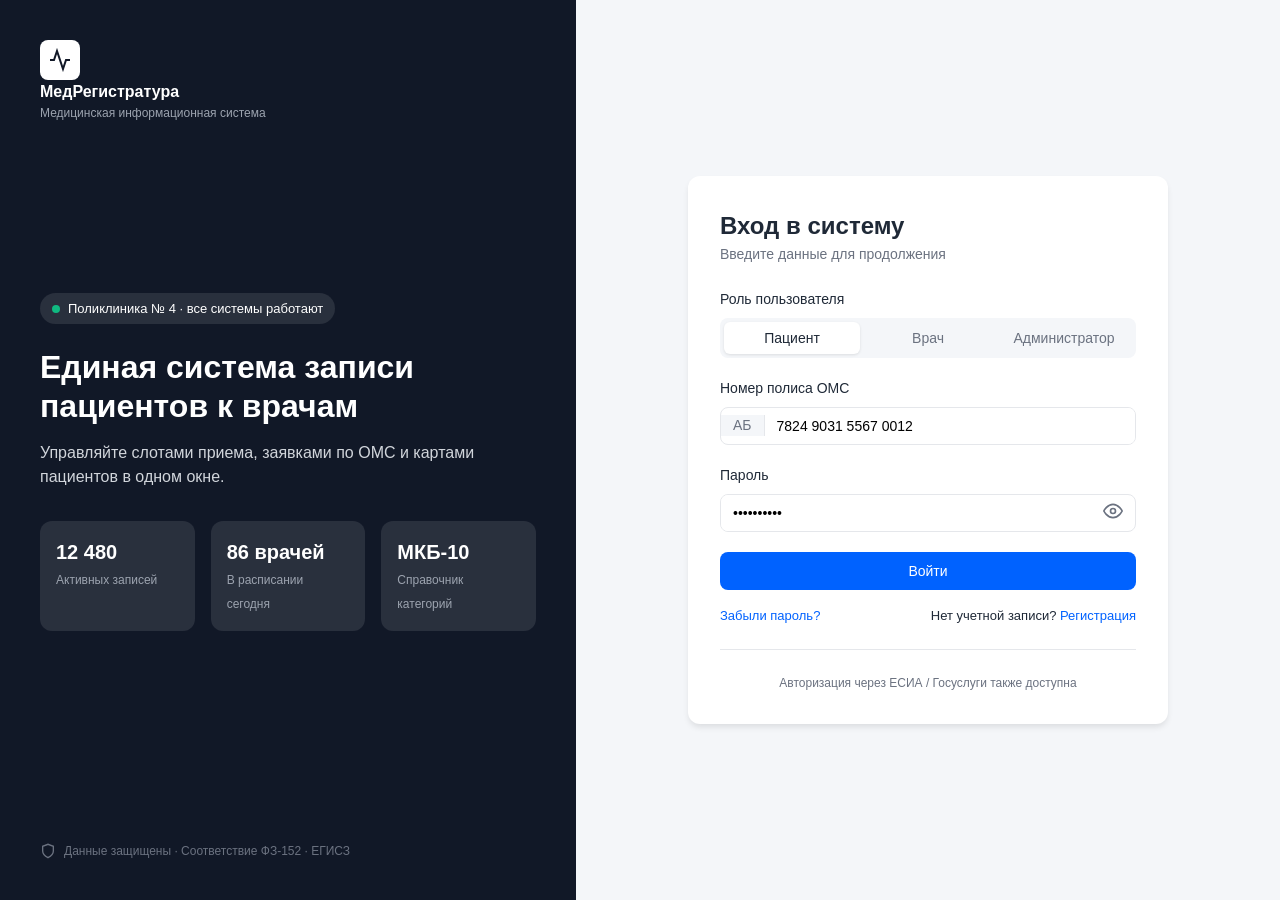
==== commit edd44490: "Возвращение переключателся ролей" ====
--- a/frontend-v2/index.html
+++ b/frontend-v2/index.html
@@ -56,15 +56,25 @@
             <div class="auth-card">
                 <div class="auth-card-header">
                     <h2>Вход в систему</h2>
-                    <p>Введите ваш Email или номер полиса ОМС</p>
+                    <p>Введите данные для продолжения</p>
                 </div>
 
                 <form class="auth-form">
-                    <!-- ЕДИНОЕ ПОЛЕ ВВОДА -->
+                    <!-- ПЕРЕКЛЮЧАТЕЛЬ РОЛЕЙ НА МЕСТЕ -->
                     <div class="form-group">
-                        <label for="loginInput" id="loginLabel">Email или номер полиса</label>
+                        <label>Роль пользователя</label>
+                        <div class="role-switcher" role="tablist">
+                            <button type="button" class="role-btn active" role="tab">Пациент</button>
+                            <button type="button" class="role-btn" role="tab">Врач</button>
+                            <button type="button" class="role-btn" role="tab">Администратор</button>
+                        </div>
+                    </div>
+
+                    <div class="form-group">
+                        <label for="loginInput" id="loginLabel">Номер полиса ОМС</label>
                         <div class="input-group">
-                            <input type="text" id="loginInput" value="smirnova@clinic.ru" placeholder="example@clinic.ru или 0000 0000 0000 0000">
+                            <span class="input-prefix" id="inputPrefix">АБ</span>
+                            <input type="text" id="loginInput" value="7824 9031 5567 0012" placeholder="0000 0000 0000 0000">
                         </div>
                     </div>
 
@@ -78,7 +88,7 @@
                         </div>
                     </div>
 
-                    <!-- Блок ошибки (скрыт по умолчанию) -->
+                    <!-- Блок ошибки -->
                     <div class="alert alert-error" style="display: none;">
                         <svg viewBox="0 0 24 24" fill="none" stroke="currentColor" stroke-width="2" width="20" height="20"><circle cx="12" cy="12" r="10"></circle><line x1="12" y1="8" x2="12" y2="12"></line><line x1="12" y1="16" x2="12.01" y2="16"></line></svg>
                         <div>
